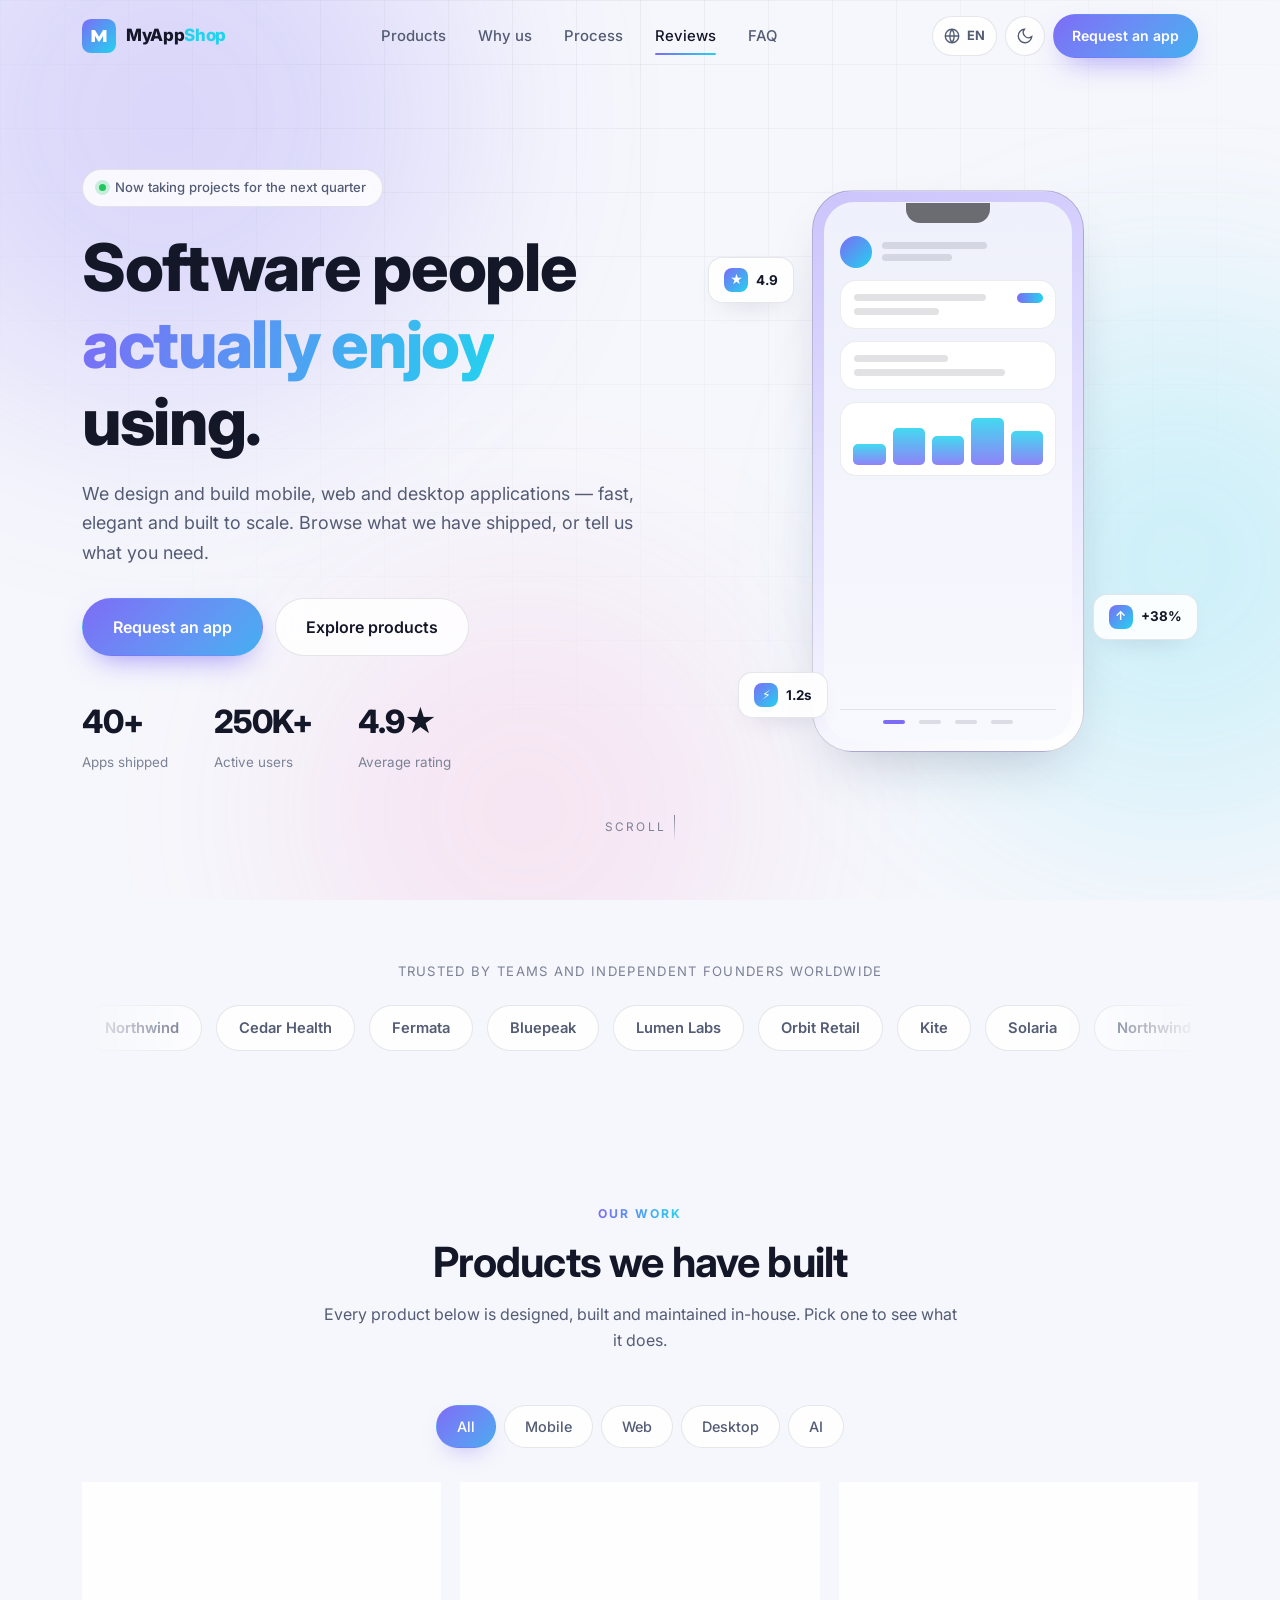
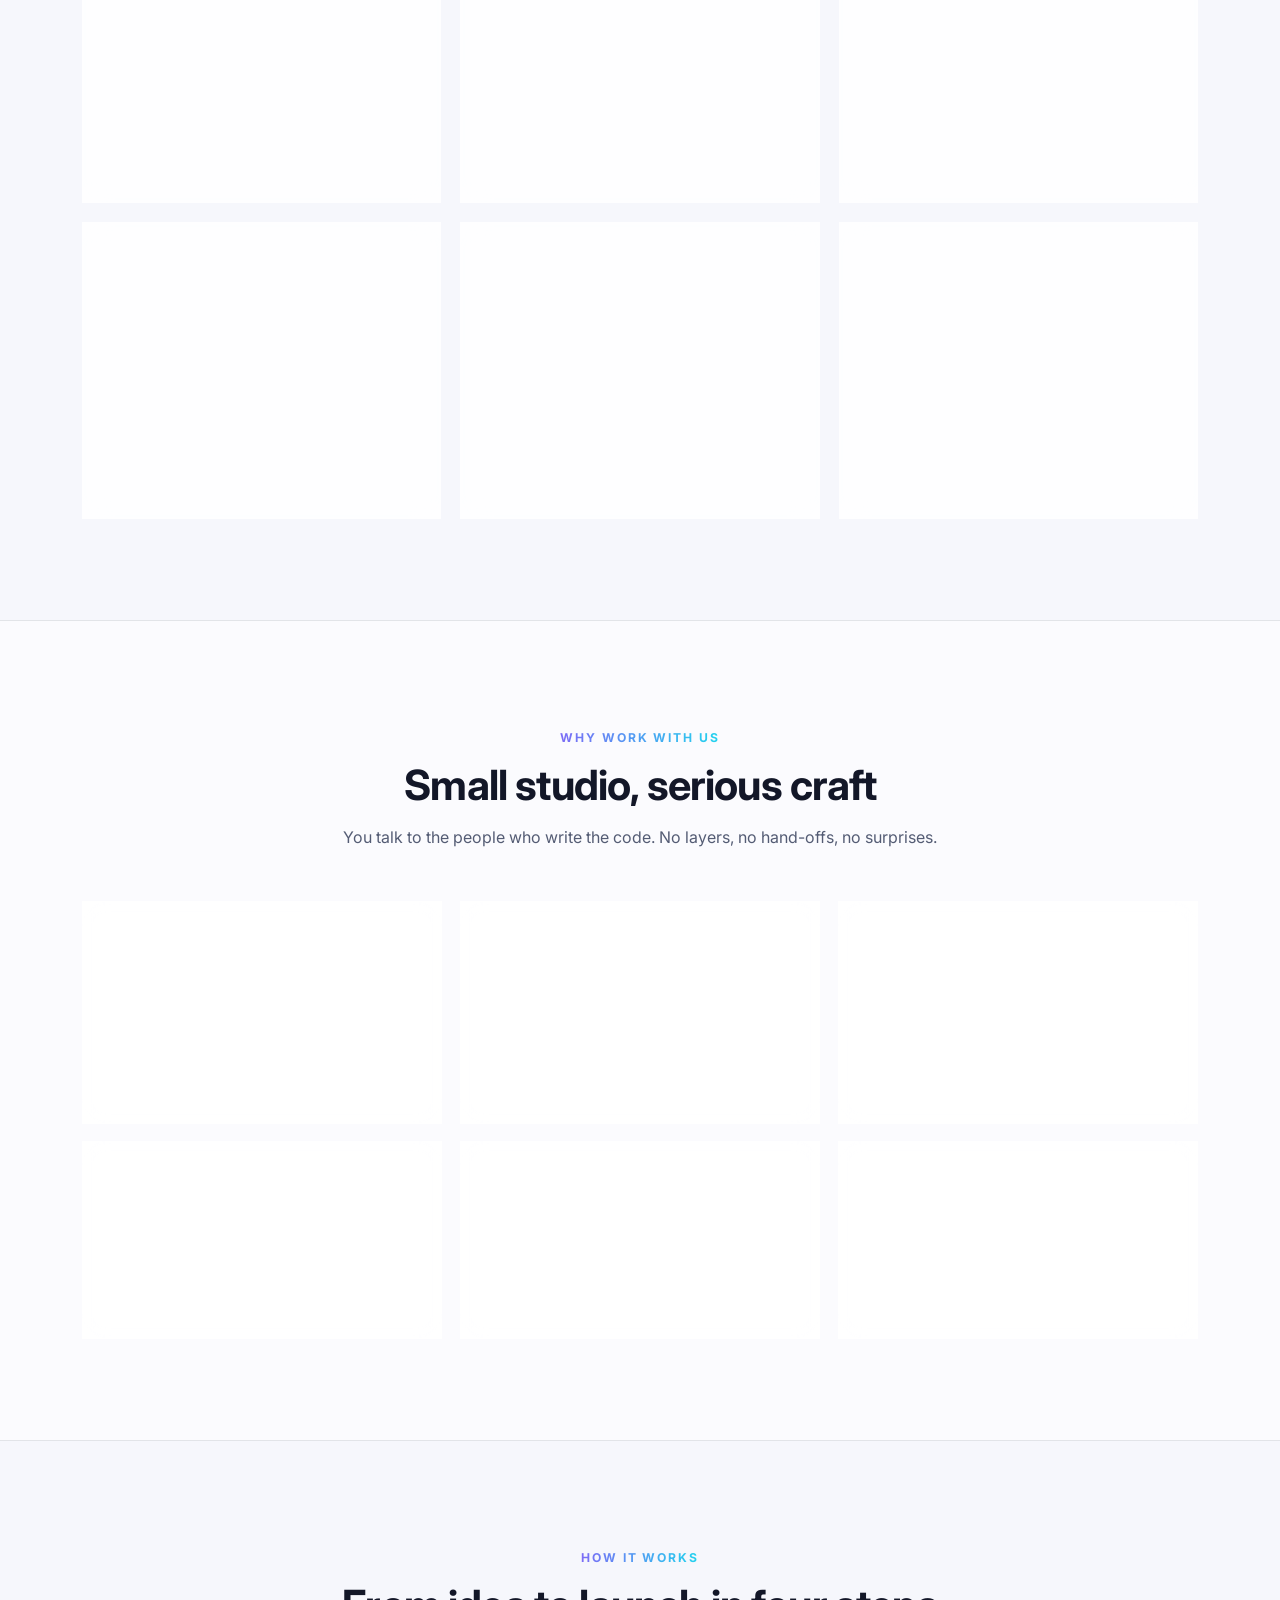
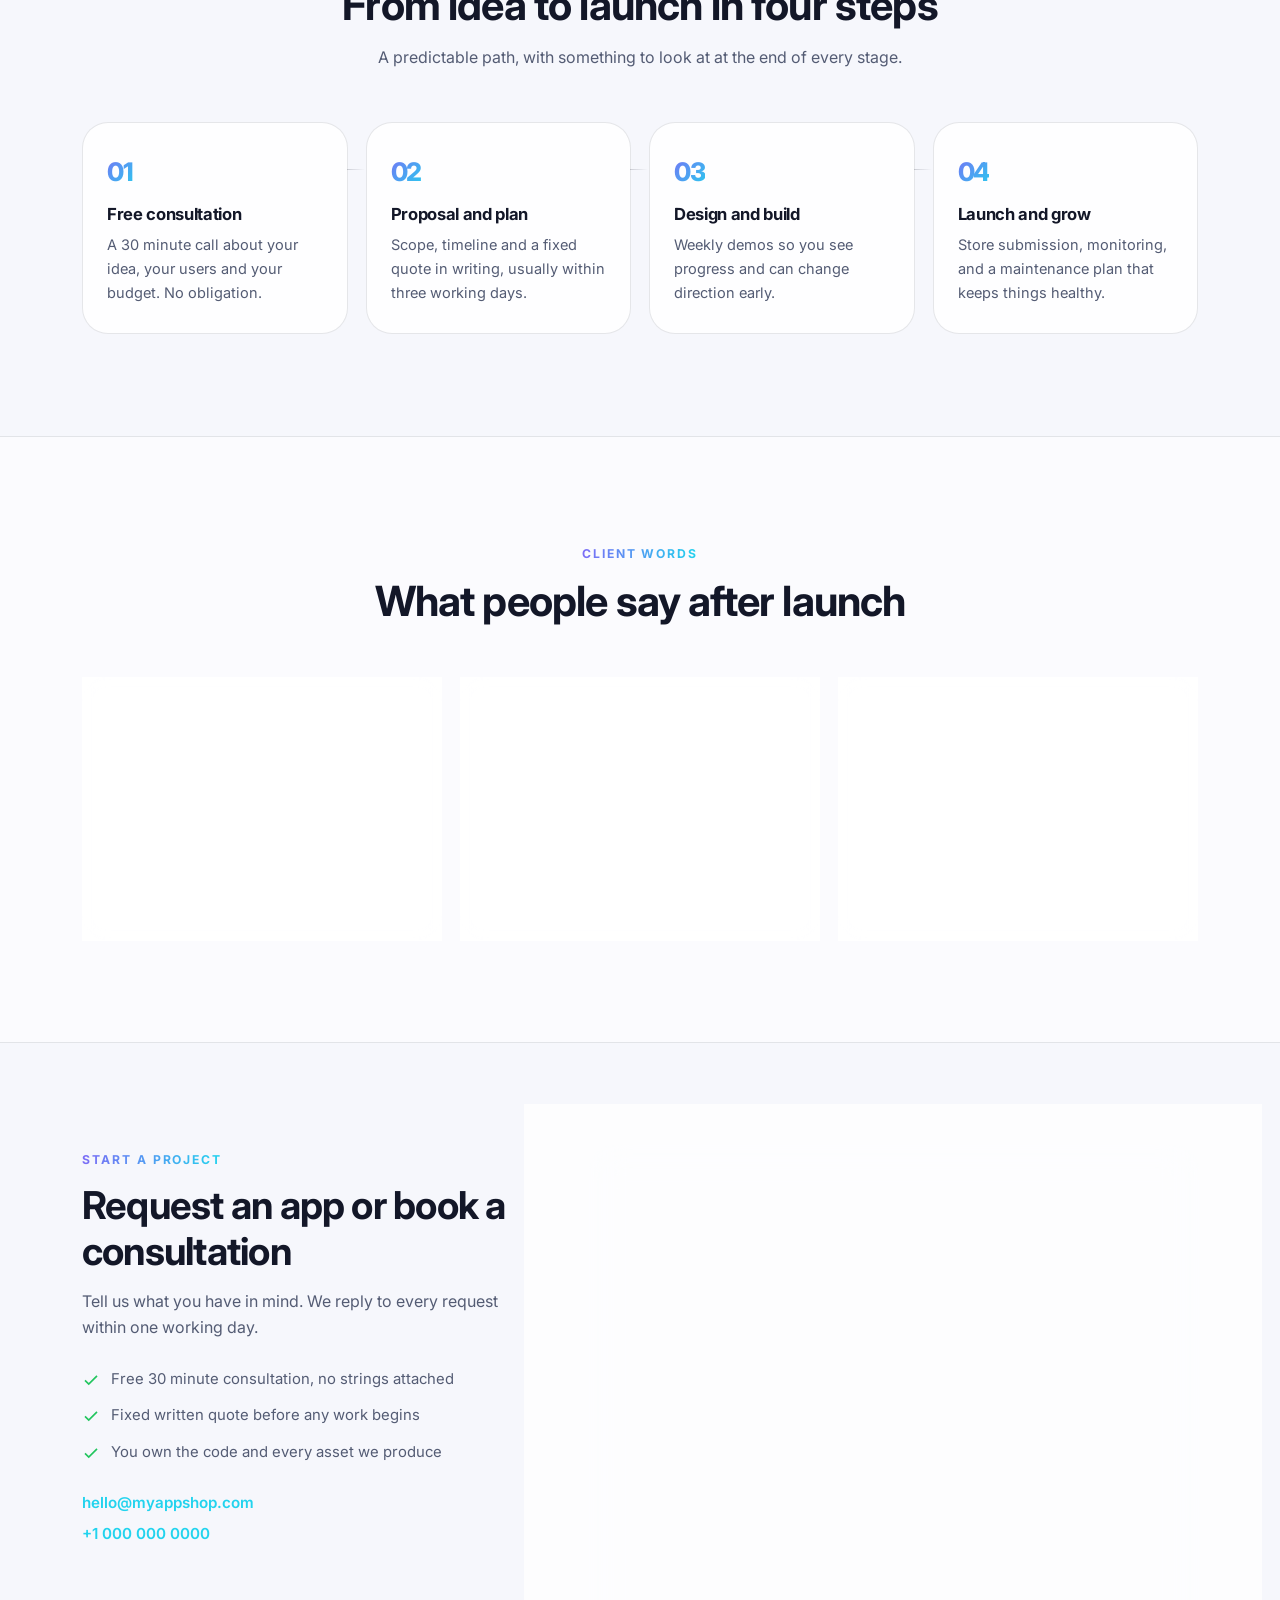
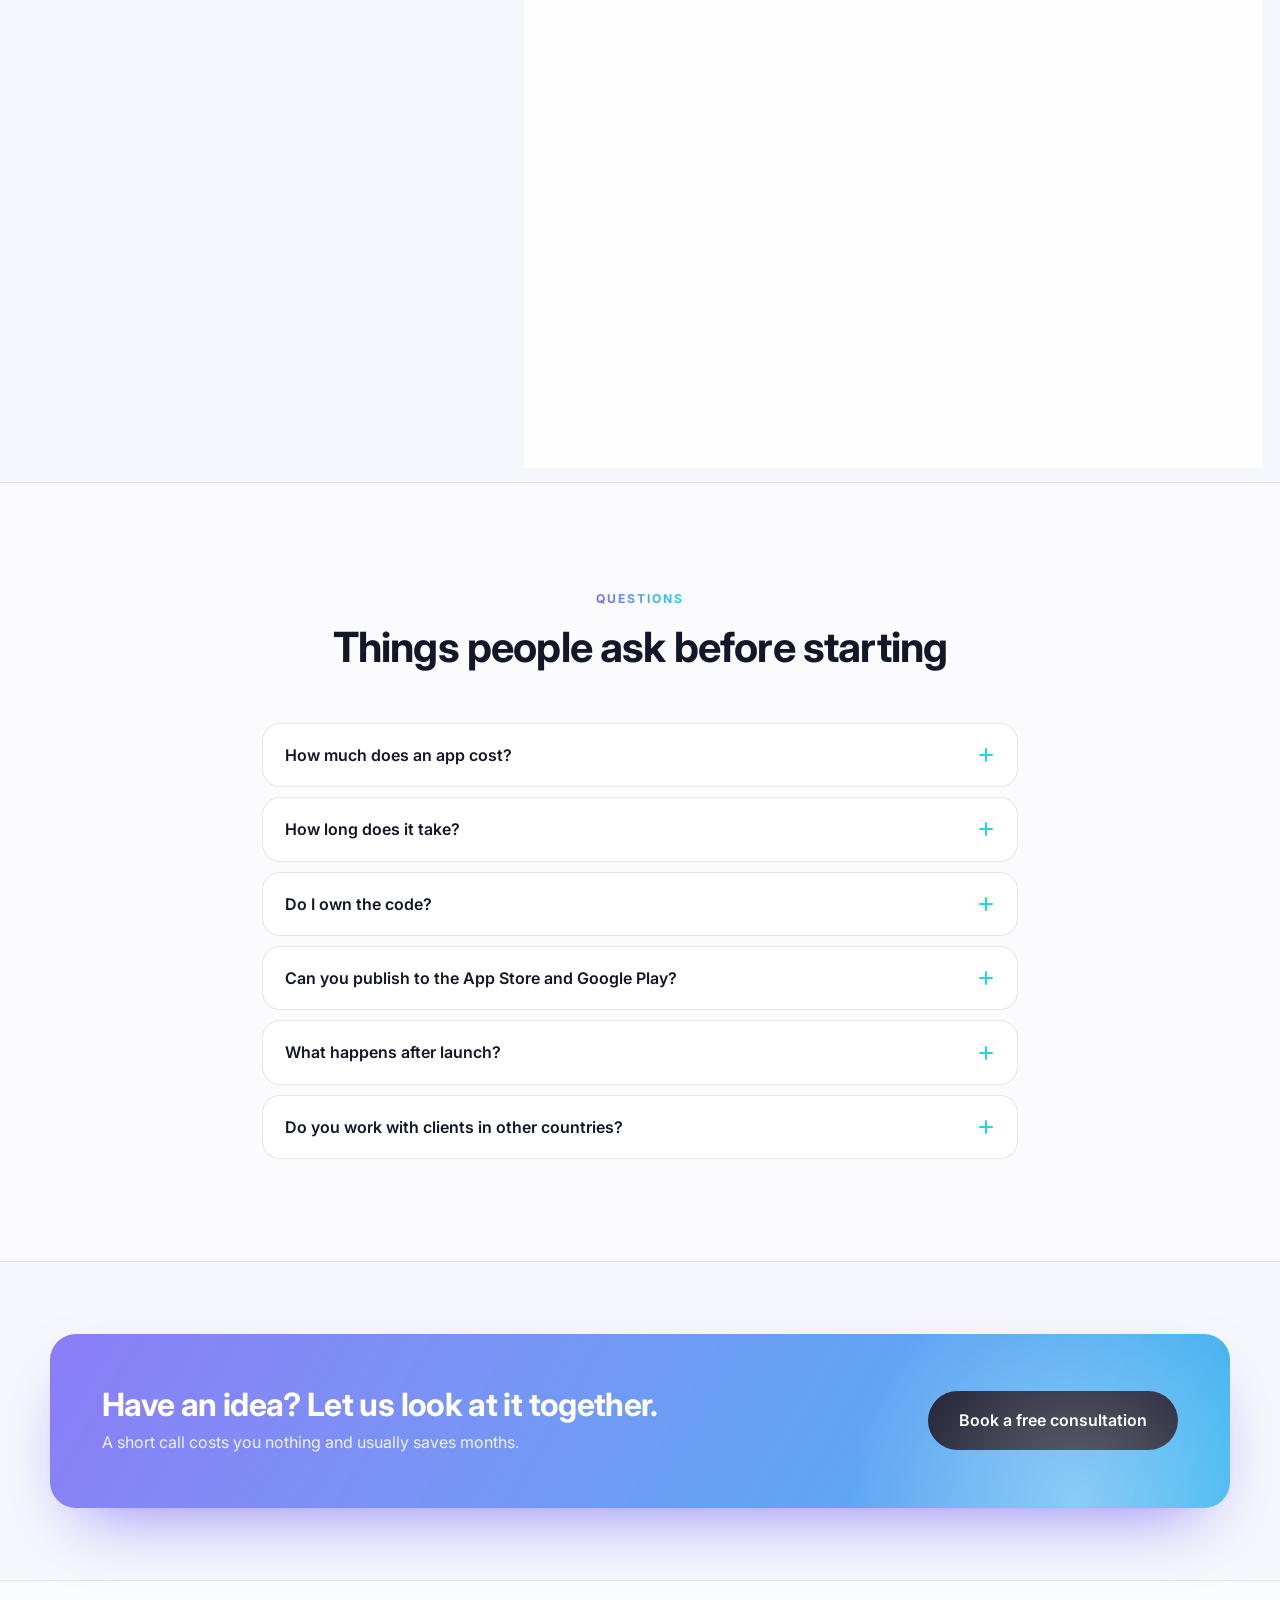
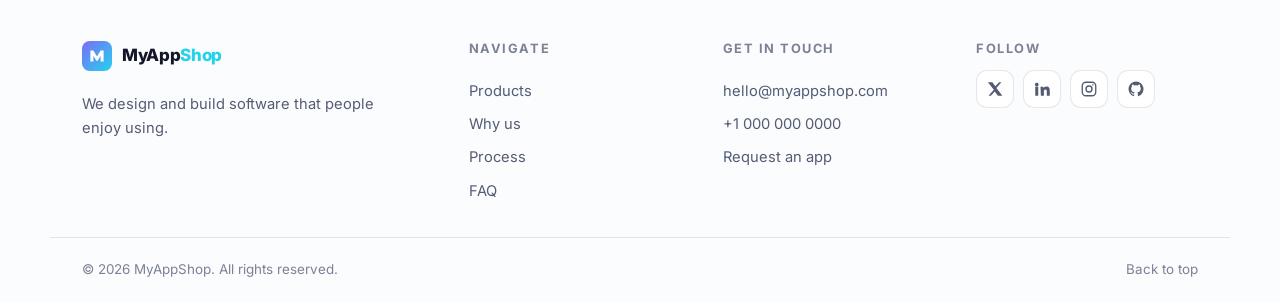
==== index.html @ 3c6199c1 "Add multilingual software showcase web app A dependency-free static site for presenting apps and sof" ====
<!doctype html>
<html lang="en" dir="ltr">
<head>
<meta charset="utf-8">
<meta name="viewport" content="width=device-width, initial-scale=1, viewport-fit=cover">
<title data-i18n="meta.title">MyAppShop — Software &amp; apps that people love to use</title>
<meta name="description" data-i18n-attr="content" data-i18n="meta.desc" content="A studio building mobile, web and desktop products.">
<meta name="theme-color" content="#0b0d17">
<meta property="og:type" content="website">
<meta property="og:title" data-i18n-attr="content" data-i18n="meta.title" content="MyAppShop">
<meta property="og:description" data-i18n-attr="content" data-i18n="meta.desc" content="">
<link rel="icon" href="data:image/svg+xml,<svg xmlns='http://www.w3.org/2000/svg' viewBox='0 0 100 100'><rect width='100' height='100' rx='24' fill='%236c5ce7'/><path d='M28 68V32h10l12 20 12-20h10v36H62V49L52 66h-4L38 49v19z' fill='white'/></svg>">
<link rel="preconnect" href="https://fonts.googleapis.com">
<link rel="preconnect" href="https://fonts.gstatic.com" crossorigin>
<link href="https://fonts.googleapis.com/css2?family=Inter:wght@400;500;600;700;800&family=Vazirmatn:wght@400;500;600;700;800&family=Cairo:wght@400;500;600;700;800&display=swap" rel="stylesheet">
<link rel="stylesheet" href="assets/css/styles.css">
</head>
<body>
<a class="skip-link" href="#main">Skip to content</a>

<div class="bg-aurora" aria-hidden="true">
  <span class="orb orb-1"></span><span class="orb orb-2"></span><span class="orb orb-3"></span>
  <div class="grid-lines"></div>
</div>

<!-- ============================ HEADER ============================ -->
<header class="site-header" id="header">
  <div class="container header-inner">
    <a class="brand" href="#top" aria-label="MyAppShop">
      <span class="brand-mark" aria-hidden="true">
        <svg viewBox="0 0 100 100" width="34" height="34"><rect width="100" height="100" rx="26" fill="url(#bg)"/><path d="M28 68V32h10l12 20 12-20h10v36H62V49L52 66h-4L38 49v19z" fill="#fff"/><defs><linearGradient id="bg" x1="0" y1="0" x2="1" y2="1"><stop offset="0" stop-color="#7c6cf6"/><stop offset="1" stop-color="#22d3ee"/></linearGradient></defs></svg>
      </span>
      <span class="brand-name">MyApp<span>Shop</span></span>
    </a>

    <nav class="site-nav" id="site-nav" aria-label="Main">
      <a href="#products" data-i18n="nav.products">Products</a>
      <a href="#features" data-i18n="nav.features">Why us</a>
      <a href="#process" data-i18n="nav.process">Process</a>
      <a href="#reviews" data-i18n="nav.reviews">Reviews</a>
      <a href="#faq" data-i18n="nav.faq">FAQ</a>
    </nav>

    <div class="header-actions">
      <div class="lang-switch" id="lang-switch">
        <button class="icon-btn lang-btn" id="lang-btn" aria-haspopup="listbox" aria-expanded="false" data-i18n-attr="aria-label" data-i18n="nav.language" aria-label="Language">
          <svg viewBox="0 0 24 24" width="18" height="18" fill="none" stroke="currentColor" stroke-width="1.8"><circle cx="12" cy="12" r="9"/><path d="M3 12h18M12 3a15 15 0 0 1 0 18M12 3a15 15 0 0 0 0 18"/></svg>
          <span class="lang-code" id="lang-code">EN</span>
        </button>
        <ul class="lang-menu" id="lang-menu" role="listbox" hidden></ul>
      </div>

      <button class="icon-btn" id="theme-btn" data-i18n-attr="aria-label" data-i18n="nav.theme" aria-label="Toggle theme">
        <svg class="ico-sun" viewBox="0 0 24 24" width="18" height="18" fill="none" stroke="currentColor" stroke-width="1.8"><circle cx="12" cy="12" r="4"/><path d="M12 2v2M12 20v2M2 12h2M20 12h2M4.9 4.9l1.4 1.4M17.7 17.7l1.4 1.4M19.1 4.9l-1.4 1.4M6.3 17.7l-1.4 1.4"/></svg>
        <svg class="ico-moon" viewBox="0 0 24 24" width="18" height="18" fill="none" stroke="currentColor" stroke-width="1.8"><path d="M21 12.8A9 9 0 1 1 11.2 3a7 7 0 0 0 9.8 9.8z"/></svg>
      </button>

      <a class="btn btn-primary btn-sm header-cta" href="#contact" data-i18n="nav.cta">Request an app</a>

      <button class="icon-btn menu-btn" id="menu-btn" aria-expanded="false" aria-controls="site-nav" data-i18n-attr="aria-label" data-i18n="nav.menu" aria-label="Menu">
        <span class="bars"><i></i><i></i><i></i></span>
      </button>
    </div>
  </div>
</header>

<main id="main">
<span id="top"></span>

<!-- ============================ HERO ============================ -->
<section class="hero">
  <div class="container hero-inner">
    <div class="hero-copy reveal">
      <span class="badge"><span class="dot"></span><span data-i18n="hero.badge">Now taking projects</span></span>
      <h1 class="hero-title">
        <span data-i18n="hero.title">Software people</span>
        <span class="grad" data-i18n="hero.titleAccent">actually enjoy</span>
        <span data-i18n="hero.titleEnd">using.</span>
      </h1>
      <p class="hero-sub" data-i18n="hero.subtitle">We design and build mobile, web and desktop applications.</p>
      <div class="hero-cta">
        <a class="btn btn-primary btn-lg" href="#contact" data-i18n="hero.ctaPrimary">Request an app</a>
        <a class="btn btn-ghost btn-lg" href="#products" data-i18n="hero.ctaSecondary">Explore products</a>
      </div>
      <dl class="hero-stats">
        <div><dt data-count="40" data-suffix="+">0</dt><dd data-i18n="hero.stat1">Apps shipped</dd></div>
        <div><dt data-count="250" data-suffix="K+">0</dt><dd data-i18n="hero.stat2">Active users</dd></div>
        <div><dt data-count="4.9" data-decimals="1" data-suffix="★">0</dt><dd data-i18n="hero.stat3">Average rating</dd></div>
      </dl>
    </div>

    <div class="hero-art reveal" aria-hidden="true">
      <div class="phone">
        <div class="phone-notch"></div>
        <div class="phone-screen">
          <div class="ps-row"><span class="ps-avatar"></span><span class="ps-lines"><i class="w60"></i><i class="w40"></i></span></div>
          <div class="ps-card ps-card-1"><i class="w70"></i><i class="w45"></i><span class="ps-chip"></span></div>
          <div class="ps-card ps-card-2"><i class="w50"></i><i class="w80"></i></div>
          <div class="ps-bars"><span style="--h:40%"></span><span style="--h:70%"></span><span style="--h:55%"></span><span style="--h:90%"></span><span style="--h:65%"></span></div>
          <div class="ps-tabs"><i></i><i></i><i></i><i></i></div>
        </div>
      </div>
      <div class="float-card fc-1"><span class="fc-ico">★</span><b>4.9</b></div>
      <div class="float-card fc-2"><span class="fc-ico">↑</span><b>+38%</b></div>
      <div class="float-card fc-3"><span class="fc-ico">⚡</span><b>1.2s</b></div>
    </div>
  </div>
  <div class="scroll-hint" aria-hidden="true"><span data-i18n="hero.scroll">Scroll</span><i></i></div>
</section>

<!-- ============================ TRUST ============================ -->
<section class="trust">
  <div class="container">
    <p class="trust-title" data-i18n="trust.title">Trusted by teams worldwide</p>
    <div class="marquee" aria-hidden="true">
      <div class="marquee-track" id="marquee-track"></div>
    </div>
  </div>
</section>

<!-- ============================ PRODUCTS ============================ -->
<section class="section" id="products">
  <div class="container">
    <header class="section-head reveal">
      <span class="eyebrow" data-i18n="products.eyebrow">Our work</span>
      <h2 data-i18n="products.title">Products we have built</h2>
      <p data-i18n="products.subtitle">Every product below is designed and built in-house.</p>
    </header>

    <div class="filters reveal" id="filters" role="tablist">
      <button class="chip is-active" data-filter="all" role="tab" aria-selected="true" data-i18n="products.all">All</button>
      <button class="chip" data-filter="mobile" role="tab" aria-selected="false" data-i18n="products.mobile">Mobile</button>
      <button class="chip" data-filter="web" role="tab" aria-selected="false" data-i18n="products.web">Web</button>
      <button class="chip" data-filter="desktop" role="tab" aria-selected="false" data-i18n="products.desktop">Desktop</button>
      <button class="chip" data-filter="ai" role="tab" aria-selected="false" data-i18n="products.ai">AI</button>
    </div>

    <div class="product-grid" id="product-grid"></div>
    <p class="empty-note" id="empty-note" hidden data-i18n="products.empty">Nothing in this category yet.</p>
  </div>
</section>

<!-- ============================ FEATURES ============================ -->
<section class="section section-alt" id="features">
  <div class="container">
    <header class="section-head reveal">
      <span class="eyebrow" data-i18n="features.eyebrow">Why work with us</span>
      <h2 data-i18n="features.title">Small studio, serious craft</h2>
      <p data-i18n="features.subtitle">You talk to the people who write the code.</p>
    </header>
    <div class="feature-grid">
      <article class="feature reveal">
        <span class="feature-ico"><svg viewBox="0 0 24 24" width="22" height="22" fill="none" stroke="currentColor" stroke-width="1.7"><path d="M12 3l2.6 5.6L21 9.5l-4.5 4.3 1.1 6.2L12 17l-5.6 3 1.1-6.2L3 9.5l6.4-.9z"/></svg></span>
        <h3 data-i18n="features.1.title">Design that sells</h3><p data-i18n="features.1.desc"></p>
      </article>
      <article class="feature reveal">
        <span class="feature-ico"><svg viewBox="0 0 24 24" width="22" height="22" fill="none" stroke="currentColor" stroke-width="1.7"><path d="M12 3l8 4v6c0 5-3.4 7.5-8 8-4.6-.5-8-3-8-8V7z"/><path d="M9 12l2 2 4-4"/></svg></span>
        <h3 data-i18n="features.2.title">Built to last</h3><p data-i18n="features.2.desc"></p>
      </article>
      <article class="feature reveal">
        <span class="feature-ico"><svg viewBox="0 0 24 24" width="22" height="22" fill="none" stroke="currentColor" stroke-width="1.7"><path d="M13 2L4 14h7l-1 8 9-12h-7z"/></svg></span>
        <h3 data-i18n="features.3.title">Ship in weeks</h3><p data-i18n="features.3.desc"></p>
      </article>
      <article class="feature reveal">
        <span class="feature-ico"><svg viewBox="0 0 24 24" width="22" height="22" fill="none" stroke="currentColor" stroke-width="1.7"><rect x="2" y="4" width="14" height="10" rx="2"/><rect x="16" y="9" width="6" height="11" rx="2"/><path d="M6 18h6"/></svg></span>
        <h3 data-i18n="features.4.title">Every platform</h3><p data-i18n="features.4.desc"></p>
      </article>
      <article class="feature reveal">
        <span class="feature-ico"><svg viewBox="0 0 24 24" width="22" height="22" fill="none" stroke="currentColor" stroke-width="1.7"><circle cx="12" cy="12" r="9"/><path d="M3 12h18M12 3a15 15 0 0 1 0 18M12 3a15 15 0 0 0 0 18"/></svg></span>
        <h3 data-i18n="features.5.title">Speaks your language</h3><p data-i18n="features.5.desc"></p>
      </article>
      <article class="feature reveal">
        <span class="feature-ico"><svg viewBox="0 0 24 24" width="22" height="22" fill="none" stroke="currentColor" stroke-width="1.7"><path d="M21 15a3 3 0 0 1-3 3H8l-5 3V6a3 3 0 0 1 3-3h12a3 3 0 0 1 3 3z"/></svg></span>
        <h3 data-i18n="features.6.title">Support that answers</h3><p data-i18n="features.6.desc"></p>
      </article>
    </div>
  </div>
</section>

<!-- ============================ PROCESS ============================ -->
<section class="section" id="process">
  <div class="container">
    <header class="section-head reveal">
      <span class="eyebrow" data-i18n="process.eyebrow">How it works</span>
      <h2 data-i18n="process.title">From idea to launch in four steps</h2>
      <p data-i18n="process.subtitle">A predictable path.</p>
    </header>
    <ol class="steps">
      <li class="step reveal"><span class="step-num">01</span><h3 data-i18n="process.1.title"></h3><p data-i18n="process.1.desc"></p></li>
      <li class="step reveal"><span class="step-num">02</span><h3 data-i18n="process.2.title"></h3><p data-i18n="process.2.desc"></p></li>
      <li class="step reveal"><span class="step-num">03</span><h3 data-i18n="process.3.title"></h3><p data-i18n="process.3.desc"></p></li>
      <li class="step reveal"><span class="step-num">04</span><h3 data-i18n="process.4.title"></h3><p data-i18n="process.4.desc"></p></li>
    </ol>
  </div>
</section>

<!-- ============================ REVIEWS ============================ -->
<section class="section section-alt" id="reviews">
  <div class="container">
    <header class="section-head reveal">
      <span class="eyebrow" data-i18n="reviews.eyebrow">Client words</span>
      <h2 data-i18n="reviews.title">What people say after launch</h2>
    </header>
    <div class="review-grid">
      <figure class="review reveal">
        <div class="stars" aria-hidden="true">★★★★★</div>
        <blockquote data-i18n="reviews.1.quote"></blockquote>
        <figcaption><span class="av av-a" aria-hidden="true">SB</span><span><b data-i18n="reviews.1.name"></b><i data-i18n="reviews.1.role"></i></span></figcaption>
      </figure>
      <figure class="review reveal">
        <div class="stars" aria-hidden="true">★★★★★</div>
        <blockquote data-i18n="reviews.2.quote"></blockquote>
        <figcaption><span class="av av-b" aria-hidden="true">OH</span><span><b data-i18n="reviews.2.name"></b><i data-i18n="reviews.2.role"></i></span></figcaption>
      </figure>
      <figure class="review reveal">
        <div class="stars" aria-hidden="true">★★★★★</div>
        <blockquote data-i18n="reviews.3.quote"></blockquote>
        <figcaption><span class="av av-c" aria-hidden="true">GR</span><span><b data-i18n="reviews.3.name"></b><i data-i18n="reviews.3.role"></i></span></figcaption>
      </figure>
    </div>
  </div>
</section>

<!-- ============================ CONTACT / REQUEST ============================ -->
<section class="section" id="contact">
  <div class="container contact-grid">
    <div class="contact-copy reveal">
      <span class="eyebrow" data-i18n="contact.eyebrow">Start a project</span>
      <h2 data-i18n="contact.title">Request an app or book a consultation</h2>
      <p class="lead" data-i18n="contact.subtitle">Tell us what you have in mind.</p>
      <ul class="check-list">
        <li><svg viewBox="0 0 24 24" width="18" height="18" fill="none" stroke="currentColor" stroke-width="2.2"><path d="M4 12.5l5 5L20 6.5"/></svg><span data-i18n="contact.point1"></span></li>
        <li><svg viewBox="0 0 24 24" width="18" height="18" fill="none" stroke="currentColor" stroke-width="2.2"><path d="M4 12.5l5 5L20 6.5"/></svg><span data-i18n="contact.point2"></span></li>
        <li><svg viewBox="0 0 24 24" width="18" height="18" fill="none" stroke="currentColor" stroke-width="2.2"><path d="M4 12.5l5 5L20 6.5"/></svg><span data-i18n="contact.point3"></span></li>
      </ul>
      <div class="contact-direct">
        <a href="mailto:hello@myappshop.com">hello@myappshop.com</a>
        <a href="tel:+10000000000"><bdi dir="ltr">+1 000 000 0000</bdi></a>
      </div>
    </div>

    <div class="form-card reveal">
      <form id="request-form" novalidate>
        <fieldset class="field">
          <legend data-i18n="form.type">What do you need?</legend>
          <div class="segmented">
            <label><input type="radio" name="type" value="app" checked><span data-i18n="form.type.app">Build an app</span></label>
            <label><input type="radio" name="type" value="consultation"><span data-i18n="form.type.consult">A consultation</span></label>
            <label><input type="radio" name="type" value="other"><span data-i18n="form.type.other">Something else</span></label>
          </div>
        </fieldset>

        <div class="field-row">
          <div class="field">
            <label for="f-name" data-i18n="form.name">Full name</label>
            <input id="f-name" name="name" type="text" autocomplete="name" data-i18n-attr="placeholder" data-i18n="form.name.ph" required>
            <small class="err" data-err="name"></small>
          </div>
          <div class="field">
            <label for="f-email" data-i18n="form.email">Email</label>
            <input id="f-email" name="email" type="email" autocomplete="email" data-i18n-attr="placeholder" data-i18n="form.email.ph" required>
            <small class="err" data-err="email"></small>
          </div>
        </div>

        <div class="field-row">
          <div class="field">
            <label for="f-phone" data-i18n="form.phone">Phone or messenger</label>
            <input id="f-phone" name="phone" type="text" autocomplete="tel" data-i18n-attr="placeholder" data-i18n="form.phone.ph">
          </div>
          <div class="field">
            <label for="f-company" data-i18n="form.company">Company</label>
            <input id="f-company" name="company" type="text" autocomplete="organization" data-i18n-attr="placeholder" data-i18n="form.company.ph">
          </div>
        </div>

        <fieldset class="field">
          <legend data-i18n="form.platform">Platforms</legend>
          <div class="chips-input">
            <label><input type="checkbox" name="platform" value="iOS"><span data-i18n="form.platform.ios">iOS</span></label>
            <label><input type="checkbox" name="platform" value="Android"><span data-i18n="form.platform.android">Android</span></label>
            <label><input type="checkbox" name="platform" value="Web"><span data-i18n="form.platform.web">Web</span></label>
            <label><input type="checkbox" name="platform" value="Desktop"><span data-i18n="form.platform.desktop">Desktop</span></label>
          </div>
        </fieldset>

        <div class="field-row">
          <div class="field">
            <label for="f-budget" data-i18n="form.budget">Budget range</label>
            <select id="f-budget" name="budget">
              <option value="" data-i18n="form.budget.choose"></option>
              <option value="under-5k" data-i18n="form.budget.1"></option>
              <option value="5k-15k" data-i18n="form.budget.2"></option>
              <option value="15k-50k" data-i18n="form.budget.3"></option>
              <option value="50k-plus" data-i18n="form.budget.4"></option>
              <option value="unsure" data-i18n="form.budget.5"></option>
            </select>
          </div>
          <div class="field">
            <label for="f-timeline" data-i18n="form.timeline">Timeline</label>
            <select id="f-timeline" name="timeline">
              <option value="" data-i18n="form.timeline.choose"></option>
              <option value="asap" data-i18n="form.timeline.1"></option>
              <option value="1-3m" data-i18n="form.timeline.2"></option>
              <option value="3-6m" data-i18n="form.timeline.3"></option>
              <option value="exploring" data-i18n="form.timeline.4"></option>
            </select>
          </div>
        </div>

        <div class="field">
          <label for="f-message" data-i18n="form.message">Tell us about your project</label>
          <textarea id="f-message" name="message" rows="4" data-i18n-attr="placeholder" data-i18n="form.message.ph" required></textarea>
          <small class="err" data-err="message"></small>
        </div>

        <!-- honeypot -->
        <div class="hp" aria-hidden="true"><label>Leave this empty<input type="text" name="website" tabindex="-1" autocomplete="off"></label></div>

        <button class="btn btn-primary btn-lg btn-block" type="submit" id="submit-btn"><span data-i18n="form.submit">Send request</span></button>
        <p class="form-note" data-i18n="form.privacy"></p>
        <p class="form-fail" id="form-fail" hidden data-i18n="form.fail"></p>
      </form>

      <div class="form-success" id="form-success" hidden>
        <span class="success-ico"><svg viewBox="0 0 24 24" width="30" height="30" fill="none" stroke="currentColor" stroke-width="2.2"><path d="M4 12.5l5 5L20 6.5"/></svg></span>
        <h3 data-i18n="form.success.title"></h3>
        <p data-i18n="form.success.body"></p>
        <button class="btn btn-ghost" id="reset-form" data-i18n="form.success.again"></button>
      </div>
    </div>
  </div>
</section>

<!-- ============================ FAQ ============================ -->
<section class="section section-alt" id="faq">
  <div class="container narrow">
    <header class="section-head reveal">
      <span class="eyebrow" data-i18n="faq.eyebrow">Questions</span>
      <h2 data-i18n="faq.title">Things people ask before starting</h2>
    </header>
    <div class="faq-list" id="faq-list">
      <details class="faq-item reveal"><summary><span data-i18n="faq.1.q"></span><i aria-hidden="true"></i></summary><div class="faq-body"><p data-i18n="faq.1.a"></p></div></details>
      <details class="faq-item reveal"><summary><span data-i18n="faq.2.q"></span><i aria-hidden="true"></i></summary><div class="faq-body"><p data-i18n="faq.2.a"></p></div></details>
      <details class="faq-item reveal"><summary><span data-i18n="faq.3.q"></span><i aria-hidden="true"></i></summary><div class="faq-body"><p data-i18n="faq.3.a"></p></div></details>
      <details class="faq-item reveal"><summary><span data-i18n="faq.4.q"></span><i aria-hidden="true"></i></summary><div class="faq-body"><p data-i18n="faq.4.a"></p></div></details>
      <details class="faq-item reveal"><summary><span data-i18n="faq.5.q"></span><i aria-hidden="true"></i></summary><div class="faq-body"><p data-i18n="faq.5.a"></p></div></details>
      <details class="faq-item reveal"><summary><span data-i18n="faq.6.q"></span><i aria-hidden="true"></i></summary><div class="faq-body"><p data-i18n="faq.6.a"></p></div></details>
    </div>
  </div>
</section>

<!-- ============================ CTA BAND ============================ -->
<section class="cta-band">
  <div class="container cta-inner reveal">
    <div>
      <h2 data-i18n="cta.title">Have an idea?</h2>
      <p data-i18n="cta.subtitle">A short call costs you nothing.</p>
    </div>
    <a class="btn btn-invert btn-lg" href="#contact" data-i18n="cta.button">Book a free consultation</a>
  </div>
</section>
</main>

<!-- ============================ FOOTER ============================ -->
<footer class="site-footer">
  <div class="container footer-grid">
    <div>
      <a class="brand" href="#top">
        <span class="brand-mark" aria-hidden="true"><svg viewBox="0 0 100 100" width="30" height="30"><rect width="100" height="100" rx="26" fill="url(#bg2)"/><path d="M28 68V32h10l12 20 12-20h10v36H62V49L52 66h-4L38 49v19z" fill="#fff"/><defs><linearGradient id="bg2" x1="0" y1="0" x2="1" y2="1"><stop offset="0" stop-color="#7c6cf6"/><stop offset="1" stop-color="#22d3ee"/></linearGradient></defs></svg></span>
        <span class="brand-name">MyApp<span>Shop</span></span>
      </a>
      <p class="footer-tagline" data-i18n="footer.tagline"></p>
    </div>
    <nav aria-labelledby="fnav">
      <h4 id="fnav" data-i18n="footer.nav">Navigate</h4>
      <a href="#products" data-i18n="nav.products"></a>
      <a href="#features" data-i18n="nav.features"></a>
      <a href="#process" data-i18n="nav.process"></a>
      <a href="#faq" data-i18n="nav.faq"></a>
    </nav>
    <div>
      <h4 data-i18n="footer.contactTitle">Get in touch</h4>
      <a href="mailto:hello@myappshop.com">hello@myappshop.com</a>
      <a href="tel:+10000000000"><bdi dir="ltr">+1 000 000 0000</bdi></a>
      <a href="#contact" data-i18n="nav.cta"></a>
    </div>
    <div>
      <h4 data-i18n="footer.follow">Follow</h4>
      <div class="socials">
        <a href="#" aria-label="X"><svg viewBox="0 0 24 24" width="18" height="18" fill="currentColor"><path d="M17.5 3h3l-6.6 7.6L21.8 21h-5.9l-4.3-5.6L6.5 21H3.4l7-8L2.5 3h6l3.9 5.2z"/></svg></a>
        <a href="#" aria-label="LinkedIn"><svg viewBox="0 0 24 24" width="18" height="18" fill="currentColor"><path d="M4.98 3.5A2.5 2.5 0 1 1 5 8.5a2.5 2.5 0 0 1 0-5zM3 9h4v12H3zM10 9h3.8v1.7h.05c.53-1 1.83-2.05 3.77-2.05 4.03 0 4.78 2.65 4.78 6.1V21h-4v-5.4c0-1.29-.02-2.95-1.8-2.95-1.8 0-2.08 1.4-2.08 2.85V21h-4z"/></svg></a>
        <a href="#" aria-label="Instagram"><svg viewBox="0 0 24 24" width="18" height="18" fill="none" stroke="currentColor" stroke-width="1.8"><rect x="3" y="3" width="18" height="18" rx="5"/><circle cx="12" cy="12" r="4"/><circle cx="17.2" cy="6.8" r="1" fill="currentColor" stroke="none"/></svg></a>
        <a href="#" aria-label="GitHub"><svg viewBox="0 0 24 24" width="18" height="18" fill="currentColor"><path d="M12 2a10 10 0 0 0-3.16 19.5c.5.09.68-.22.68-.48v-1.7c-2.78.6-3.37-1.34-3.37-1.34-.45-1.16-1.11-1.47-1.11-1.47-.91-.62.07-.6.07-.6 1 .07 1.53 1.03 1.53 1.03.89 1.53 2.34 1.09 2.91.83.09-.65.35-1.09.63-1.34-2.22-.25-4.56-1.11-4.56-4.94 0-1.09.39-1.98 1.03-2.68-.1-.25-.45-1.27.1-2.64 0 0 .84-.27 2.75 1.02a9.5 9.5 0 0 1 5 0c1.91-1.29 2.75-1.02 2.75-1.02.55 1.37.2 2.39.1 2.64.64.7 1.03 1.59 1.03 2.68 0 3.84-2.34 4.69-4.57 4.94.36.31.68.92.68 1.85v2.74c0 .27.18.58.69.48A10 10 0 0 0 12 2z"/></svg></a>
      </div>
    </div>
  </div>
  <div class="container footer-bottom">
    <p>© <span id="year">2026</span> MyAppShop. <span data-i18n="footer.rights"></span></p>
    <a href="#top" class="to-top" data-i18n="footer.backTop">Back to top</a>
  </div>
</footer>

<script src="assets/js/i18n-data.js"></script>
<script src="assets/js/products.js"></script>
<script src="assets/js/app.js"></script>
</body>
</html>
---- assets/css/styles.css ----
/* =============================================================
   MyAppShop — stylesheet
   Layout uses logical properties throughout, so right-to-left
   languages mirror correctly with no extra rules.
   ============================================================= */

/* ---------- tokens ------------------------------------------ */
:root {
  --font-sans: 'Inter', system-ui, -apple-system, 'Segoe UI', Roboto, sans-serif;
  --font-rtl: 'Vazirmatn', 'Cairo', 'Inter', system-ui, sans-serif;

  --brand: #7c6cf6;
  --brand-2: #22d3ee;
  --brand-3: #f472b6;

  --bg: #0b0d17;
  --bg-2: #10131f;
  --surface: rgba(255, 255, 255, .045);
  --surface-2: rgba(255, 255, 255, .075);
  --border: rgba(255, 255, 255, .10);
  --border-strong: rgba(255, 255, 255, .18);
  --text: #eef1f8;
  --text-dim: #a6adc3;
  --text-faint: #737b93;
  --shadow: 0 24px 60px -20px rgba(0, 0, 0, .65);
  --shadow-sm: 0 8px 24px -12px rgba(0, 0, 0, .55);

  --radius: 18px;
  --radius-lg: 26px;
  --radius-sm: 12px;
  --maxw: 1180px;
  --pad: clamp(18px, 4vw, 32px);
  --header-h: 72px;
  --ease: cubic-bezier(.22, 1, .36, 1);
}

[data-theme="light"] {
  --bg: #f6f7fc;
  --bg-2: #ffffff;
  --surface: rgba(255, 255, 255, .82);
  --surface-2: #ffffff;
  --border: rgba(16, 20, 40, .10);
  --border-strong: rgba(16, 20, 40, .18);
  --text: #131728;
  --text-dim: #545c74;
  --text-faint: #7b8296;
  --shadow: 0 24px 60px -26px rgba(20, 24, 60, .28);
  --shadow-sm: 0 10px 28px -16px rgba(20, 24, 60, .25);
}

/* ---------- base -------------------------------------------- */
*, *::before, *::after { box-sizing: border-box; }

html { scroll-behavior: smooth; scroll-padding-top: calc(var(--header-h) + 16px); -webkit-text-size-adjust: 100%; }

body {
  margin: 0;
  font-family: var(--font-sans);
  background: var(--bg);
  color: var(--text);
  line-height: 1.65;
  font-size: 16px;
  overflow-x: hidden;
  -webkit-font-smoothing: antialiased;
}

[dir="rtl"] body { font-family: var(--font-rtl); line-height: 1.9; }

[hidden] { display: none !important; }

img, svg { max-width: 100%; }
svg { display: block; }
a { color: inherit; text-decoration: none; }
h1, h2, h3, h4 { margin: 0; line-height: 1.18; letter-spacing: -.02em; font-weight: 700; }
[dir="rtl"] h1, [dir="rtl"] h2, [dir="rtl"] h3 { letter-spacing: 0; line-height: 1.4; }
p { margin: 0; }
ul, ol { margin: 0; padding: 0; list-style: none; }
button { font: inherit; color: inherit; }

::selection { background: color-mix(in srgb, var(--brand) 45%, transparent); }

:focus-visible {
  outline: 2px solid var(--brand-2);
  outline-offset: 3px;
  border-radius: 6px;
}

.skip-link {
  position: absolute; inset-inline-start: -9999px; top: 8px; z-index: 200;
  background: var(--brand); color: #fff; padding: 10px 16px; border-radius: 10px;
}
.skip-link:focus { inset-inline-start: 12px; }

.container { width: 100%; max-width: var(--maxw); margin-inline: auto; padding-inline: var(--pad); }
.container.narrow { max-width: 820px; }

/* ---------- background art ---------------------------------- */
.bg-aurora { position: fixed; inset: 0; z-index: -1; overflow: hidden; pointer-events: none; }
.orb { position: absolute; border-radius: 50%; filter: blur(90px); opacity: .55; animation: drift 26s ease-in-out infinite; }
.orb-1 { width: 46vw; height: 46vw; background: var(--brand); top: -14vw; inset-inline-start: -10vw; }
.orb-2 { width: 40vw; height: 40vw; background: var(--brand-2); top: 34vh; inset-inline-end: -12vw; animation-delay: -8s; opacity: .38; }
.orb-3 { width: 34vw; height: 34vw; background: var(--brand-3); bottom: -10vw; inset-inline-start: 24vw; animation-delay: -16s; opacity: .30; }
[data-theme="light"] .orb { opacity: .22; filter: blur(110px); }
[data-theme="light"] .orb-2 { opacity: .18; }
[data-theme="light"] .orb-3 { opacity: .14; }

.grid-lines {
  position: absolute; inset: 0;
  background-image: linear-gradient(var(--border) 1px, transparent 1px), linear-gradient(90deg, var(--border) 1px, transparent 1px);
  background-size: 64px 64px;
  mask-image: radial-gradient(circle at 50% 0%, #000 0%, transparent 72%);
  -webkit-mask-image: radial-gradient(circle at 50% 0%, #000 0%, transparent 72%);
  opacity: .5;
}

@keyframes drift {
  0%, 100% { transform: translate3d(0, 0, 0) scale(1); }
  33% { transform: translate3d(4vw, 5vh, 0) scale(1.08); }
  66% { transform: translate3d(-3vw, -4vh, 0) scale(.95); }
}

/* ---------- buttons ------------------------------------------ */
.btn {
  --btn-bg: var(--surface-2);
  display: inline-flex; align-items: center; justify-content: center; gap: 8px;
  padding: 12px 22px; border-radius: 999px; border: 1px solid var(--border);
  background: var(--btn-bg); font-weight: 600; font-size: .95rem; cursor: pointer;
  transition: transform .25s var(--ease), box-shadow .25s var(--ease), background .25s var(--ease), border-color .25s var(--ease);
  white-space: nowrap;
}
.btn:hover { transform: translateY(-2px); }
.btn:active { transform: translateY(0); }
.btn-sm { padding: 9px 18px; font-size: .88rem; }
.btn-lg { padding: 15px 30px; font-size: 1rem; }
.btn-block { width: 100%; }

.btn-primary {
  background: linear-gradient(135deg, var(--brand), color-mix(in srgb, var(--brand-2) 65%, var(--brand)));
  border-color: transparent; color: #fff;
  box-shadow: 0 12px 30px -12px color-mix(in srgb, var(--brand) 80%, transparent);
}
.btn-primary:hover { box-shadow: 0 20px 44px -14px color-mix(in srgb, var(--brand) 85%, transparent); }

.btn-ghost { background: var(--surface); backdrop-filter: blur(12px); }
.btn-ghost:hover { border-color: var(--border-strong); background: var(--surface-2); }

.btn-invert { background: #fff; color: #16182b; border-color: transparent; }
[data-theme="light"] .btn-invert { background: #14162a; color: #fff; }

/* ---------- header ------------------------------------------- */
.site-header {
  position: sticky; top: 0; z-index: 100;
  transition: background .3s var(--ease), border-color .3s var(--ease), backdrop-filter .3s;
  border-bottom: 1px solid transparent;
}
.site-header.is-stuck {
  background: color-mix(in srgb, var(--bg) 78%, transparent);
  backdrop-filter: blur(16px) saturate(140%);
  border-bottom-color: var(--border);
}
.header-inner { display: flex; align-items: center; gap: 18px; height: var(--header-h); }

.brand { display: inline-flex; align-items: center; gap: 10px; font-weight: 800; letter-spacing: -.02em; }
.brand-mark { display: grid; place-items: center; }
.brand-name { font-size: 1.06rem; }
.brand-name span { color: var(--brand-2); }

.site-nav { display: flex; gap: 4px; margin-inline: auto; }
.site-nav a {
  position: relative; padding: 9px 14px; border-radius: 999px; font-size: .93rem;
  color: var(--text-dim); font-weight: 500; transition: color .2s, background .2s;
}
.site-nav a:hover { color: var(--text); background: var(--surface); }
.site-nav a.is-current { color: var(--text); }
.site-nav a.is-current::after {
  content: ''; position: absolute; inset-inline: 14px; bottom: 2px; height: 2px; border-radius: 2px;
  background: linear-gradient(90deg, var(--brand), var(--brand-2));
}

.header-actions { display: flex; align-items: center; gap: 8px; }

.icon-btn {
  display: inline-flex; align-items: center; justify-content: center; gap: 6px;
  height: 40px; min-width: 40px; padding-inline: 10px;
  border-radius: 999px; border: 1px solid var(--border); background: var(--surface);
  cursor: pointer; color: var(--text-dim);
  transition: color .2s, border-color .2s, background .2s, transform .2s var(--ease);
}
.icon-btn:hover { color: var(--text); border-color: var(--border-strong); transform: translateY(-1px); }
.lang-code { font-size: .8rem; font-weight: 700; letter-spacing: .04em; }

.ico-moon { display: none; }
[data-theme="light"] .ico-sun { display: none; }
[data-theme="light"] .ico-moon { display: block; }

/* language menu */
.lang-switch { position: relative; }
.lang-menu {
  position: absolute; inset-inline-end: 0; top: calc(100% + 10px); z-index: 120;
  min-width: 236px; padding: 8px; border-radius: var(--radius);
  background: color-mix(in srgb, var(--bg-2) 94%, transparent);
  backdrop-filter: blur(18px);
  border: 1px solid var(--border); box-shadow: var(--shadow);
  animation: pop .18s var(--ease);
  max-height: 60vh; overflow-y: auto;
}
@keyframes pop { from { opacity: 0; transform: translateY(-6px) scale(.98); } }
.lang-menu li {
  display: flex; align-items: center; gap: 10px; padding: 9px 12px; border-radius: 12px;
  cursor: pointer; font-size: .92rem; transition: background .16s;
}
.lang-menu li:hover { background: var(--surface-2); }
.lang-menu li.is-active { background: color-mix(in srgb, var(--brand) 20%, transparent); }
.lang-menu .flag { font-size: 1.1rem; line-height: 1; }
.lang-menu .native { font-weight: 600; }
.lang-menu .latin { margin-inline-start: auto; color: var(--text-faint); font-size: .8rem; }

/* mobile nav */
.menu-btn { display: none; }
.bars { display: grid; gap: 4px; }
.bars i { display: block; width: 17px; height: 2px; border-radius: 2px; background: currentColor; transition: transform .3s var(--ease), opacity .2s; }
.nav-open .bars i:nth-child(1) { transform: translateY(6px) rotate(45deg); }
.nav-open .bars i:nth-child(2) { opacity: 0; }
.nav-open .bars i:nth-child(3) { transform: translateY(-6px) rotate(-45deg); }

/* ---------- hero --------------------------------------------- */
.hero { position: relative; padding-block: clamp(48px, 8vw, 96px) clamp(56px, 9vw, 110px); }
.hero-inner { display: grid; grid-template-columns: 1.05fr .95fr; gap: clamp(28px, 5vw, 64px); align-items: center; }

.badge {
  display: inline-flex; align-items: center; gap: 9px;
  padding: 7px 16px; border-radius: 999px; font-size: .82rem; font-weight: 500;
  border: 1px solid var(--border); background: var(--surface); color: var(--text-dim);
  backdrop-filter: blur(10px);
}
.badge .dot { width: 7px; height: 7px; border-radius: 50%; background: #22c55e; box-shadow: 0 0 0 4px color-mix(in srgb, #22c55e 22%, transparent); animation: pulse 2.4s ease-in-out infinite; }
@keyframes pulse { 50% { box-shadow: 0 0 0 7px color-mix(in srgb, #22c55e 8%, transparent); } }

.hero-title {
  margin-block: 22px 18px;
  font-size: clamp(2.4rem, 6.2vw, 4.1rem);
  font-weight: 800;
}
.hero-title span { display: inline; }
.grad {
  background: linear-gradient(110deg, var(--brand) 0%, var(--brand-2) 48%, var(--brand-3) 100%);
  -webkit-background-clip: text; background-clip: text; color: transparent;
  background-size: 220% auto; animation: shimmer 7s linear infinite;
}
@keyframes shimmer { to { background-position: 220% center; } }

.hero-sub { max-width: 55ch; font-size: clamp(1rem, 1.4vw, 1.12rem); color: var(--text-dim); }
.hero-cta { display: flex; flex-wrap: wrap; gap: 12px; margin-block: 30px 40px; }

.hero-stats { display: flex; flex-wrap: wrap; gap: clamp(20px, 4vw, 46px); margin: 0; }
.hero-stats dt { font-size: clamp(1.5rem, 3vw, 2rem); font-weight: 800; letter-spacing: -.03em; }
.hero-stats dd { margin: 2px 0 0; font-size: .84rem; color: var(--text-faint); }

.scroll-hint {
  display: flex; align-items: center; gap: 8px; justify-content: center;
  margin-top: 42px; font-size: .74rem; letter-spacing: .18em; text-transform: uppercase; color: var(--text-faint);
}
.scroll-hint i { width: 1px; height: 26px; background: linear-gradient(var(--text-faint), transparent); }

/* hero artwork */
.hero-art { position: relative; display: grid; place-items: center; min-height: 420px; }
.phone {
  position: relative; width: min(272px, 70vw); aspect-ratio: 9 / 18.6;
  border-radius: 40px; padding: 11px;
  background: linear-gradient(160deg, color-mix(in srgb, var(--brand) 40%, var(--bg-2)), var(--bg-2));
  border: 1px solid var(--border-strong);
  box-shadow: var(--shadow), inset 0 1px 0 rgba(255, 255, 255, .12);
  animation: float 7s ease-in-out infinite;
}
@keyframes float { 50% { transform: translateY(-14px); } }
.phone-notch { position: absolute; top: 12px; inset-inline: 0; margin-inline: auto; width: 84px; height: 20px; border-radius: 0 0 14px 14px; background: rgba(0, 0, 0, .55); }
.phone-screen {
  height: 100%; border-radius: 30px; padding: 34px 16px 16px;
  background: linear-gradient(180deg, color-mix(in srgb, var(--bg-2) 92%, var(--brand)), var(--bg-2));
  display: flex; flex-direction: column; gap: 12px; overflow: hidden;
}
.ps-row { display: flex; align-items: center; gap: 10px; }
.ps-avatar { width: 32px; height: 32px; border-radius: 50%; background: linear-gradient(135deg, var(--brand), var(--brand-2)); flex: none; }
.ps-lines { display: grid; gap: 5px; flex: 1; }
.ps-lines i, .ps-card i { display: block; height: 7px; border-radius: 4px; background: var(--surface-2); }
.w40 { width: 40%; } .w45 { width: 45%; } .w50 { width: 50%; } .w60 { width: 60%; } .w70 { width: 70%; } .w80 { width: 80%; }
.ps-card { position: relative; display: grid; gap: 7px; padding: 13px; border-radius: 16px; background: var(--surface); border: 1px solid var(--border); }
.ps-card-1 { animation: float 6s ease-in-out infinite .4s; }
.ps-chip { position: absolute; inset-inline-end: 12px; top: 12px; width: 26px; height: 10px; border-radius: 999px; background: linear-gradient(90deg, var(--brand), var(--brand-2)); }
.ps-bars { display: flex; align-items: flex-end; gap: 7px; height: 74px; padding: 10px 12px; border-radius: 16px; background: var(--surface); border: 1px solid var(--border); }
.ps-bars span { flex: 1; height: var(--h); border-radius: 5px; background: linear-gradient(180deg, var(--brand-2), var(--brand)); opacity: .85; }
.ps-tabs { margin-top: auto; display: flex; gap: 14px; justify-content: center; padding-top: 10px; border-top: 1px solid var(--border); }
.ps-tabs i { width: 22px; height: 4px; border-radius: 3px; background: var(--surface-2); }
.ps-tabs i:first-child { background: var(--brand); }

.float-card {
  position: absolute; display: flex; align-items: center; gap: 8px;
  padding: 10px 15px; border-radius: 14px; font-size: .84rem; font-weight: 700;
  background: color-mix(in srgb, var(--bg-2) 88%, transparent);
  border: 1px solid var(--border); box-shadow: var(--shadow-sm);
  backdrop-filter: blur(12px); animation: float 6.5s ease-in-out infinite;
}
.float-card b { direction: ltr; unicode-bidi: isolate; }
.float-card .fc-ico { display: grid; place-items: center; width: 24px; height: 24px; border-radius: 8px; background: linear-gradient(135deg, var(--brand), var(--brand-2)); color: #fff; font-size: .78rem; }
.fc-1 { top: 12%; inset-inline-start: 2%; animation-delay: -1s; }
.fc-2 { bottom: 20%; inset-inline-end: 0%; animation-delay: -3s; }
.fc-3 { bottom: 6%; inset-inline-start: 8%; animation-delay: -5s; }

/* placeholder bars inside the phone need a visible tone on light backgrounds */
[data-theme="light"] .ps-lines i,
[data-theme="light"] .ps-card i,
[data-theme="light"] .ps-tabs i { background: rgba(16, 20, 40, .12); }
[data-theme="light"] .ps-tabs i:first-child { background: var(--brand); }
[data-theme="light"] .phone-screen { background: linear-gradient(180deg, #eef0fb, #f8f9fe); }
[data-theme="light"] .ps-card, [data-theme="light"] .ps-bars { background: #fff; border-color: rgba(16, 20, 40, .08); }

/* ---------- trust marquee ------------------------------------ */
.trust { padding-block: 10px 46px; }
.trust-title { text-align: center; font-size: .82rem; letter-spacing: .1em; text-transform: uppercase; color: var(--text-faint); margin-bottom: 22px; }
.marquee { overflow: hidden; mask-image: linear-gradient(90deg, transparent, #000 12%, #000 88%, transparent); -webkit-mask-image: linear-gradient(90deg, transparent, #000 12%, #000 88%, transparent); }
.marquee-track { display: flex; gap: 14px; width: max-content; animation: slide 32s linear infinite; }
.marquee:hover .marquee-track { animation-play-state: paused; }
@keyframes slide { to { transform: translateX(-50%); } }
[dir="rtl"] .marquee-track { animation-direction: reverse; }
.logo-pill {
  padding: 10px 22px; border-radius: 999px; white-space: nowrap;
  border: 1px solid var(--border); background: var(--surface);
  color: var(--text-dim); font-weight: 600; font-size: .92rem;
}

/* ---------- sections ----------------------------------------- */
.section { padding-block: clamp(56px, 8vw, 104px); position: relative; }
.section-alt::before {
  content: ''; position: absolute; inset: 0; z-index: -1;
  background: color-mix(in srgb, var(--bg-2) 55%, transparent);
  border-block: 1px solid var(--border);
}

.section-head { max-width: 640px; margin-inline: auto; text-align: center; margin-bottom: clamp(30px, 4vw, 52px); }
.section-head h2 { font-size: clamp(1.75rem, 3.6vw, 2.6rem); margin-block: 12px 14px; }
.section-head p { color: var(--text-dim); }
.eyebrow {
  display: inline-block; font-size: .76rem; font-weight: 700; letter-spacing: .16em; text-transform: uppercase;
  color: transparent; background: linear-gradient(90deg, var(--brand), var(--brand-2));
  -webkit-background-clip: text; background-clip: text;
}

/* ---------- filters ------------------------------------------ */
.filters { display: flex; flex-wrap: wrap; gap: 8px; justify-content: center; margin-bottom: 34px; }
.chip {
  padding: 9px 20px; border-radius: 999px; cursor: pointer; font-size: .9rem; font-weight: 500;
  border: 1px solid var(--border); background: var(--surface); color: var(--text-dim);
  transition: all .22s var(--ease);
}
.chip:hover { color: var(--text); border-color: var(--border-strong); }
.chip.is-active {
  background: linear-gradient(135deg, var(--brand), color-mix(in srgb, var(--brand-2) 60%, var(--brand)));
  color: #fff; border-color: transparent;
  box-shadow: 0 10px 26px -14px color-mix(in srgb, var(--brand) 90%, transparent);
}

/* ---------- product cards ------------------------------------ */
.product-grid { display: grid; grid-template-columns: repeat(auto-fill, minmax(310px, 1fr)); gap: 20px; }
.empty-note { text-align: center; color: var(--text-faint); padding-block: 40px; }

.product {
  position: relative; display: flex; flex-direction: column; gap: 13px;
  padding: 26px; border-radius: var(--radius-lg);
  background: var(--surface); border: 1px solid var(--border);
  backdrop-filter: blur(14px); overflow: hidden;
  transition: transform .34s var(--ease), border-color .34s, box-shadow .34s;
  animation: cardIn .5s var(--ease) both; animation-delay: calc(var(--i) * 60ms);
}
@keyframes cardIn { from { opacity: 0; transform: translateY(16px); } }
.product::before {
  content: ''; position: absolute; inset: 0; opacity: 0; transition: opacity .34s;
  background: radial-gradient(600px circle at 50% 0%, color-mix(in srgb, var(--accent) 16%, transparent), transparent 65%);
}
.product:hover { transform: translateY(-6px); border-color: color-mix(in srgb, var(--accent) 45%, var(--border)); box-shadow: var(--shadow); }
.product:hover::before { opacity: 1; }
.product > * { position: relative; }

.product-top { display: flex; align-items: center; justify-content: space-between; gap: 12px; }
.product-ico {
  display: grid; place-items: center; width: 50px; height: 50px; border-radius: 15px;
  background: color-mix(in srgb, var(--accent) 18%, transparent);
  color: var(--accent); border: 1px solid color-mix(in srgb, var(--accent) 32%, transparent);
}
.product-ico svg { width: 24px; height: 24px; }
.product-tag {
  padding: 5px 12px; border-radius: 999px; font-size: .74rem; font-weight: 600;
  background: color-mix(in srgb, var(--accent) 14%, transparent);
  color: color-mix(in srgb, var(--accent) 78%, var(--text));
}
.product h3 { font-size: 1.22rem; }
.product > p { color: var(--text-dim); font-size: .93rem; }

.platforms { display: flex; flex-wrap: wrap; gap: 6px; }
.platforms li {
  padding: 4px 10px; border-radius: 7px; font-size: .74rem; color: var(--text-faint);
  border: 1px solid var(--border); background: var(--surface-2);
}

.product-foot { display: flex; align-items: center; justify-content: space-between; gap: 12px; margin-top: auto; padding-top: 14px; border-top: 1px solid var(--border); }
.rating { font-size: .85rem; font-weight: 700; color: #fbbf24; }
.rating i { font-style: normal; color: var(--text-faint); font-weight: 500; margin-inline-start: 5px; }
.product-link { display: inline-flex; align-items: center; gap: 6px; font-size: .87rem; font-weight: 600; color: var(--accent); }
.product-link svg { transition: transform .25s var(--ease); }
[dir="rtl"] .product-link svg { transform: scaleX(-1); }
.product-link:hover svg { transform: translateX(4px); }
[dir="rtl"] .product-link:hover svg { transform: scaleX(-1) translateX(4px); }

/* ---------- features ----------------------------------------- */
.feature-grid { display: grid; grid-template-columns: repeat(auto-fit, minmax(290px, 1fr)); gap: 18px; }
.feature {
  padding: 28px; border-radius: var(--radius-lg);
  background: var(--surface); border: 1px solid var(--border); backdrop-filter: blur(12px);
  transition: transform .3s var(--ease), border-color .3s, background .3s;
}
.feature:hover { transform: translateY(-4px); border-color: var(--border-strong); background: var(--surface-2); }
.feature-ico {
  display: grid; place-items: center; width: 46px; height: 46px; border-radius: 14px; margin-bottom: 16px;
  background: linear-gradient(135deg, color-mix(in srgb, var(--brand) 22%, transparent), color-mix(in srgb, var(--brand-2) 18%, transparent));
  color: var(--brand-2); border: 1px solid var(--border);
}
.feature h3 { font-size: 1.08rem; margin-bottom: 8px; }
.feature p { color: var(--text-dim); font-size: .92rem; }

/* ---------- process ------------------------------------------ */
.steps { display: grid; grid-template-columns: repeat(auto-fit, minmax(230px, 1fr)); gap: 18px; counter-reset: step; }
.step { position: relative; padding: 28px 24px; border-radius: var(--radius-lg); background: var(--surface); border: 1px solid var(--border); }
.step::after {
  content: ''; position: absolute; top: 46px; inset-inline-end: -18px; width: 18px; height: 1px;
  background: linear-gradient(90deg, var(--border-strong), transparent);
}
.steps .step:last-child::after { display: none; }
.step-num {
  display: inline-block; margin-bottom: 12px; font-size: 1.6rem; font-weight: 800; letter-spacing: -.04em;
  background: linear-gradient(135deg, var(--brand), var(--brand-2));
  -webkit-background-clip: text; background-clip: text; color: transparent;
}
.step h3 { font-size: 1.04rem; margin-bottom: 8px; }
.step p { color: var(--text-dim); font-size: .91rem; }

/* ---------- reviews ------------------------------------------ */
.review-grid { display: grid; grid-template-columns: repeat(auto-fit, minmax(300px, 1fr)); gap: 18px; }
.review {
  margin: 0; padding: 28px; border-radius: var(--radius-lg);
  background: var(--surface); border: 1px solid var(--border); backdrop-filter: blur(12px);
  display: flex; flex-direction: column; gap: 16px;
  transition: transform .3s var(--ease), border-color .3s;
}
.review:hover { transform: translateY(-4px); border-color: var(--border-strong); }
.stars { color: #fbbf24; letter-spacing: 3px; font-size: .95rem; }
.review blockquote { margin: 0; font-size: .97rem; color: var(--text); }
.review figcaption { display: flex; align-items: center; gap: 12px; margin-top: auto; }
.review figcaption span:last-child { display: grid; }
.review figcaption b { font-size: .92rem; }
.review figcaption i { font-style: normal; font-size: .8rem; color: var(--text-faint); }
.av { display: grid; place-items: center; width: 42px; height: 42px; border-radius: 50%; font-size: .82rem; font-weight: 700; color: #fff; flex: none; }
.av-a { background: linear-gradient(135deg, #7c6cf6, #22d3ee); }
.av-b { background: linear-gradient(135deg, #22c55e, #a3e635); }
.av-c { background: linear-gradient(135deg, #f472b6, #f59e0b); }

/* ---------- contact / form ----------------------------------- */
.contact-grid { display: grid; grid-template-columns: .85fr 1.15fr; gap: clamp(28px, 5vw, 56px); align-items: start; }
.contact-copy h2 { font-size: clamp(1.7rem, 3.4vw, 2.4rem); margin-block: 12px 14px; }
.contact-copy .lead { color: var(--text-dim); }
.check-list { display: grid; gap: 12px; margin-block: 26px; }
.check-list li { display: flex; align-items: flex-start; gap: 11px; font-size: .93rem; color: var(--text-dim); }
.check-list svg { flex: none; margin-top: 4px; color: #22c55e; }
.contact-direct { display: grid; gap: 6px; font-weight: 600; }
.contact-direct a { color: var(--brand-2); font-size: .95rem; }
.contact-direct bdi, .footer-grid bdi { unicode-bidi: isolate; }
.contact-direct a:hover { text-decoration: underline; }

.form-card {
  position: relative; padding: clamp(22px, 3.4vw, 34px); border-radius: var(--radius-lg);
  background: color-mix(in srgb, var(--bg-2) 72%, transparent);
  border: 1px solid var(--border); box-shadow: var(--shadow); backdrop-filter: blur(18px);
}

.field { display: grid; gap: 7px; margin-bottom: 16px; border: 0; padding: 0; min-width: 0; }
.field-row { display: grid; grid-template-columns: 1fr 1fr; gap: 14px; }
.field label, .field legend { font-size: .84rem; font-weight: 600; color: var(--text-dim); padding: 0; }

.field input[type="text"], .field input[type="email"], .field select, .field textarea {
  width: 100%; padding: 12px 14px; border-radius: var(--radius-sm);
  border: 1px solid var(--border); background: var(--surface); color: var(--text);
  font: inherit; font-size: .94rem; transition: border-color .2s, box-shadow .2s, background .2s;
}
.field textarea { resize: vertical; min-height: 108px; }
.field select { appearance: none; cursor: pointer; padding-inline-end: 38px;
  background-image: linear-gradient(45deg, transparent 50%, var(--text-faint) 50%), linear-gradient(135deg, var(--text-faint) 50%, transparent 50%);
  background-position: right 18px center, right 13px center; background-size: 5px 5px, 5px 5px; background-repeat: no-repeat;
}
[dir="rtl"] .field select { background-position: left 13px center, left 18px center; }
.field input:focus, .field select:focus, .field textarea:focus {
  outline: none; border-color: var(--brand);
  box-shadow: 0 0 0 3px color-mix(in srgb, var(--brand) 22%, transparent);
}
.field .is-invalid { border-color: #ef4444; }
.err { color: #f87171; font-size: .78rem; min-height: 1em; }

.segmented { display: grid; grid-template-columns: repeat(3, 1fr); gap: 8px; }
.segmented label, .chips-input label { position: relative; cursor: pointer; }
.segmented input, .chips-input input { position: absolute; opacity: 0; width: 0; height: 0; }
.segmented span, .chips-input span {
  display: block; text-align: center; padding: 11px 8px; border-radius: var(--radius-sm);
  border: 1px solid var(--border); background: var(--surface); font-size: .87rem; font-weight: 500;
  color: var(--text-dim); transition: all .2s var(--ease);
}
.segmented label:hover span, .chips-input label:hover span { border-color: var(--border-strong); color: var(--text); }
.segmented input:checked + span, .chips-input input:checked + span {
  background: linear-gradient(135deg, color-mix(in srgb, var(--brand) 88%, transparent), color-mix(in srgb, var(--brand-2) 62%, var(--brand)));
  color: #fff; border-color: transparent;
}
.segmented input:focus-visible + span, .chips-input input:focus-visible + span { outline: 2px solid var(--brand-2); outline-offset: 2px; }
.chips-input { display: flex; flex-wrap: wrap; gap: 8px; }
.chips-input span { padding-inline: 16px; border-radius: 999px; }

.hp { position: absolute; width: 1px; height: 1px; padding: 0; margin: -1px; overflow: hidden; clip: rect(0 0 0 0); clip-path: inset(50%); white-space: nowrap; border: 0; }
.form-note { margin-top: 12px; font-size: .78rem; color: var(--text-faint); text-align: center; }
.form-fail { margin-top: 10px; font-size: .85rem; color: #f87171; text-align: center; }
#submit-btn { margin-top: 6px; }

.form-success { display: grid; gap: 12px; justify-items: center; text-align: center; padding-block: 34px; }
.success-ico {
  display: grid; place-items: center; width: 62px; height: 62px; border-radius: 50%;
  background: color-mix(in srgb, #22c55e 18%, transparent); color: #22c55e;
  border: 1px solid color-mix(in srgb, #22c55e 40%, transparent);
}
.form-success h3 { font-size: 1.3rem; }
.form-success p { color: var(--text-dim); max-width: 40ch; }

/* ---------- FAQ ---------------------------------------------- */
.faq-list { display: grid; gap: 10px; }
.faq-item { border: 1px solid var(--border); border-radius: var(--radius); background: var(--surface); overflow: hidden; transition: border-color .25s, background .25s; }
.faq-item[open] { border-color: var(--border-strong); background: var(--surface-2); }
.faq-item summary {
  display: flex; align-items: center; justify-content: space-between; gap: 16px;
  padding: 18px 22px; cursor: pointer; font-weight: 600; font-size: 1rem; list-style: none;
}
.faq-item summary::-webkit-details-marker { display: none; }
.faq-item summary i {
  position: relative; flex: none; width: 18px; height: 18px;
}
.faq-item summary i::before, .faq-item summary i::after {
  content: ''; position: absolute; inset-inline-start: 50%; top: 50%; background: var(--brand-2);
  border-radius: 2px; transform: translate(-50%, -50%); transition: transform .3s var(--ease), opacity .2s;
}
.faq-item summary i::before { width: 14px; height: 2px; }
.faq-item summary i::after { width: 2px; height: 14px; }
.faq-item[open] summary i::after { transform: translate(-50%, -50%) rotate(90deg); opacity: 0; }
.faq-body { padding: 0 22px 20px; color: var(--text-dim); font-size: .94rem; animation: fadeIn .3s var(--ease); }
@keyframes fadeIn { from { opacity: 0; transform: translateY(-4px); } }

/* ---------- CTA band ----------------------------------------- */
.cta-band { padding-block: clamp(40px, 6vw, 72px); }
.cta-inner {
  display: flex; flex-wrap: wrap; align-items: center; justify-content: space-between; gap: 24px;
  padding: clamp(28px, 5vw, 52px); border-radius: var(--radius-lg);
  background: linear-gradient(120deg, color-mix(in srgb, var(--brand) 88%, transparent), color-mix(in srgb, var(--brand-2) 72%, var(--brand)));
  color: #fff; box-shadow: 0 30px 70px -30px color-mix(in srgb, var(--brand) 90%, transparent);
  position: relative; overflow: hidden;
}
.cta-inner::after {
  content: ''; position: absolute; inset-inline-end: -10%; top: -60%; width: 46%; aspect-ratio: 1;
  background: radial-gradient(circle, rgba(255, 255, 255, .35), transparent 60%);
}
.cta-inner > div { position: relative; }
.cta-inner h2 { font-size: clamp(1.4rem, 2.8vw, 2rem); margin-bottom: 6px; }
.cta-inner p { opacity: .88; }
.cta-inner .btn { position: relative; }

/* ---------- footer ------------------------------------------- */
.site-footer { border-top: 1px solid var(--border); background: color-mix(in srgb, var(--bg-2) 60%, transparent); padding-block: clamp(38px, 5vw, 60px) 22px; }
.footer-grid { display: grid; grid-template-columns: 1.6fr 1fr 1fr 1fr; gap: 32px; }
.footer-tagline { margin-top: 14px; color: var(--text-dim); font-size: .92rem; max-width: 34ch; }
.footer-grid h4 { font-size: .8rem; letter-spacing: .12em; text-transform: uppercase; color: var(--text-faint); margin-bottom: 14px; }
.footer-grid nav, .footer-grid > div:nth-child(3) { display: grid; gap: 9px; align-content: start; }
.footer-grid a:not(.brand) { color: var(--text-dim); font-size: .92rem; transition: color .2s; }
.footer-grid a:not(.brand):hover { color: var(--brand-2); }
.socials { display: flex; gap: 9px; }
.socials a {
  display: grid; place-items: center; width: 38px; height: 38px; border-radius: 11px;
  border: 1px solid var(--border); background: var(--surface); color: var(--text-dim);
  transition: all .22s var(--ease);
}
.socials a:hover { color: #fff; background: linear-gradient(135deg, var(--brand), var(--brand-2)); border-color: transparent; transform: translateY(-2px); }
.footer-bottom {
  display: flex; flex-wrap: wrap; align-items: center; justify-content: space-between; gap: 12px;
  margin-top: 34px; padding-top: 20px; border-top: 1px solid var(--border);
  font-size: .84rem; color: var(--text-faint);
}
.to-top:hover { color: var(--brand-2); }

/* ---------- reveal animation --------------------------------- */
.reveal { opacity: 0; transform: translateY(22px); transition: opacity .7s var(--ease), transform .7s var(--ease); }
.reveal.is-in { opacity: 1; transform: none; }

/* ---------- responsive --------------------------------------- */
@media (max-width: 1000px) {
  .hero-inner { grid-template-columns: 1fr; text-align: center; }
  .hero-copy { display: grid; justify-items: center; }
  .hero-sub { margin-inline: auto; }
  .hero-cta, .hero-stats { justify-content: center; }
  .hero-art { order: -1; min-height: 330px; }
  .phone { width: min(228px, 60vw); }
  .contact-grid { grid-template-columns: 1fr; }
  .footer-grid { grid-template-columns: 1fr 1fr; }
  .step::after { display: none; }
}

@media (max-width: 820px) {
  .menu-btn { display: inline-flex; }
  .header-cta { display: none; }
  .site-nav {
    position: fixed; inset: var(--header-h) 0 auto; z-index: 90;
    flex-direction: column; gap: 2px; margin: 0; padding: 14px var(--pad) 22px;
    background: color-mix(in srgb, var(--bg) 96%, transparent);
    backdrop-filter: blur(18px); border-bottom: 1px solid var(--border);
    transform: translateY(-12px); opacity: 0; pointer-events: none;
    transition: opacity .25s var(--ease), transform .25s var(--ease);
  }
  .nav-open .site-nav { opacity: 1; transform: none; pointer-events: auto; }
  .site-nav a { padding: 13px 16px; font-size: 1rem; }
  .site-nav a.is-current::after { display: none; }
}

@media (max-width: 620px) {
  .field-row { grid-template-columns: 1fr; }
  .segmented { grid-template-columns: 1fr; }
  .footer-grid { grid-template-columns: 1fr; }
  .hero-stats { gap: 22px; }
  .float-card { font-size: .76rem; padding: 8px 12px; }
  .cta-inner { flex-direction: column; align-items: flex-start; }
}

/* ---------- reduced motion ----------------------------------- */
@media (prefers-reduced-motion: reduce) {
  html { scroll-behavior: auto; }
  *, *::before, *::after { animation-duration: .01ms !important; animation-iteration-count: 1 !important; transition-duration: .01ms !important; }
  .reveal { opacity: 1; transform: none; }
}

/* ---------- print -------------------------------------------- */
@media print {
  .bg-aurora, .site-header, .cta-band, .marquee, .hero-art, .scroll-hint { display: none !important; }
  body { background: #fff; color: #000; }
}
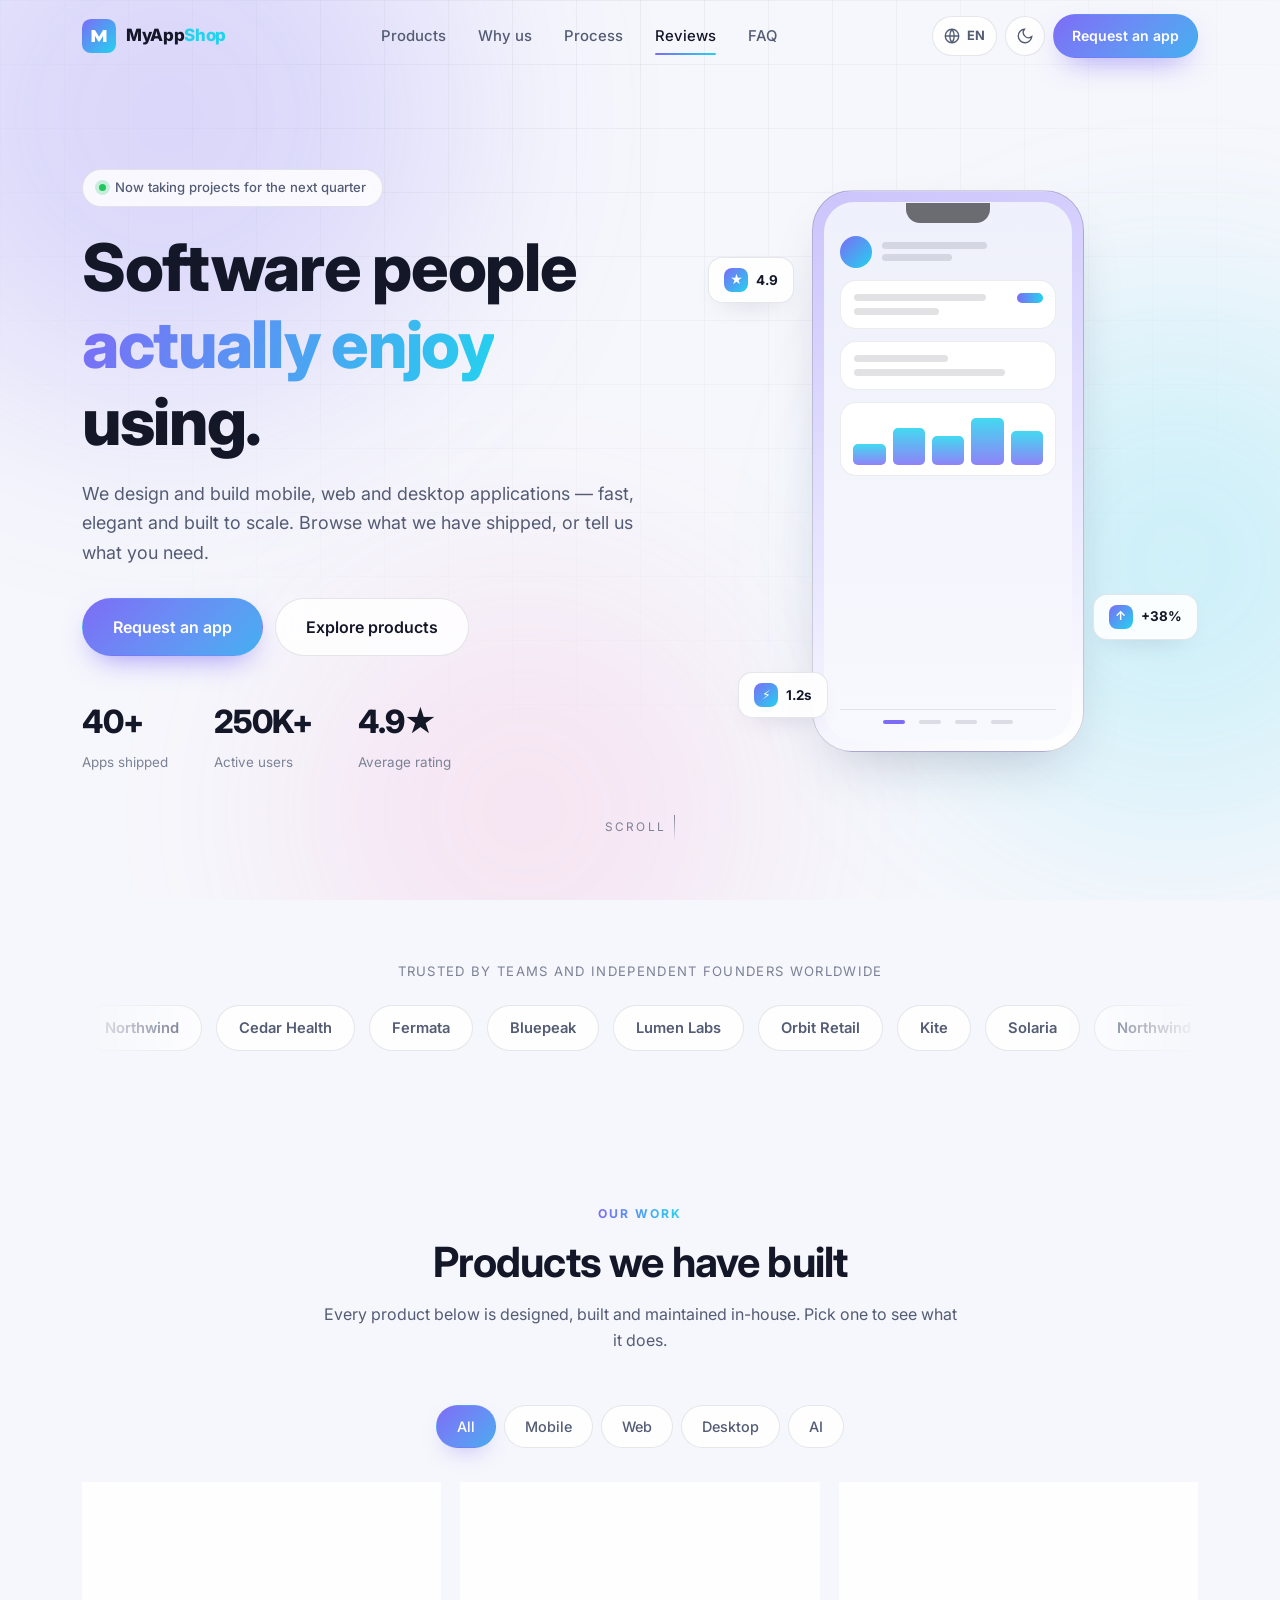
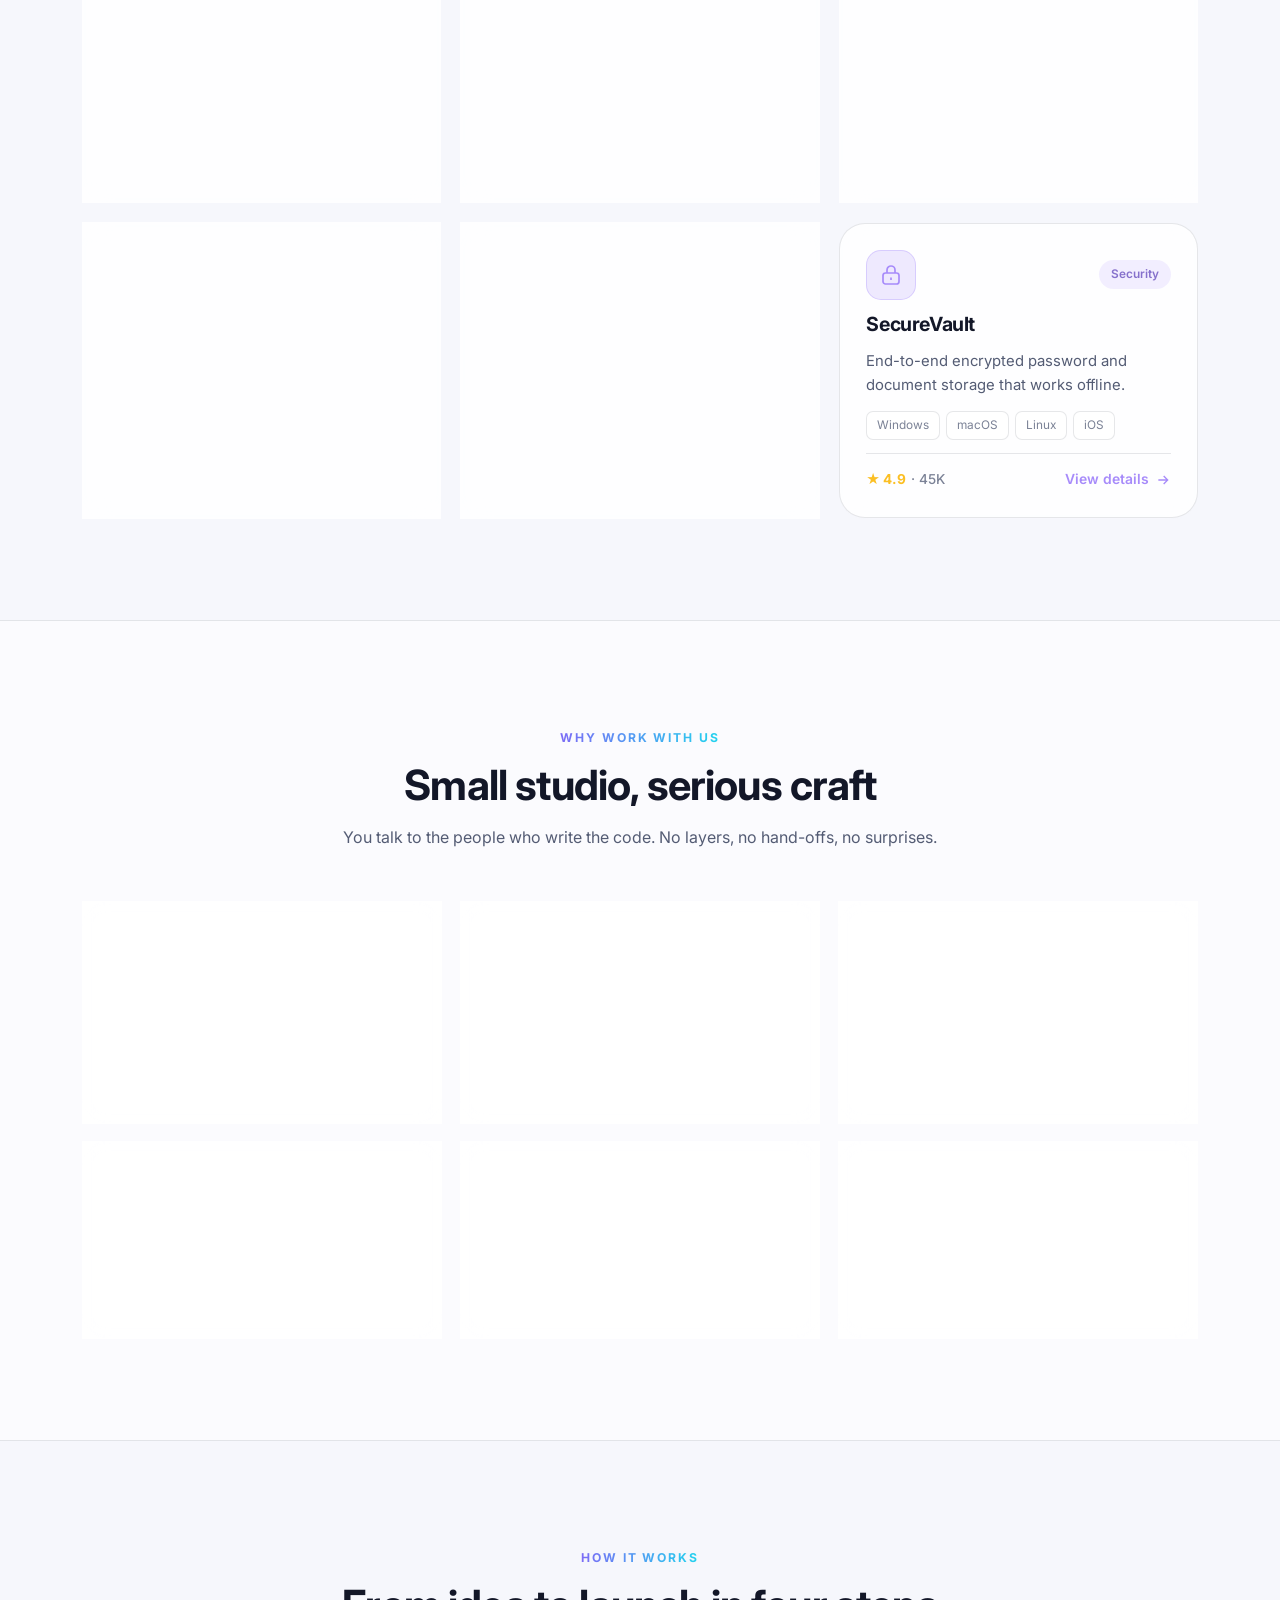
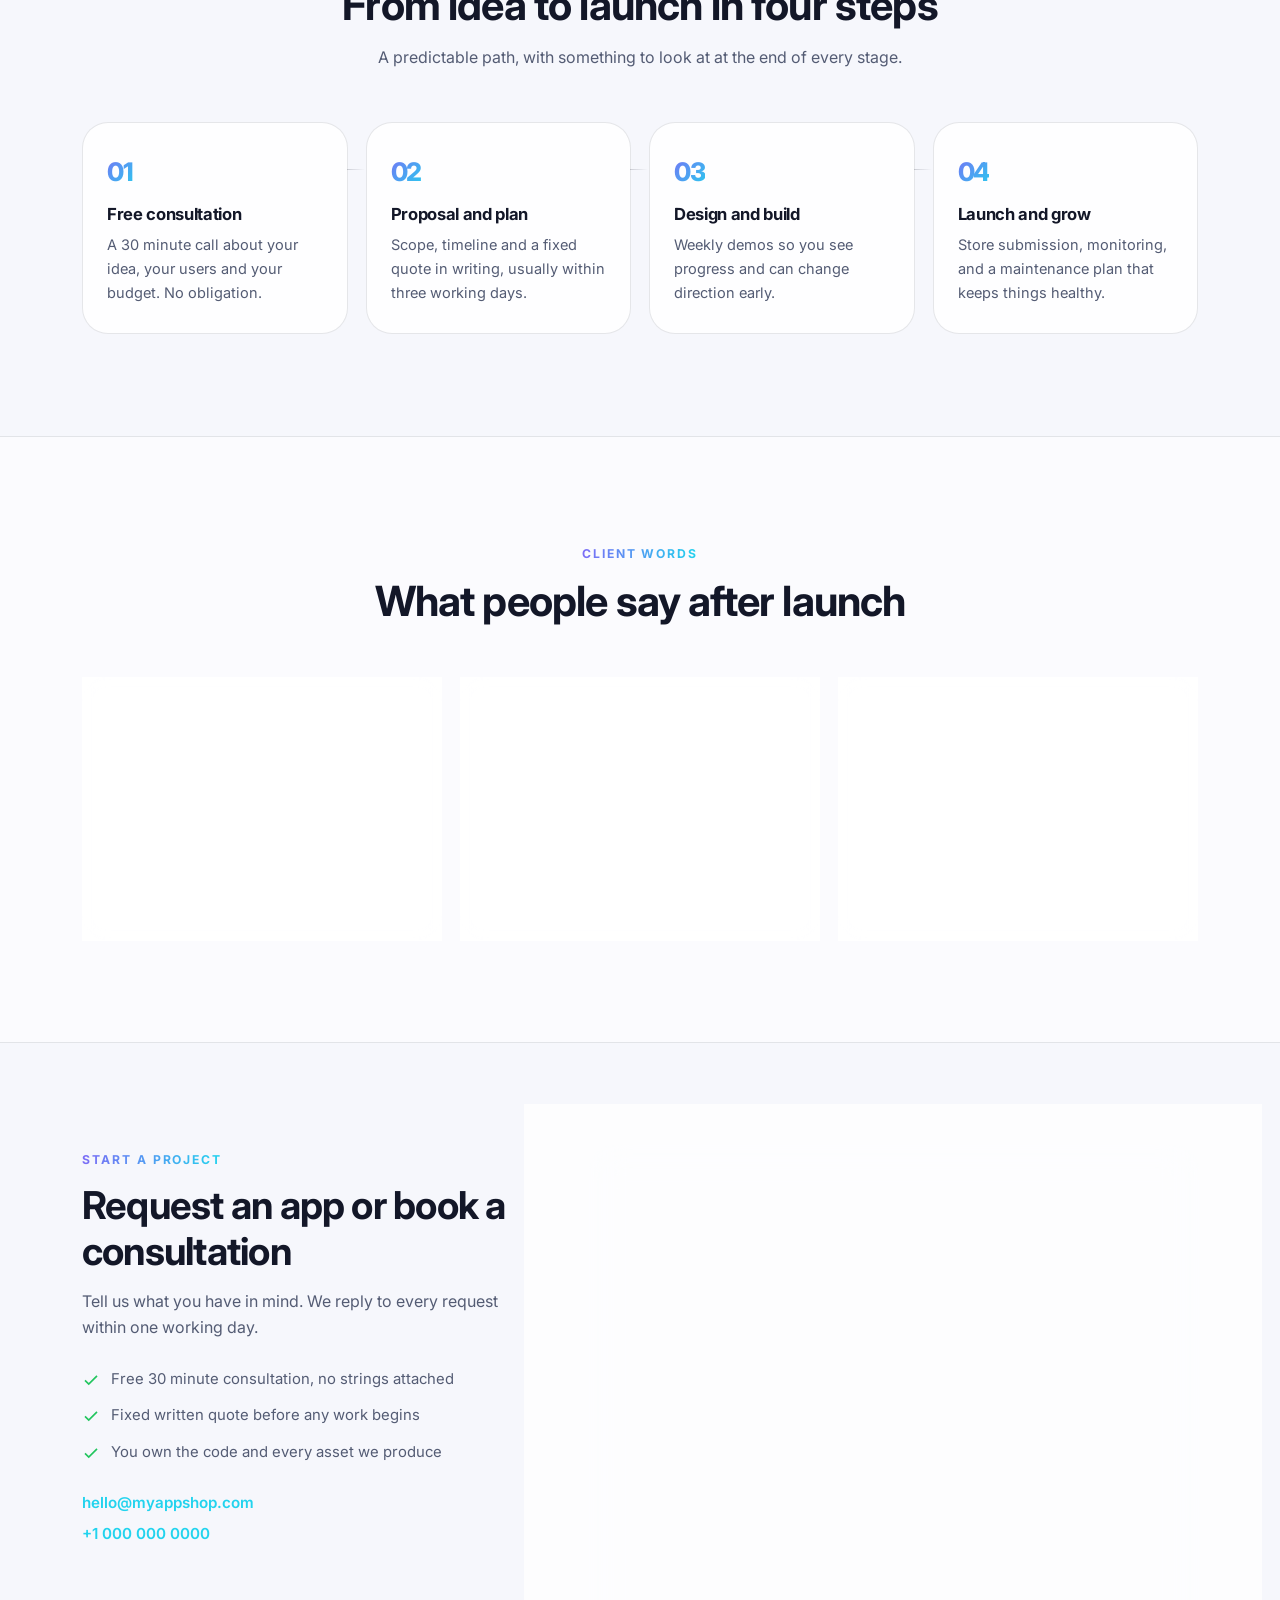
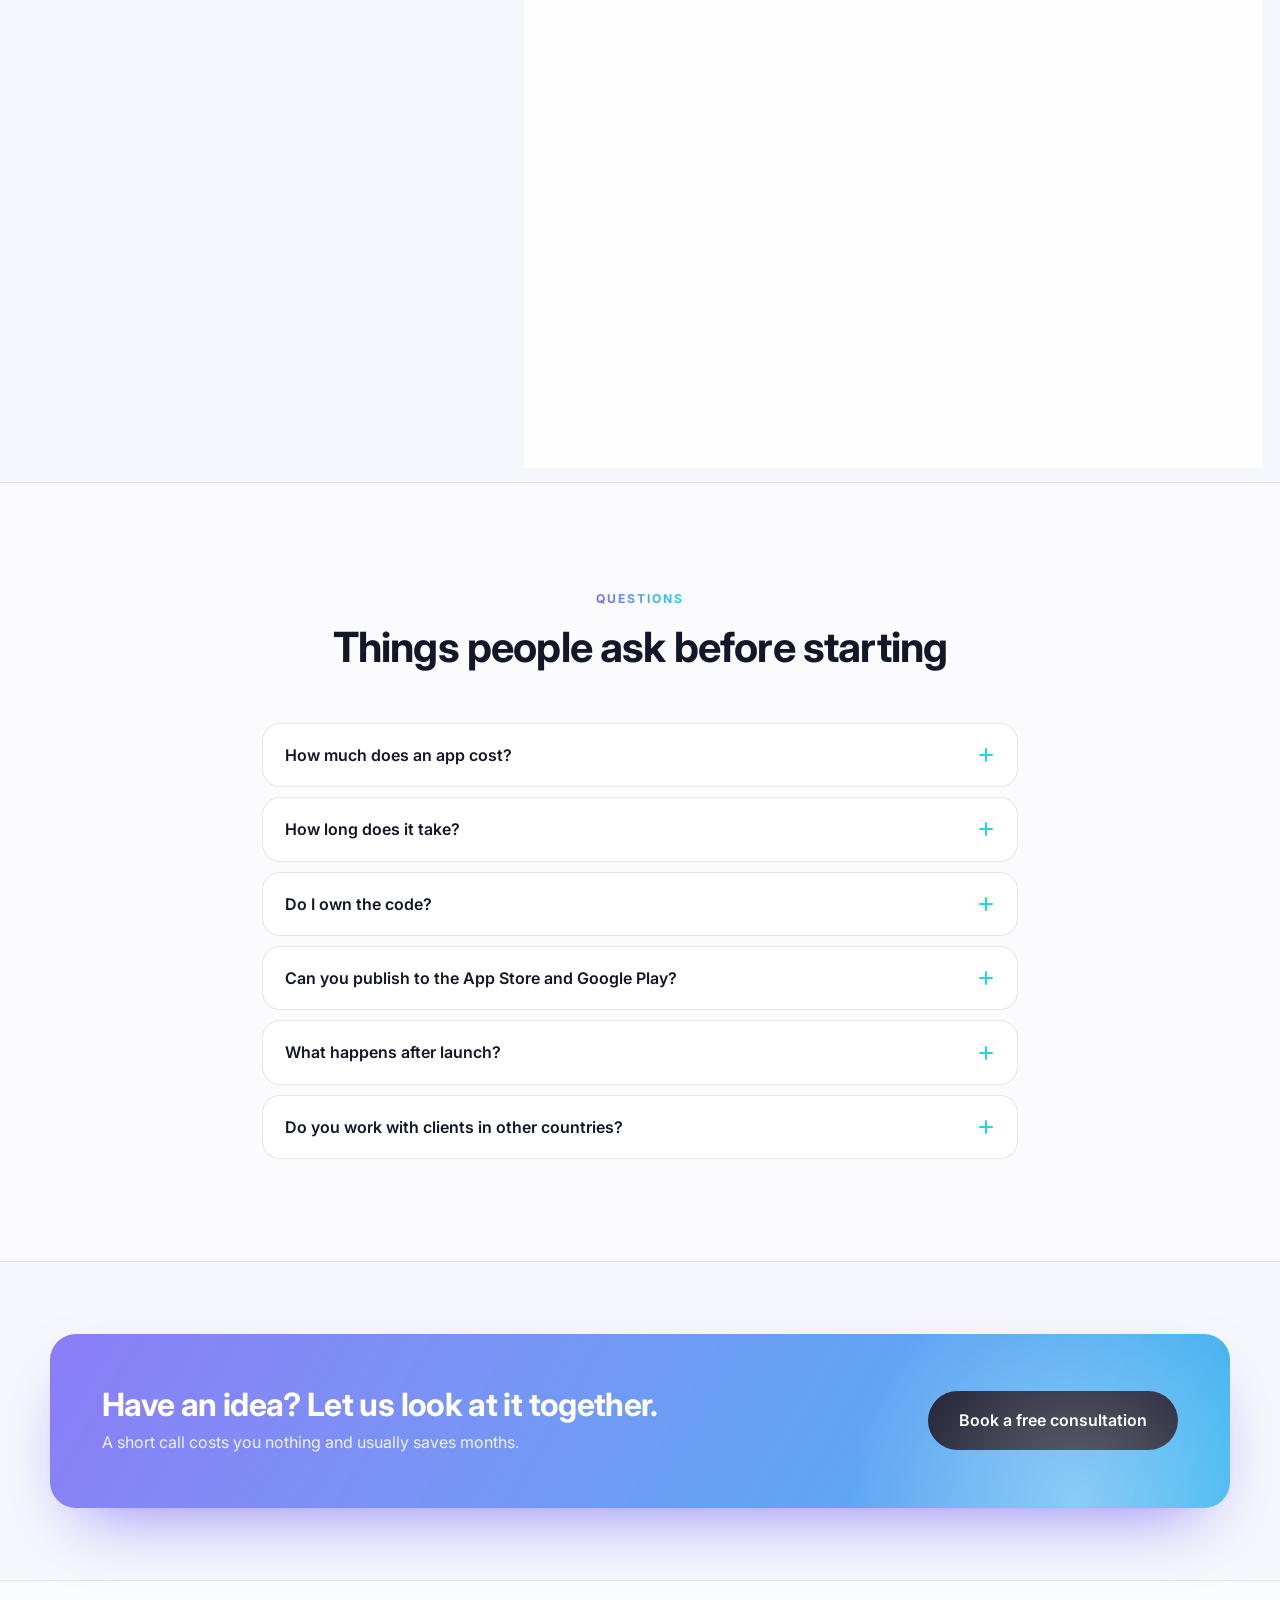
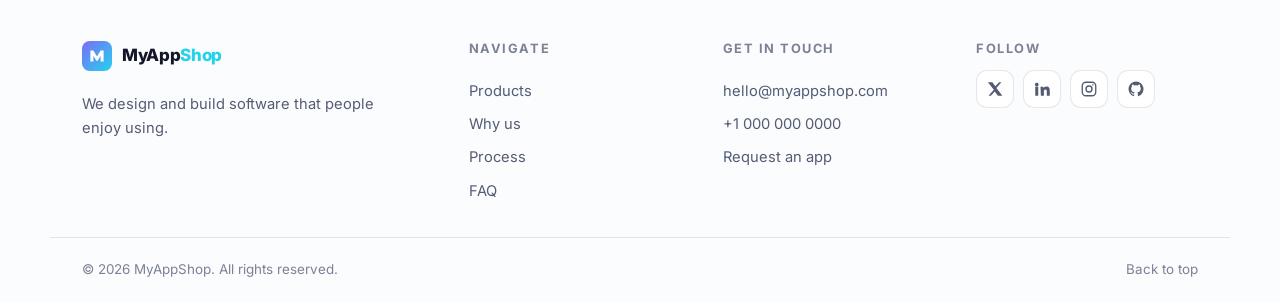
==== commit 6ca27aab: "Add product detail dialog, multilingual SEO and a 404 page "View details" previously jumped to the c" ====
--- a/index.html
+++ b/index.html
@@ -9,6 +9,16 @@
 <meta property="og:type" content="website">
 <meta property="og:title" data-i18n-attr="content" data-i18n="meta.title" content="MyAppShop">
 <meta property="og:description" data-i18n-attr="content" data-i18n="meta.desc" content="">
+<meta property="og:image" content="assets/img/og.png">
+<meta property="og:image:width" content="1200">
+<meta property="og:image:height" content="630">
+<meta property="og:site_name" content="MyAppShop">
+<meta property="og:url" content="">
+<meta property="og:locale" content="en">
+<meta name="twitter:card" content="summary_large_image">
+<meta name="twitter:title" data-i18n-attr="content" data-i18n="meta.title" content="MyAppShop">
+<meta name="twitter:description" data-i18n-attr="content" data-i18n="meta.desc" content="">
+<meta name="twitter:image" content="assets/img/og.png">
 <link rel="icon" href="data:image/svg+xml,<svg xmlns='http://www.w3.org/2000/svg' viewBox='0 0 100 100'><rect width='100' height='100' rx='24' fill='%236c5ce7'/><path d='M28 68V32h10l12 20 12-20h10v36H62V49L52 66h-4L38 49v19z' fill='white'/></svg>">
 <link rel="preconnect" href="https://fonts.googleapis.com">
 <link rel="preconnect" href="https://fonts.gstatic.com" crossorigin>
@@ -401,6 +411,32 @@
   </div>
 </footer>
 
+
+<!-- ============================ PRODUCT DIALOG ============================ -->
+<dialog class="product-modal" id="product-modal" aria-labelledby="pm-title">
+  <button class="pm-close" id="pm-close" data-i18n-attr="aria-label" data-i18n="modal.close" aria-label="Close">
+    <svg viewBox="0 0 24 24" width="18" height="18" fill="none" stroke="currentColor" stroke-width="2"><path d="M6 6l12 12M18 6L6 18"/></svg>
+  </button>
+  <div class="pm-body">
+    <div class="pm-head">
+      <span class="pm-ico" id="pm-ico"></span>
+      <div>
+        <span class="product-tag" id="pm-tag"></span>
+        <h3 id="pm-title"></h3>
+      </div>
+    </div>
+    <h4 class="pm-label" data-i18n="modal.about">About this product</h4>
+    <p class="pm-long" id="pm-long"></p>
+    <dl class="pm-stats">
+      <div><dt id="pm-rating"></dt><dd data-i18n="modal.rating"></dd></div>
+      <div><dt id="pm-users"></dt><dd data-i18n="modal.users"></dd></div>
+    </dl>
+    <h4 class="pm-label" data-i18n="modal.platforms">Available on</h4>
+    <ul class="platforms" id="pm-platforms"></ul>
+    <button class="btn btn-primary btn-block" id="pm-cta" data-i18n="modal.cta">Request something like this</button>
+  </div>
+</dialog>
+
 <script src="assets/js/i18n-data.js"></script>
 <script src="assets/js/products.js"></script>
 <script src="assets/js/app.js"></script>
--- a/assets/css/styles.css
+++ b/assets/css/styles.css
@@ -649,3 +649,46 @@
   .bg-aurora, .site-header, .cta-band, .marquee, .hero-art, .scroll-hint { display: none !important; }
   body { background: #fff; color: #000; }
 }
+
+/* ---------- product dialog ----------------------------------- */
+.product-modal {
+  width: min(560px, calc(100vw - 32px));
+  max-height: min(86vh, 760px);
+  padding: 0; border: 1px solid var(--border); border-radius: var(--radius-lg);
+  background: var(--bg-2); color: var(--text);
+  box-shadow: var(--shadow); overflow: visible;
+}
+.product-modal::backdrop { background: rgba(6, 8, 18, .62); backdrop-filter: blur(5px); }
+.product-modal[open] { animation: modalIn .28s var(--ease); }
+@keyframes modalIn { from { opacity: 0; transform: translateY(14px) scale(.97); } }
+
+.pm-body { padding: clamp(22px, 4vw, 34px); overflow-y: auto; max-height: min(86vh, 760px); border-radius: var(--radius-lg); }
+.pm-close {
+  position: absolute; top: 12px; inset-inline-end: 12px; z-index: 2;
+  display: grid; place-items: center; width: 36px; height: 36px; border-radius: 50%;
+  border: 1px solid var(--border); background: var(--surface-2); color: var(--text-dim); cursor: pointer;
+  transition: color .2s, border-color .2s, transform .2s var(--ease);
+}
+.pm-close:hover { color: var(--text); border-color: var(--border-strong); transform: rotate(90deg); }
+
+.pm-head { display: flex; align-items: center; gap: 16px; margin-bottom: 22px; padding-inline-end: 34px; }
+.pm-ico {
+  display: grid; place-items: center; width: 62px; height: 62px; border-radius: 19px; flex: none;
+  background: color-mix(in srgb, var(--accent) 18%, transparent);
+  color: var(--accent); border: 1px solid color-mix(in srgb, var(--accent) 32%, transparent);
+}
+.pm-ico svg { width: 30px; height: 30px; }
+.pm-head h3 { font-size: 1.45rem; margin-top: 6px; }
+
+.pm-label { font-size: .74rem; letter-spacing: .14em; text-transform: uppercase; color: var(--text-faint); margin-bottom: 8px; }
+.pm-long { color: var(--text-dim); font-size: .95rem; margin-bottom: 22px; }
+
+.pm-stats { display: flex; gap: 12px; margin: 0 0 22px; }
+.pm-stats > div { flex: 1; padding: 14px 16px; border-radius: var(--radius); background: var(--surface); border: 1px solid var(--border); }
+.pm-stats dt { font-size: 1.3rem; font-weight: 800; letter-spacing: -.02em; }
+.pm-stats dd { margin: 2px 0 0; font-size: .78rem; color: var(--text-faint); }
+
+#pm-platforms { margin-bottom: 24px; }
+#pm-cta { margin-top: 4px; }
+
+body.modal-open { overflow: hidden; }
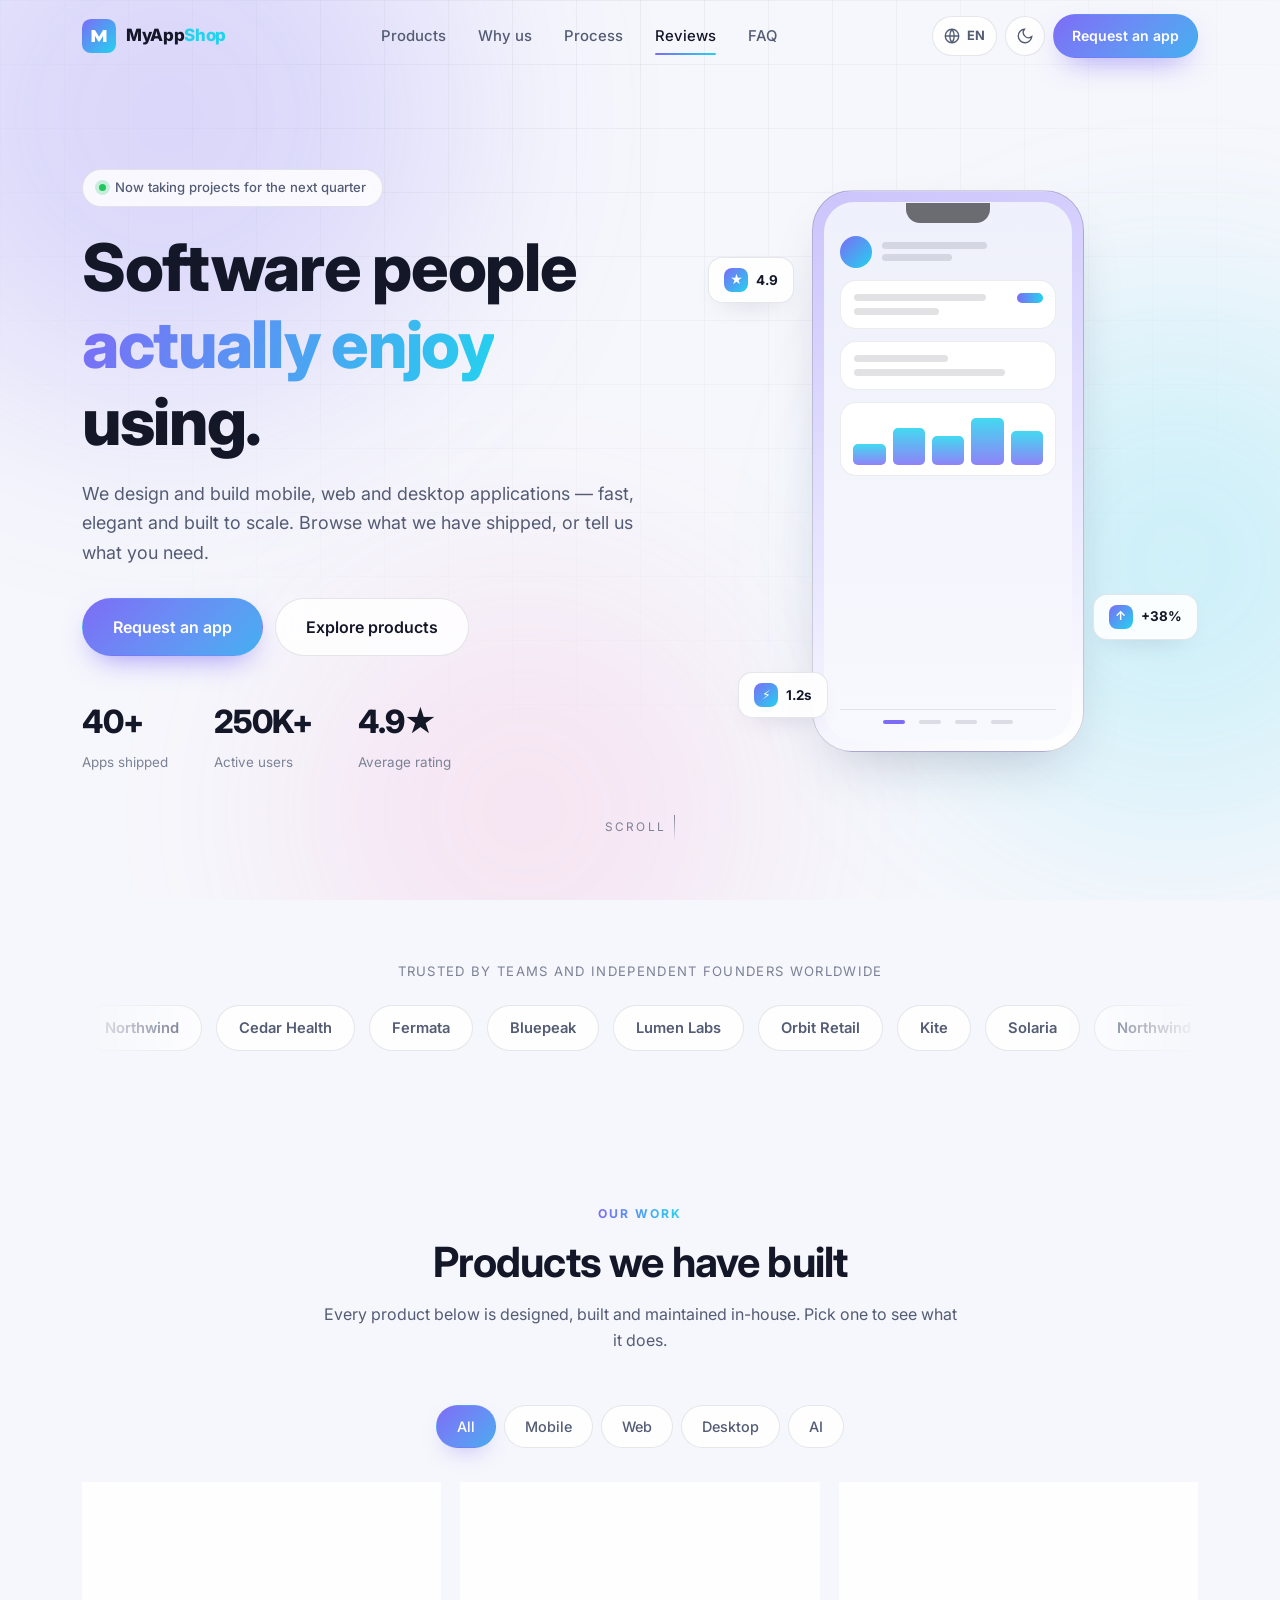
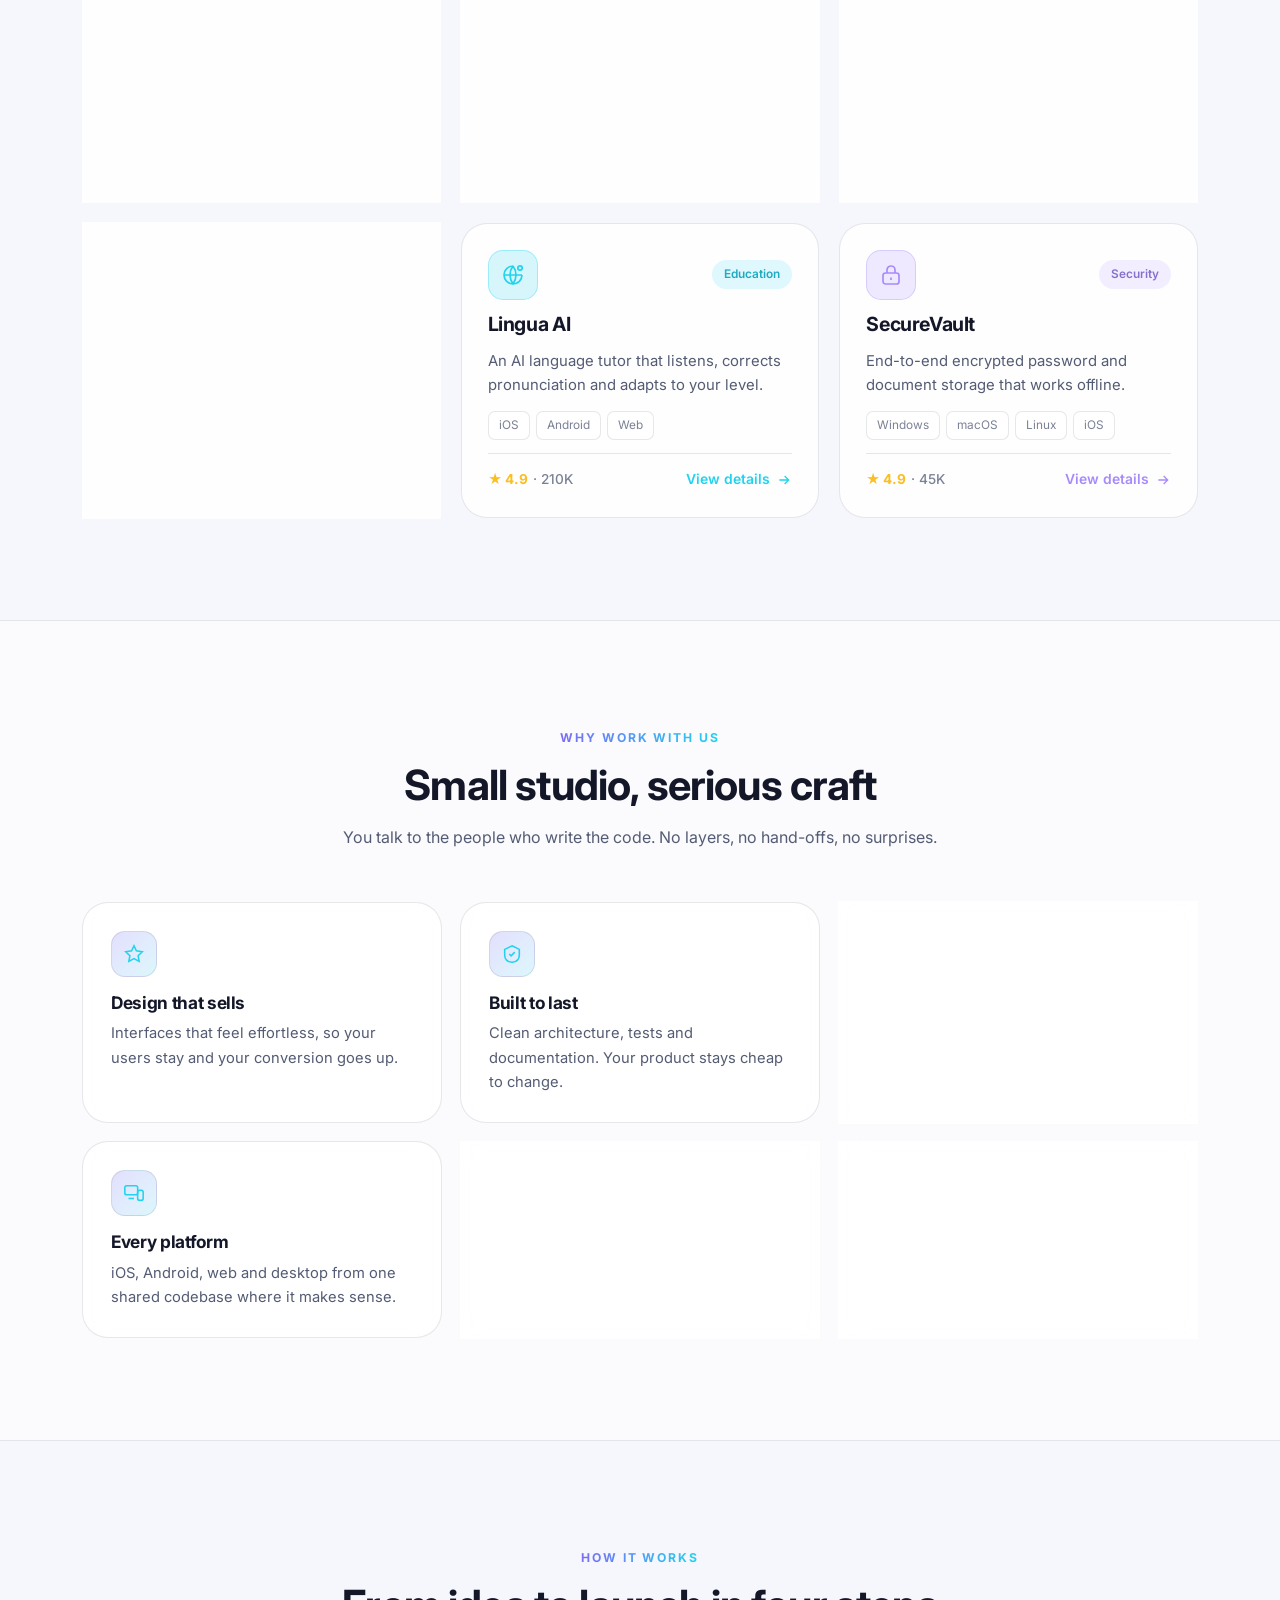
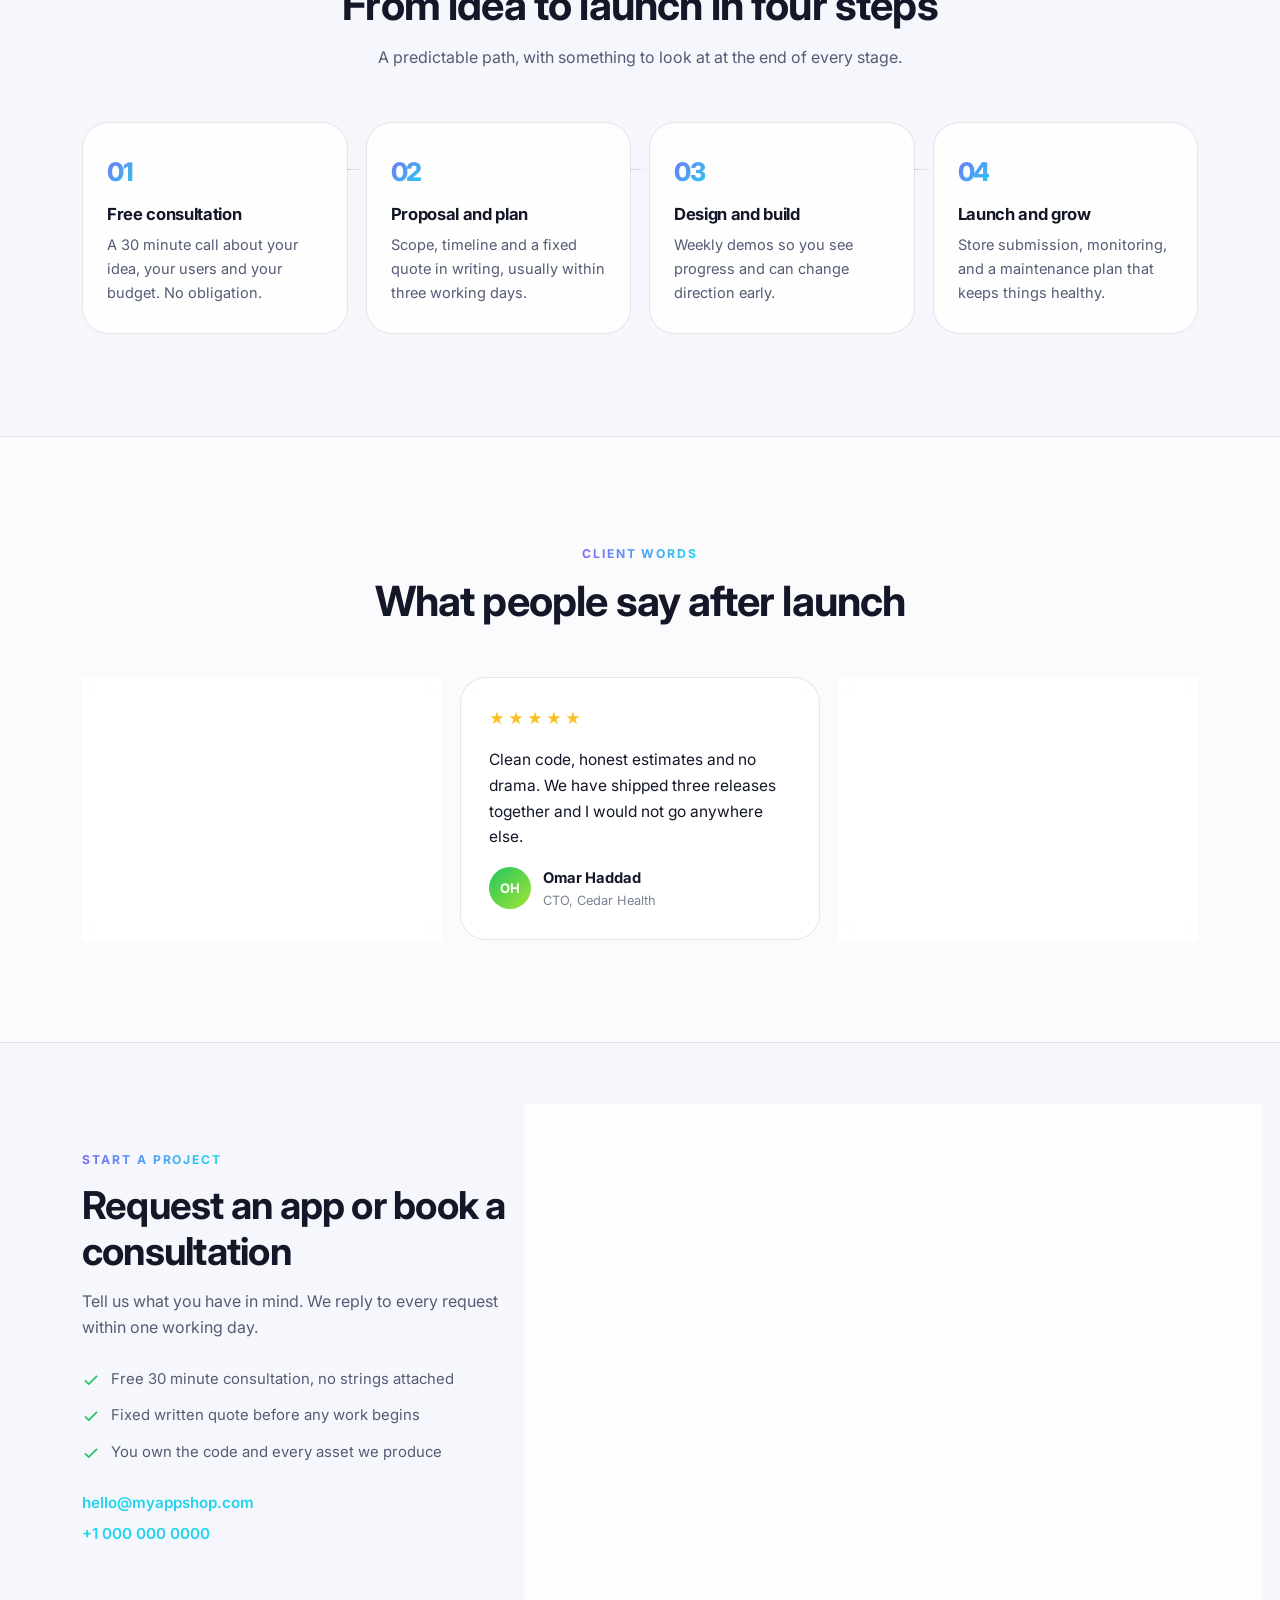
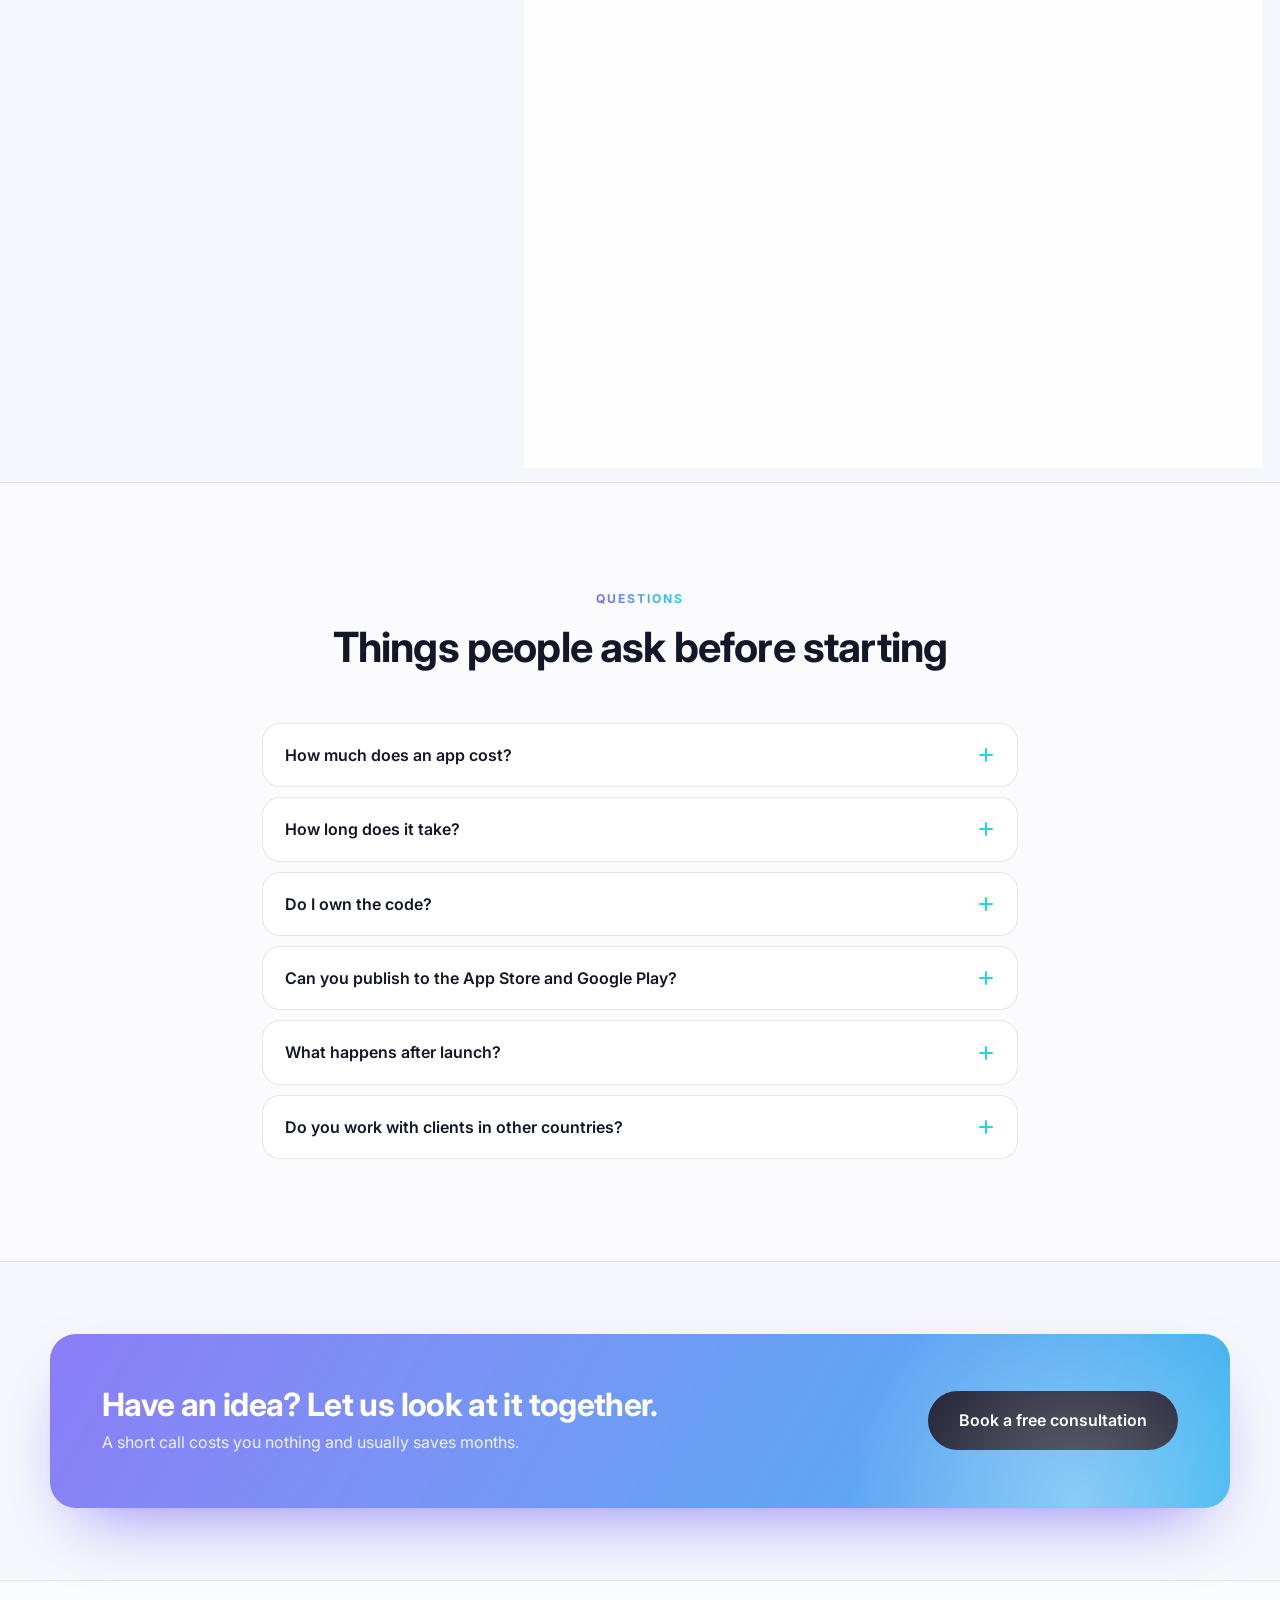
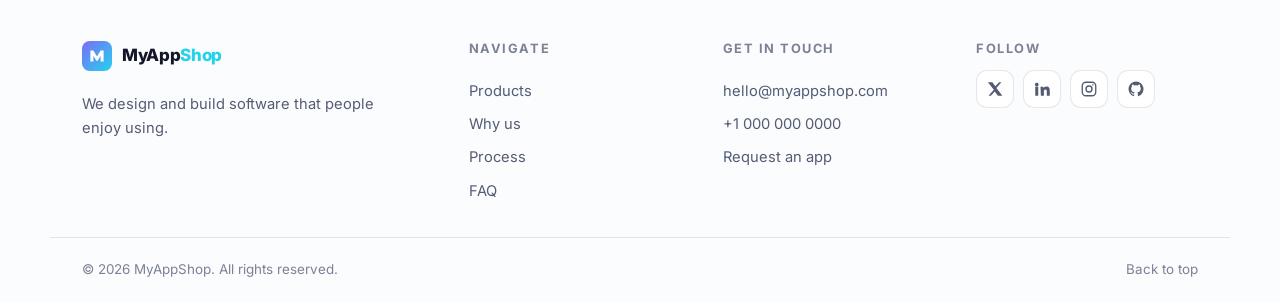
==== commit a49509d3: "Add a full detail page for every product Each product now has its own page: hero with icon, category" ====
--- a/index.html
+++ b/index.html
@@ -412,31 +412,6 @@
 </footer>
 
 
-<!-- ============================ PRODUCT DIALOG ============================ -->
-<dialog class="product-modal" id="product-modal" aria-labelledby="pm-title">
-  <button class="pm-close" id="pm-close" data-i18n-attr="aria-label" data-i18n="modal.close" aria-label="Close">
-    <svg viewBox="0 0 24 24" width="18" height="18" fill="none" stroke="currentColor" stroke-width="2"><path d="M6 6l12 12M18 6L6 18"/></svg>
-  </button>
-  <div class="pm-body">
-    <div class="pm-head">
-      <span class="pm-ico" id="pm-ico"></span>
-      <div>
-        <span class="product-tag" id="pm-tag"></span>
-        <h3 id="pm-title"></h3>
-      </div>
-    </div>
-    <h4 class="pm-label" data-i18n="modal.about">About this product</h4>
-    <p class="pm-long" id="pm-long"></p>
-    <dl class="pm-stats">
-      <div><dt id="pm-rating"></dt><dd data-i18n="modal.rating"></dd></div>
-      <div><dt id="pm-users"></dt><dd data-i18n="modal.users"></dd></div>
-    </dl>
-    <h4 class="pm-label" data-i18n="modal.platforms">Available on</h4>
-    <ul class="platforms" id="pm-platforms"></ul>
-    <button class="btn btn-primary btn-block" id="pm-cta" data-i18n="modal.cta">Request something like this</button>
-  </div>
-</dialog>
-
 <script src="assets/js/i18n-data.js"></script>
 <script src="assets/js/products.js"></script>
 <script src="assets/js/app.js"></script>
--- a/assets/css/styles.css
+++ b/assets/css/styles.css
@@ -127,6 +127,7 @@
   background: var(--btn-bg); font-weight: 600; font-size: .95rem; cursor: pointer;
   transition: transform .25s var(--ease), box-shadow .25s var(--ease), background .25s var(--ease), border-color .25s var(--ease);
   white-space: nowrap;
+  max-width: 100%;
 }
 .btn:hover { transform: translateY(-2px); }
 .btn:active { transform: translateY(0); }
@@ -629,6 +630,8 @@
 }
 
 @media (max-width: 620px) {
+  /* Long labels in some languages are wider than a phone; let them wrap. */
+  .btn { white-space: normal; }
   .field-row { grid-template-columns: 1fr; }
   .segmented { grid-template-columns: 1fr; }
   .footer-grid { grid-template-columns: 1fr; }
@@ -650,45 +653,114 @@
   body { background: #fff; color: #000; }
 }
 
-/* ---------- product dialog ----------------------------------- */
-.product-modal {
-  width: min(560px, calc(100vw - 32px));
-  max-height: min(86vh, 760px);
-  padding: 0; border: 1px solid var(--border); border-radius: var(--radius-lg);
-  background: var(--bg-2); color: var(--text);
-  box-shadow: var(--shadow); overflow: visible;
-}
-.product-modal::backdrop { background: rgba(6, 8, 18, .62); backdrop-filter: blur(5px); }
-.product-modal[open] { animation: modalIn .28s var(--ease); }
-@keyframes modalIn { from { opacity: 0; transform: translateY(14px) scale(.97); } }
-
-.pm-body { padding: clamp(22px, 4vw, 34px); overflow-y: auto; max-height: min(86vh, 760px); border-radius: var(--radius-lg); }
-.pm-close {
-  position: absolute; top: 12px; inset-inline-end: 12px; z-index: 2;
-  display: grid; place-items: center; width: 36px; height: 36px; border-radius: 50%;
-  border: 1px solid var(--border); background: var(--surface-2); color: var(--text-dim); cursor: pointer;
+/* ---------- product detail page ------------------------------- */
+.pv-nav { display: flex; align-items: center; gap: 18px; margin-inline-end: auto; min-width: 0; }
+.pv-back {
+  display: inline-flex; align-items: center; gap: 7px; padding: 8px 15px; border-radius: 999px;
+  font-size: .88rem; font-weight: 500; color: var(--text-dim);
+  border: 1px solid var(--border); background: var(--surface);
   transition: color .2s, border-color .2s, transform .2s var(--ease);
 }
-.pm-close:hover { color: var(--text); border-color: var(--border-strong); transform: rotate(90deg); }
-
-.pm-head { display: flex; align-items: center; gap: 16px; margin-bottom: 22px; padding-inline-end: 34px; }
-.pm-ico {
-  display: grid; place-items: center; width: 62px; height: 62px; border-radius: 19px; flex: none;
+.pv-back:hover { color: var(--text); border-color: var(--border-strong); }
+.pv-back svg { transition: transform .25s var(--ease); }
+[dir="rtl"] .pv-back svg { transform: scaleX(-1); }
+.pv-back:hover svg { transform: translateX(-3px); }
+[dir="rtl"] .pv-back:hover svg { transform: scaleX(-1) translateX(-3px); }
+
+.pv-page { padding-block: clamp(30px, 6vw, 60px) clamp(50px, 8vw, 90px); }
+
+.pv-hero { text-align: center; max-width: 760px; margin-inline: auto; margin-bottom: clamp(40px, 7vw, 76px); }
+.pv-ico {
+  display: grid; place-items: center; width: 84px; height: 84px; border-radius: 26px; margin: 0 auto 20px;
   background: color-mix(in srgb, var(--accent) 18%, transparent);
-  color: var(--accent); border: 1px solid color-mix(in srgb, var(--accent) 32%, transparent);
-}
-.pm-ico svg { width: 30px; height: 30px; }
-.pm-head h3 { font-size: 1.45rem; margin-top: 6px; }
-
-.pm-label { font-size: .74rem; letter-spacing: .14em; text-transform: uppercase; color: var(--text-faint); margin-bottom: 8px; }
-.pm-long { color: var(--text-dim); font-size: .95rem; margin-bottom: 22px; }
-
-.pm-stats { display: flex; gap: 12px; margin: 0 0 22px; }
-.pm-stats > div { flex: 1; padding: 14px 16px; border-radius: var(--radius); background: var(--surface); border: 1px solid var(--border); }
-.pm-stats dt { font-size: 1.3rem; font-weight: 800; letter-spacing: -.02em; }
-.pm-stats dd { margin: 2px 0 0; font-size: .78rem; color: var(--text-faint); }
-
-#pm-platforms { margin-bottom: 24px; }
-#pm-cta { margin-top: 4px; }
-
-body.modal-open { overflow: hidden; }
+  color: var(--accent); border: 1px solid color-mix(in srgb, var(--accent) 34%, transparent);
+  box-shadow: 0 20px 50px -22px color-mix(in srgb, var(--accent) 85%, transparent);
+}
+.pv-ico svg { width: 40px; height: 40px; }
+.pv-hero h1 { font-size: clamp(2rem, 5.5vw, 3.2rem); margin-block: 14px 16px; }
+.pv-lead { color: var(--text-dim); font-size: clamp(1rem, 1.6vw, 1.14rem); max-width: 56ch; margin-inline: auto; }
+.pv-platforms { justify-content: center; margin-top: 22px; }
+.pv-actions { display: flex; flex-wrap: wrap; gap: 12px; justify-content: center; margin-top: 30px; }
+
+.pv-section { margin-bottom: clamp(38px, 6vw, 66px); }
+.pv-h { font-size: .78rem; letter-spacing: .15em; text-transform: uppercase; color: var(--text-faint); margin-bottom: 18px; }
+
+/* placeholder screenshots */
+.pv-gallery { display: grid; grid-template-columns: repeat(auto-fit, minmax(230px, 1fr)); gap: 18px; }
+.pv-shot {
+  margin: 0; padding: 14px; border-radius: 26px;
+  background: linear-gradient(165deg, color-mix(in srgb, var(--accent) 26%, var(--bg-2)), var(--bg-2));
+  border: 1px solid var(--border); box-shadow: var(--shadow-sm);
+  transition: transform .35s var(--ease);
+}
+.pv-shot:hover { transform: translateY(-6px); }
+.pv-screen {
+  aspect-ratio: 9 / 13.5; border-radius: 18px; padding: 16px; display: flex; flex-direction: column; gap: 10px; overflow: hidden;
+  background: color-mix(in srgb, var(--bg) 92%, var(--accent)); border: 1px solid var(--border);
+}
+.pv-bar { height: 11px; border-radius: 6px; background: color-mix(in srgb, var(--accent) 60%, transparent); }
+.pv-tile { display: grid; gap: 7px; padding: 12px; border-radius: 13px; background: var(--surface); border: 1px solid var(--border); }
+.pv-tile i, .pv-lines i { display: block; height: 7px; border-radius: 4px; background: var(--surface-2); }
+[data-theme="light"] .pv-tile i, [data-theme="light"] .pv-lines i { background: rgba(16, 20, 40, .12); }
+.w35 { width: 35%; } .w55 { width: 55%; } .w65 { width: 65%; }
+.pv-chart { display: flex; align-items: flex-end; gap: 6px; height: 92px; padding: 12px; border-radius: 13px; background: var(--surface); border: 1px solid var(--border); }
+.pv-chart span { flex: 1; height: var(--h); border-radius: 5px; background: linear-gradient(180deg, color-mix(in srgb, var(--accent) 85%, white), var(--accent)); }
+.pv-avatar-row { display: flex; align-items: center; gap: 10px; padding: 11px; border-radius: 13px; background: var(--surface); border: 1px solid var(--border); }
+.pv-avatar { width: 28px; height: 28px; border-radius: 50%; flex: none; background: color-mix(in srgb, var(--accent) 70%, transparent); }
+.pv-lines { display: grid; gap: 5px; flex: 1; }
+.pv-pill { margin-top: auto; height: 34px; border-radius: 999px; flex: none; background: color-mix(in srgb, var(--accent) 72%, transparent); }
+.pv-tile, .pv-avatar-row, .pv-chart { flex: none; }
+
+.pv-columns { display: grid; grid-template-columns: 1.5fr 1fr; gap: clamp(24px, 4vw, 48px); align-items: start; margin-bottom: clamp(38px, 6vw, 66px); }
+.pv-long { color: var(--text-dim); font-size: 1rem; margin-bottom: 34px; }
+.pv-highlights { display: grid; gap: 12px; }
+.pv-highlights li {
+  display: flex; align-items: flex-start; gap: 12px; padding: 16px 18px;
+  border-radius: var(--radius); background: var(--surface); border: 1px solid var(--border);
+  font-size: .95rem; transition: border-color .25s, transform .25s var(--ease);
+}
+.pv-highlights li:hover { border-color: color-mix(in srgb, var(--accent) 40%, var(--border)); transform: translateX(3px); }
+[dir="rtl"] .pv-highlights li:hover { transform: translateX(-3px); }
+.pv-highlights svg { flex: none; margin-top: 3px; color: var(--accent); }
+
+.pv-specs { padding: 26px; border-radius: var(--radius-lg); background: var(--surface); border: 1px solid var(--border); backdrop-filter: blur(12px); position: sticky; top: calc(var(--header-h) + 20px); }
+.pv-specs dl { display: grid; gap: 0; }
+.pv-specs dl > div { display: flex; justify-content: space-between; align-items: baseline; gap: 16px; padding-block: 13px; border-bottom: 1px solid var(--border); }
+.pv-specs dl > div:last-child { border-bottom: 0; padding-bottom: 0; }
+.pv-specs dt { font-size: .82rem; color: var(--text-faint); flex: none; }
+.pv-specs dd { margin: 0; font-size: .9rem; font-weight: 600; text-align: end; }
+.pv-rating { color: #fbbf24; }
+
+.pv-cta { padding-block: 0; margin-bottom: clamp(38px, 6vw, 66px); }
+.pv-cta .cta-inner { background: linear-gradient(120deg, color-mix(in srgb, var(--accent) 92%, transparent), color-mix(in srgb, var(--accent) 55%, var(--brand-2))); box-shadow: 0 30px 70px -34px color-mix(in srgb, var(--accent) 90%, transparent); }
+
+.pv-related { display: grid; grid-template-columns: repeat(auto-fill, minmax(250px, 1fr)); gap: 14px; }
+.pv-card {
+  display: flex; align-items: center; gap: 14px; padding: 16px 18px;
+  border-radius: var(--radius); background: var(--surface); border: 1px solid var(--border);
+  transition: transform .28s var(--ease), border-color .28s, background .28s;
+}
+.pv-card:hover { transform: translateY(-3px); border-color: color-mix(in srgb, var(--accent) 45%, var(--border)); background: var(--surface-2); }
+.pv-card .product-ico { width: 42px; height: 42px; border-radius: 13px; flex: none; }
+.pv-card .product-ico svg { width: 20px; height: 20px; }
+.pv-card-text { display: grid; flex: 1; min-width: 0; }
+.pv-card-text b { font-size: .95rem; }
+.pv-card-text i { font-style: normal; font-size: .78rem; color: var(--text-faint); }
+.pv-card > svg:last-child { flex: none; color: var(--text-faint); transition: transform .25s var(--ease); }
+[dir="rtl"] .pv-card > svg:last-child { transform: scaleX(-1); }
+.pv-card:hover > svg:last-child { transform: translateX(4px); }
+[dir="rtl"] .pv-card:hover > svg:last-child { transform: scaleX(-1) translateX(4px); }
+
+.pv-missing { text-align: center; display: grid; gap: 20px; justify-items: center; padding-block: clamp(60px, 14vw, 140px); }
+.pv-missing h1 { font-size: clamp(1.4rem, 4vw, 2.1rem); }
+
+@media (max-width: 900px) {
+  .pv-columns { grid-template-columns: 1fr; }
+  .pv-specs { position: static; }
+}
+@media (max-width: 560px) {
+  .pv-actions { flex-direction: column; align-items: stretch; }
+  .pv-nav { gap: 10px; }
+  .pv-back span { display: none; }
+  .pv-back { padding: 8px 11px; }
+}
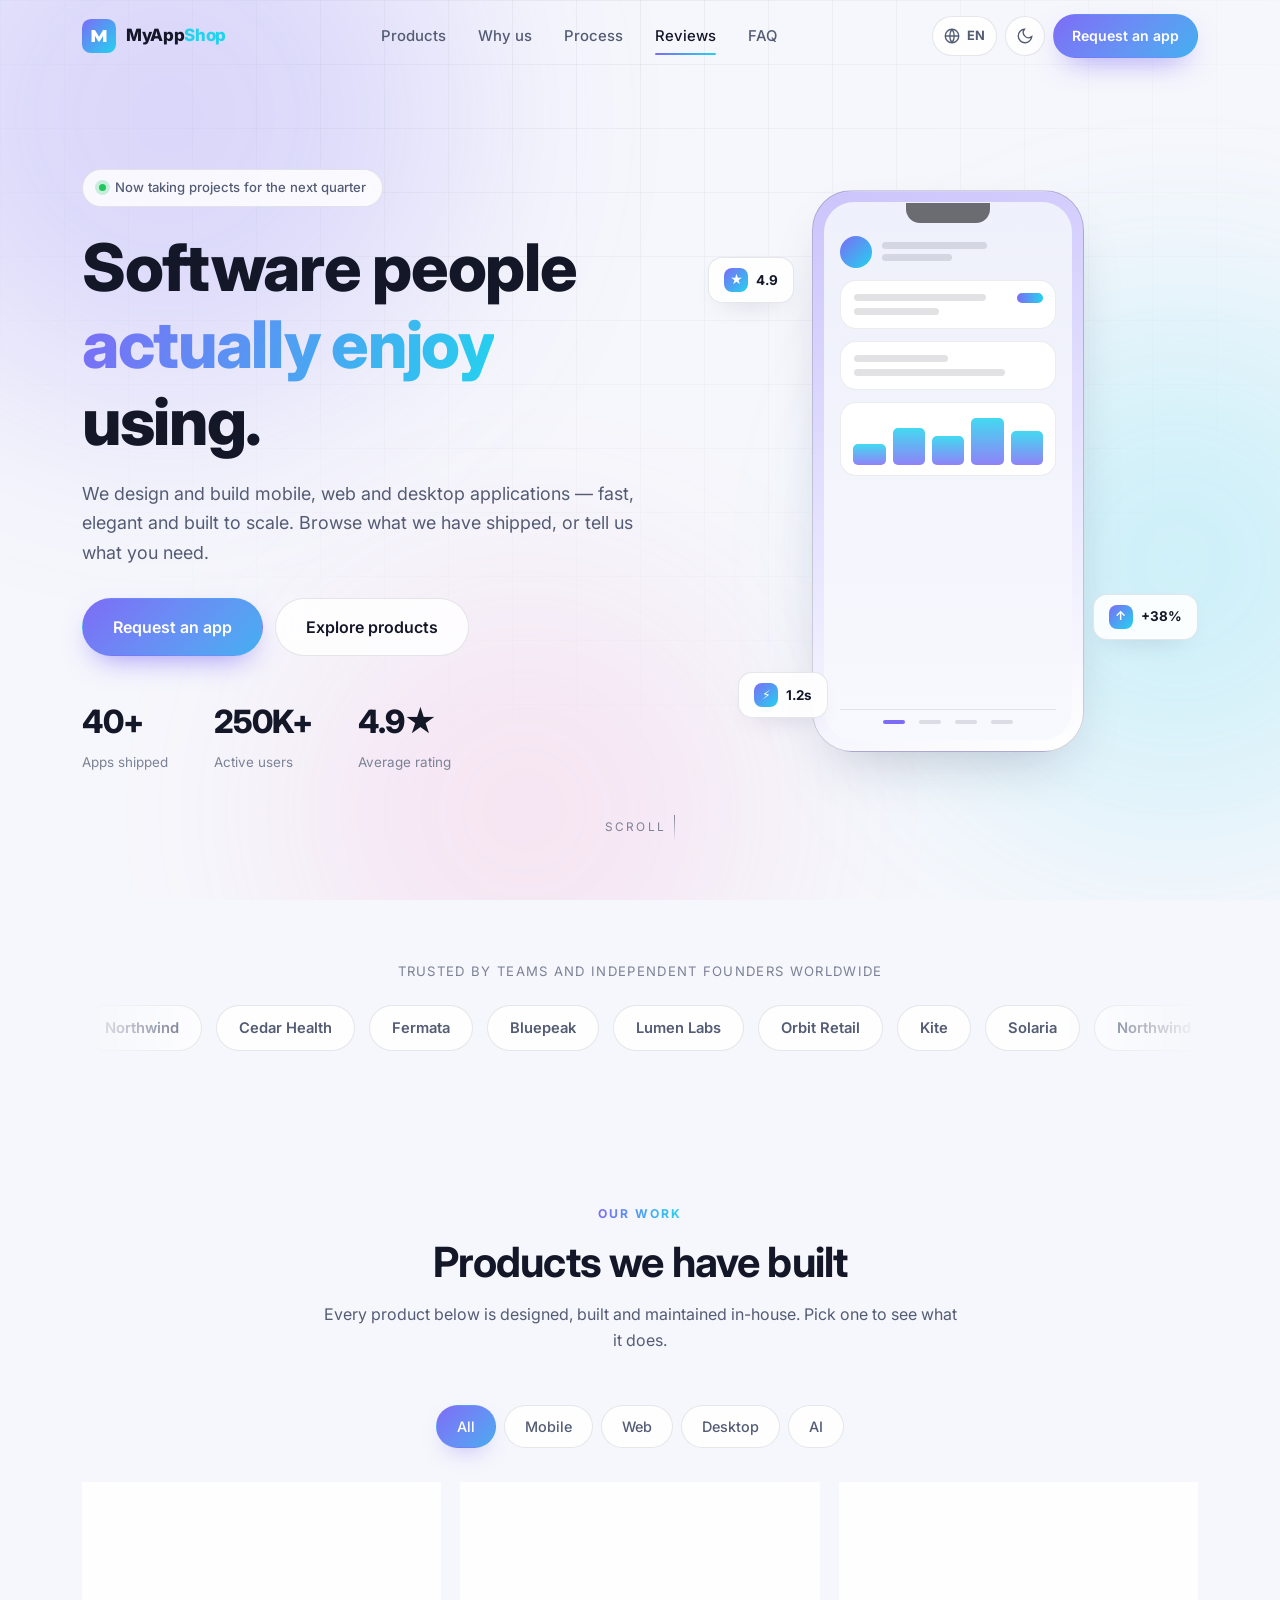
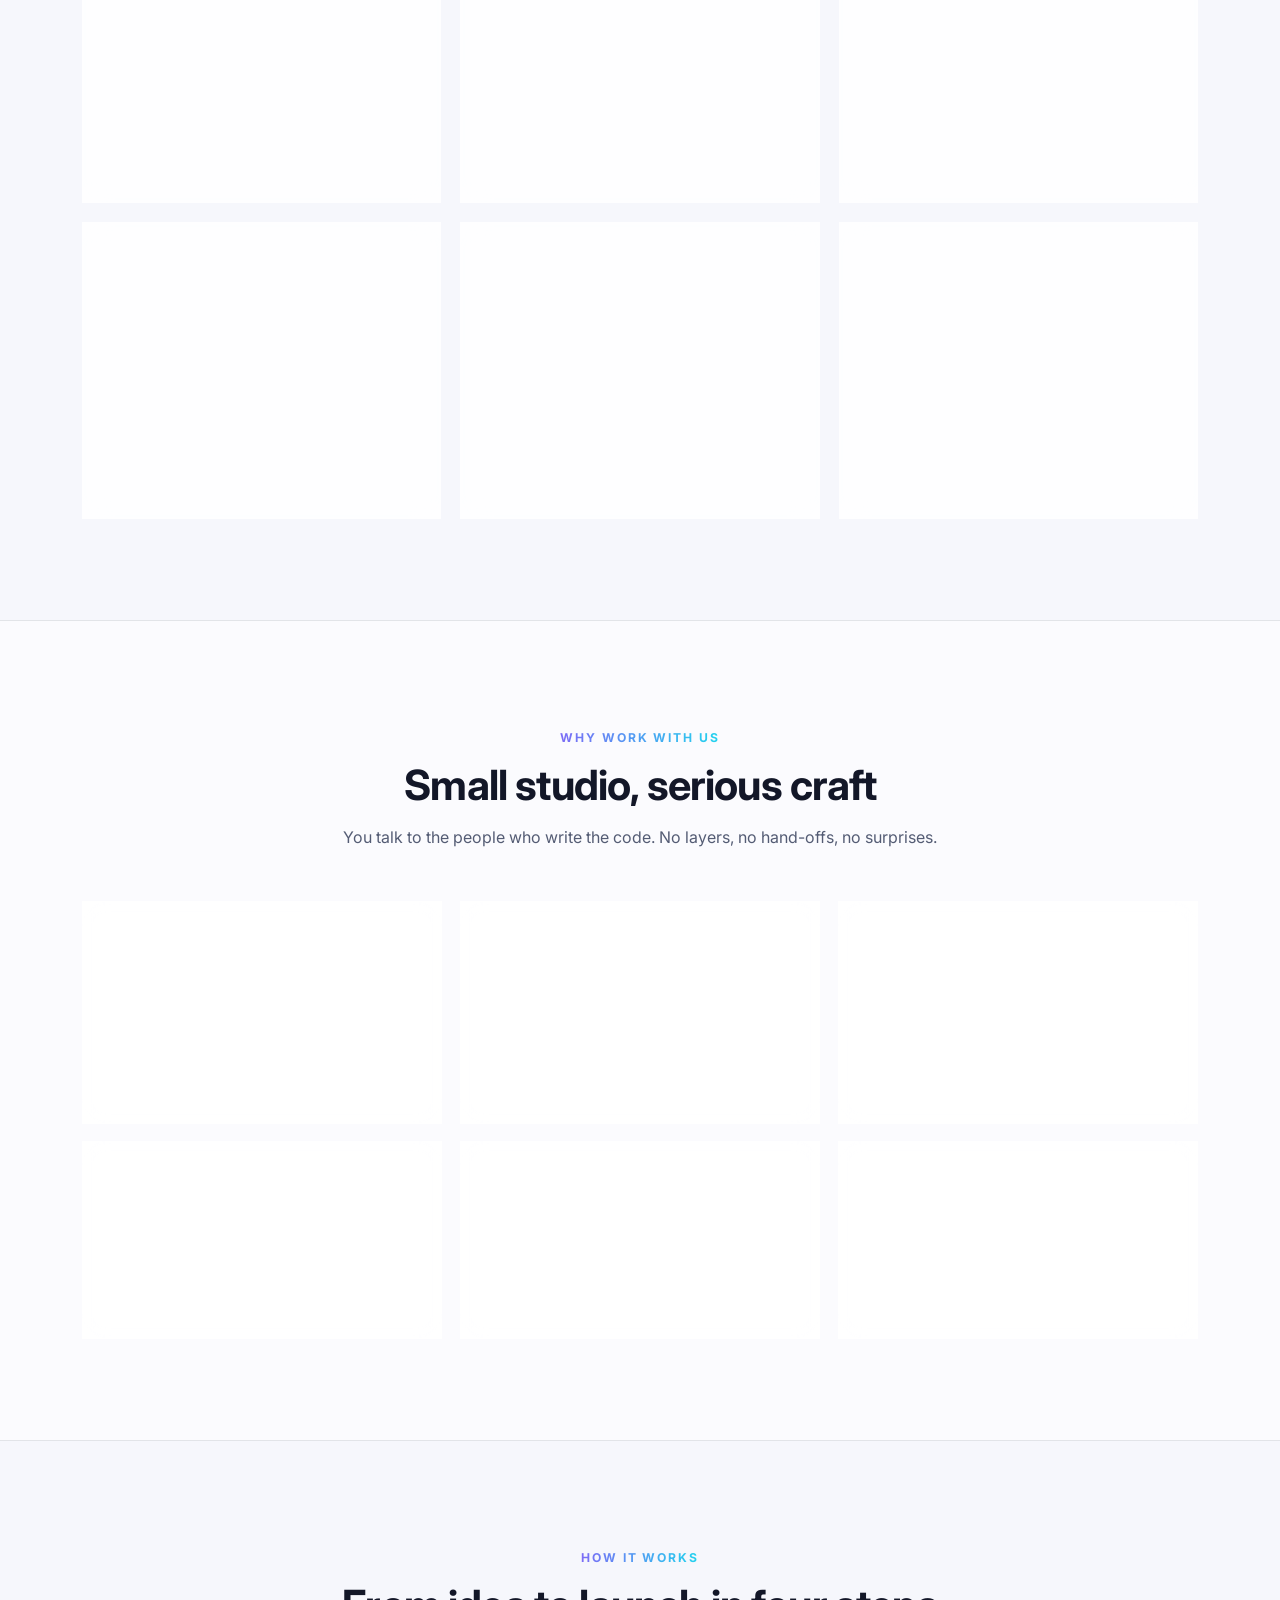
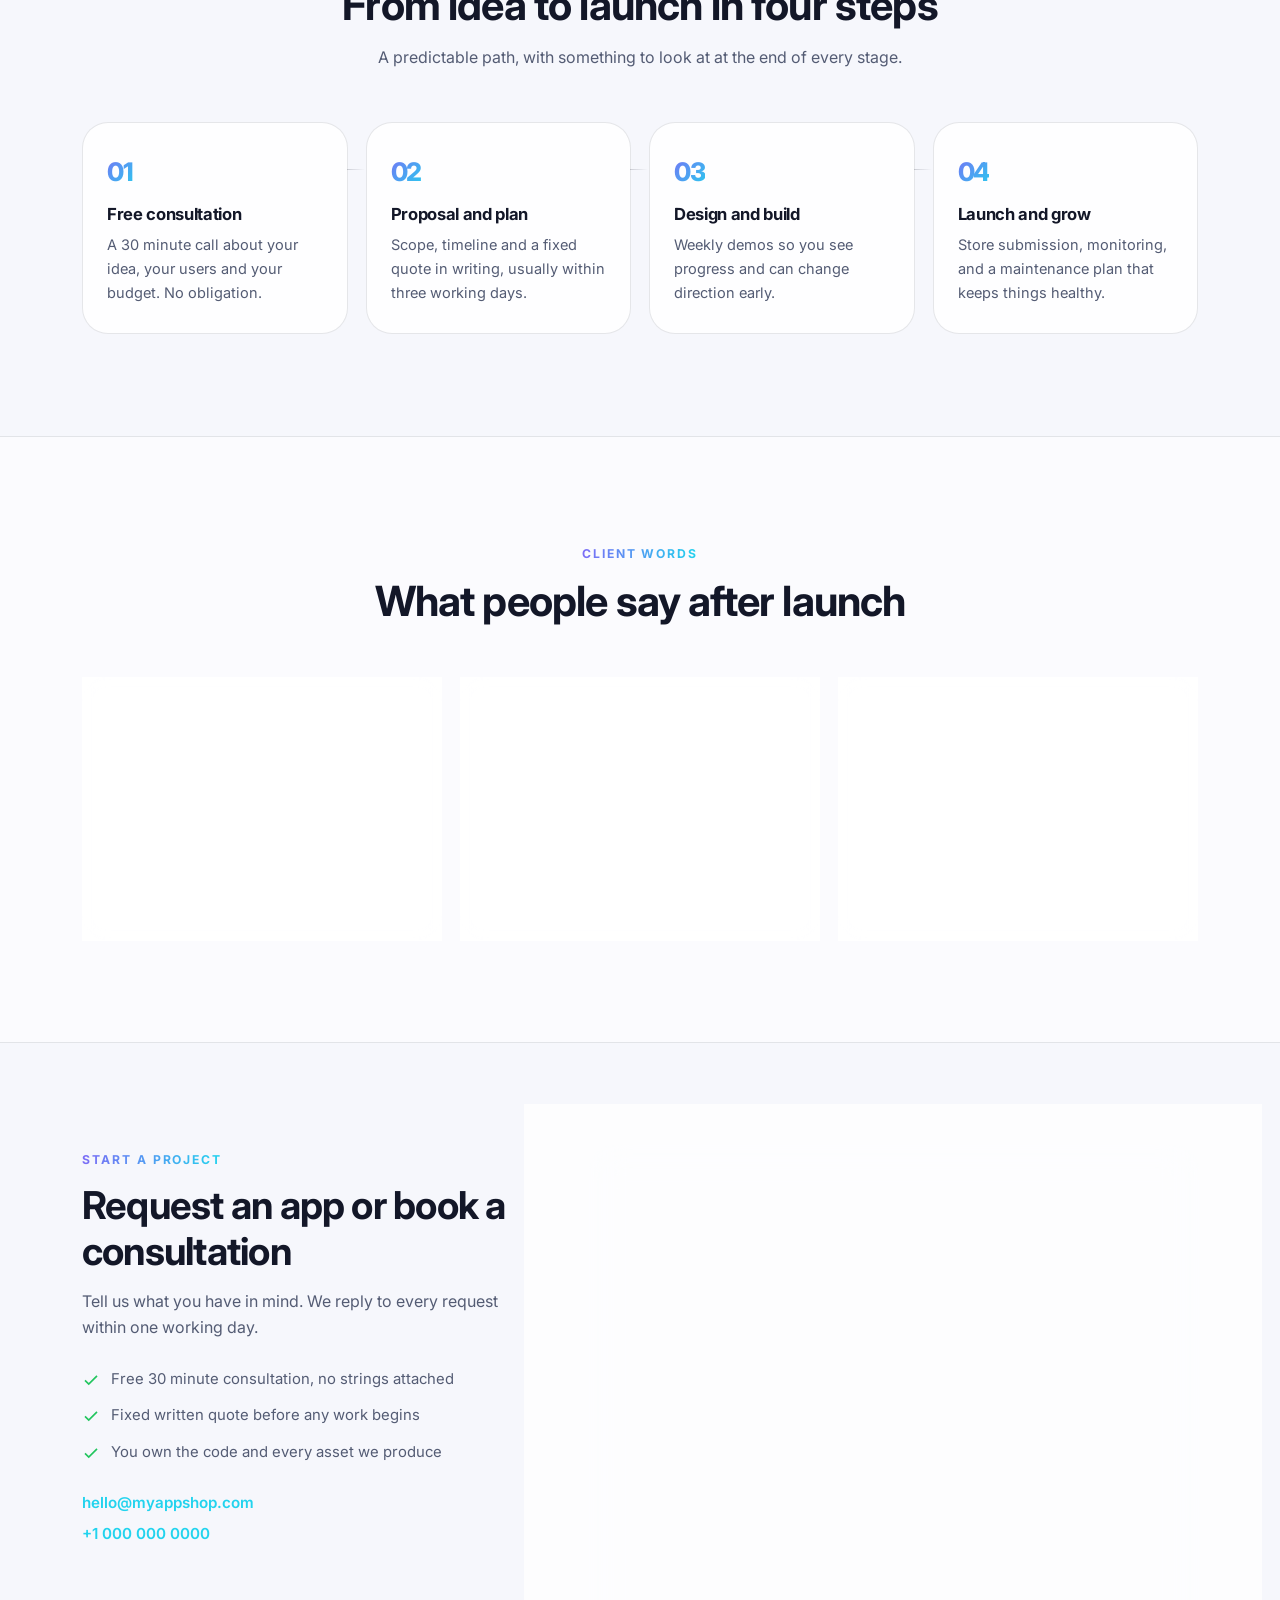
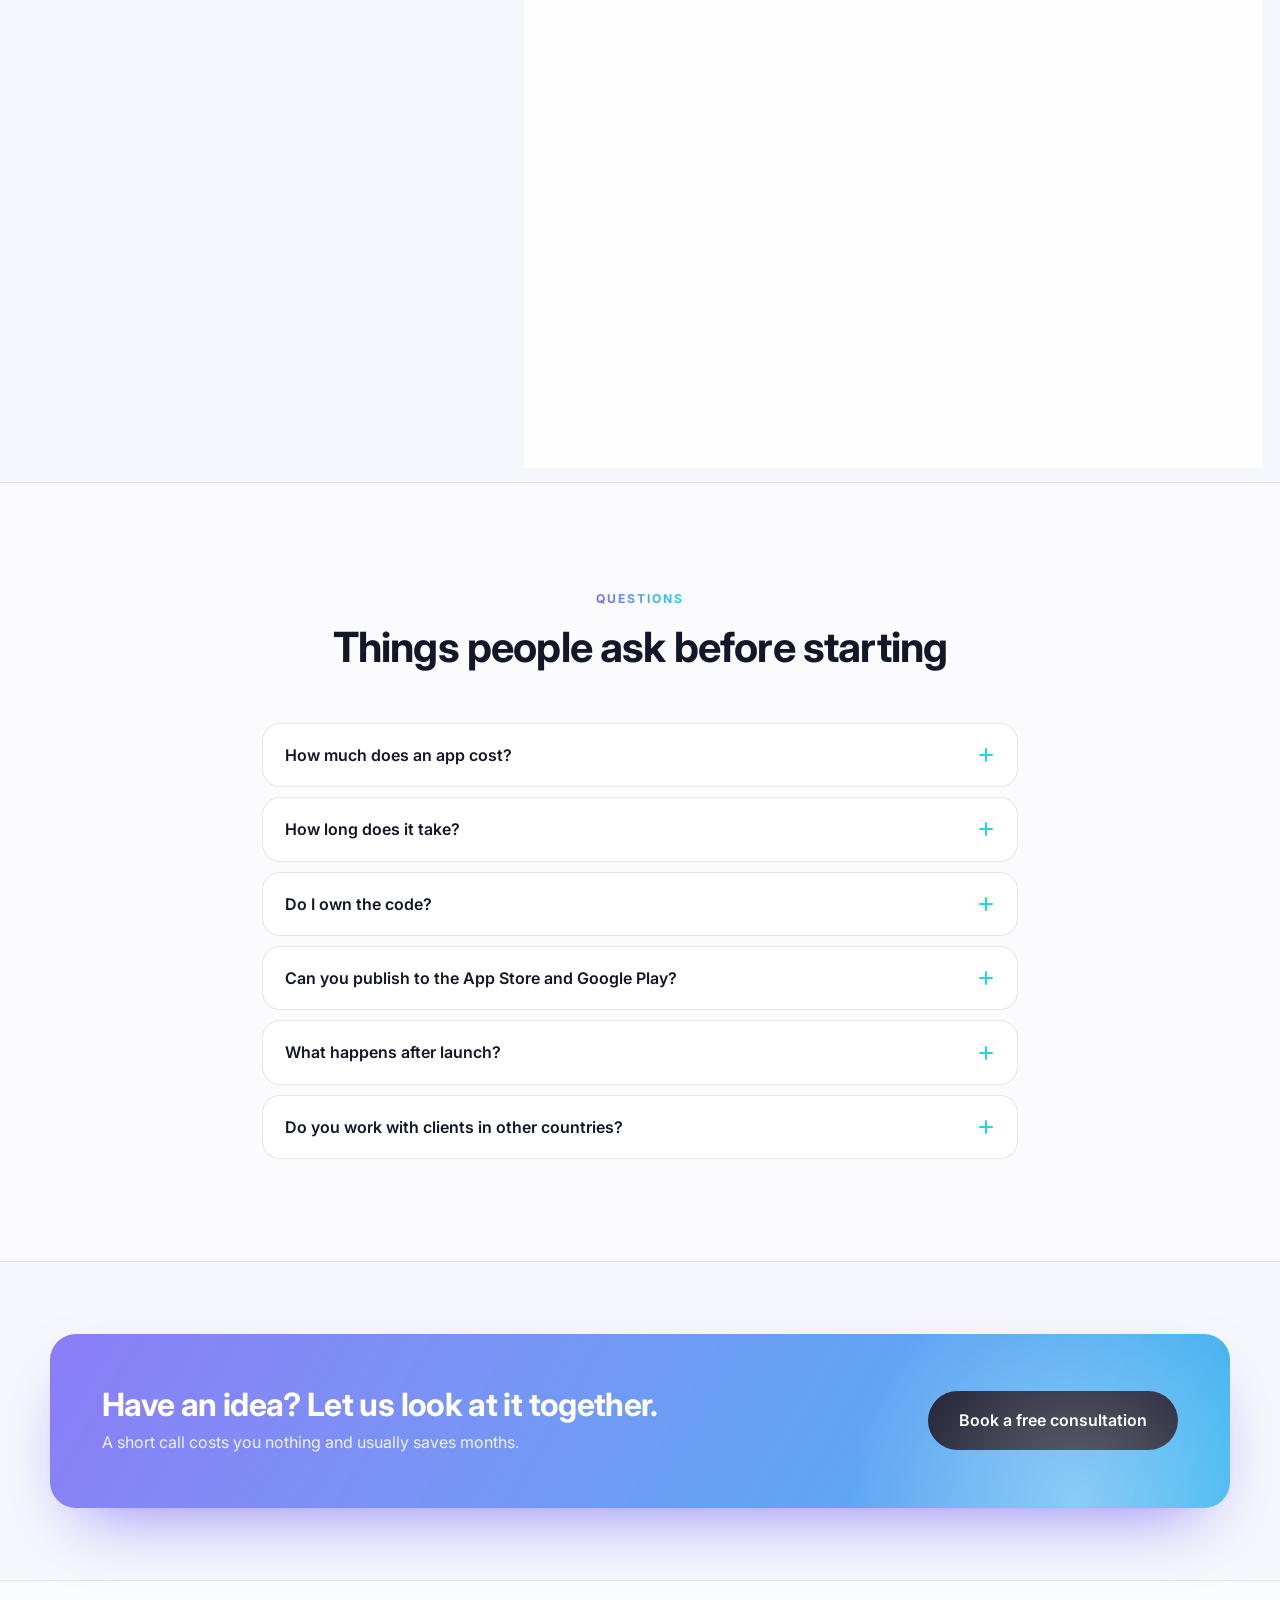
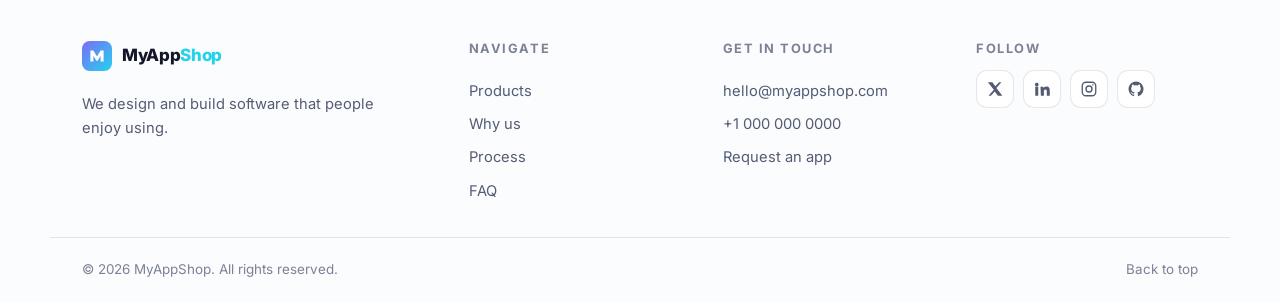
==== commit f29f6c5f: "Add an admin panel for editing the whole site The site had no way to change anything without editing" ====
--- a/index.html
+++ b/index.html
@@ -93,9 +93,9 @@
         <a class="btn btn-ghost btn-lg" href="#products" data-i18n="hero.ctaSecondary">Explore products</a>
       </div>
       <dl class="hero-stats">
-        <div><dt data-count="40" data-suffix="+">0</dt><dd data-i18n="hero.stat1">Apps shipped</dd></div>
-        <div><dt data-count="250" data-suffix="K+">0</dt><dd data-i18n="hero.stat2">Active users</dd></div>
-        <div><dt data-count="4.9" data-decimals="1" data-suffix="★">0</dt><dd data-i18n="hero.stat3">Average rating</dd></div>
+        <div><dt data-stat="0" data-count="40" data-suffix="+">0</dt><dd data-i18n="hero.stat1">Apps shipped</dd></div>
+        <div><dt data-stat="1" data-count="250" data-suffix="K+">0</dt><dd data-i18n="hero.stat2">Active users</dd></div>
+        <div><dt data-stat="2" data-count="4.9" data-decimals="1" data-suffix="★">0</dt><dd data-i18n="hero.stat3">Average rating</dd></div>
       </dl>
     </div>
 
@@ -244,8 +244,8 @@
         <li><svg viewBox="0 0 24 24" width="18" height="18" fill="none" stroke="currentColor" stroke-width="2.2"><path d="M4 12.5l5 5L20 6.5"/></svg><span data-i18n="contact.point3"></span></li>
       </ul>
       <div class="contact-direct">
-        <a href="mailto:hello@myappshop.com">hello@myappshop.com</a>
-        <a href="tel:+10000000000"><bdi dir="ltr">+1 000 000 0000</bdi></a>
+        <a data-site="email" data-site-attr="href" href="mailto:hello@myappshop.com">hello@myappshop.com</a>
+        <a data-site="phone" data-site-attr="href" href="tel:+10000000000"><bdi dir="ltr">+1 000 000 0000</bdi></a>
       </div>
     </div>
 
@@ -391,17 +391,17 @@
     </nav>
     <div>
       <h4 data-i18n="footer.contactTitle">Get in touch</h4>
-      <a href="mailto:hello@myappshop.com">hello@myappshop.com</a>
-      <a href="tel:+10000000000"><bdi dir="ltr">+1 000 000 0000</bdi></a>
+      <a data-site="email" data-site-attr="href" href="mailto:hello@myappshop.com">hello@myappshop.com</a>
+      <a data-site="phone" data-site-attr="href" href="tel:+10000000000"><bdi dir="ltr">+1 000 000 0000</bdi></a>
       <a href="#contact" data-i18n="nav.cta"></a>
     </div>
     <div>
       <h4 data-i18n="footer.follow">Follow</h4>
       <div class="socials">
-        <a href="#" aria-label="X"><svg viewBox="0 0 24 24" width="18" height="18" fill="currentColor"><path d="M17.5 3h3l-6.6 7.6L21.8 21h-5.9l-4.3-5.6L6.5 21H3.4l7-8L2.5 3h6l3.9 5.2z"/></svg></a>
-        <a href="#" aria-label="LinkedIn"><svg viewBox="0 0 24 24" width="18" height="18" fill="currentColor"><path d="M4.98 3.5A2.5 2.5 0 1 1 5 8.5a2.5 2.5 0 0 1 0-5zM3 9h4v12H3zM10 9h3.8v1.7h.05c.53-1 1.83-2.05 3.77-2.05 4.03 0 4.78 2.65 4.78 6.1V21h-4v-5.4c0-1.29-.02-2.95-1.8-2.95-1.8 0-2.08 1.4-2.08 2.85V21h-4z"/></svg></a>
-        <a href="#" aria-label="Instagram"><svg viewBox="0 0 24 24" width="18" height="18" fill="none" stroke="currentColor" stroke-width="1.8"><rect x="3" y="3" width="18" height="18" rx="5"/><circle cx="12" cy="12" r="4"/><circle cx="17.2" cy="6.8" r="1" fill="currentColor" stroke="none"/></svg></a>
-        <a href="#" aria-label="GitHub"><svg viewBox="0 0 24 24" width="18" height="18" fill="currentColor"><path d="M12 2a10 10 0 0 0-3.16 19.5c.5.09.68-.22.68-.48v-1.7c-2.78.6-3.37-1.34-3.37-1.34-.45-1.16-1.11-1.47-1.11-1.47-.91-.62.07-.6.07-.6 1 .07 1.53 1.03 1.53 1.03.89 1.53 2.34 1.09 2.91.83.09-.65.35-1.09.63-1.34-2.22-.25-4.56-1.11-4.56-4.94 0-1.09.39-1.98 1.03-2.68-.1-.25-.45-1.27.1-2.64 0 0 .84-.27 2.75 1.02a9.5 9.5 0 0 1 5 0c1.91-1.29 2.75-1.02 2.75-1.02.55 1.37.2 2.39.1 2.64.64.7 1.03 1.59 1.03 2.68 0 3.84-2.34 4.69-4.57 4.94.36.31.68.92.68 1.85v2.74c0 .27.18.58.69.48A10 10 0 0 0 12 2z"/></svg></a>
+        <a href="#" aria-label="X" data-social="x"><svg viewBox="0 0 24 24" width="18" height="18" fill="currentColor"><path d="M17.5 3h3l-6.6 7.6L21.8 21h-5.9l-4.3-5.6L6.5 21H3.4l7-8L2.5 3h6l3.9 5.2z"/></svg></a>
+        <a href="#" aria-label="LinkedIn" data-social="linkedin"><svg viewBox="0 0 24 24" width="18" height="18" fill="currentColor"><path d="M4.98 3.5A2.5 2.5 0 1 1 5 8.5a2.5 2.5 0 0 1 0-5zM3 9h4v12H3zM10 9h3.8v1.7h.05c.53-1 1.83-2.05 3.77-2.05 4.03 0 4.78 2.65 4.78 6.1V21h-4v-5.4c0-1.29-.02-2.95-1.8-2.95-1.8 0-2.08 1.4-2.08 2.85V21h-4z"/></svg></a>
+        <a href="#" aria-label="Instagram" data-social="instagram"><svg viewBox="0 0 24 24" width="18" height="18" fill="none" stroke="currentColor" stroke-width="1.8"><rect x="3" y="3" width="18" height="18" rx="5"/><circle cx="12" cy="12" r="4"/><circle cx="17.2" cy="6.8" r="1" fill="currentColor" stroke="none"/></svg></a>
+        <a href="#" aria-label="GitHub" data-social="github"><svg viewBox="0 0 24 24" width="18" height="18" fill="currentColor"><path d="M12 2a10 10 0 0 0-3.16 19.5c.5.09.68-.22.68-.48v-1.7c-2.78.6-3.37-1.34-3.37-1.34-.45-1.16-1.11-1.47-1.11-1.47-.91-.62.07-.6.07-.6 1 .07 1.53 1.03 1.53 1.03.89 1.53 2.34 1.09 2.91.83.09-.65.35-1.09.63-1.34-2.22-.25-4.56-1.11-4.56-4.94 0-1.09.39-1.98 1.03-2.68-.1-.25-.45-1.27.1-2.64 0 0 .84-.27 2.75 1.02a9.5 9.5 0 0 1 5 0c1.91-1.29 2.75-1.02 2.75-1.02.55 1.37.2 2.39.1 2.64.64.7 1.03 1.59 1.03 2.68 0 3.84-2.34 4.69-4.57 4.94.36.31.68.92.68 1.85v2.74c0 .27.18.58.69.48A10 10 0 0 0 12 2z"/></svg></a>
       </div>
     </div>
   </div>
@@ -414,6 +414,8 @@
 
 <script src="assets/js/i18n-data.js"></script>
 <script src="assets/js/products.js"></script>
+<script src="assets/js/overrides.js"></script>
+<script src="assets/js/product-card.js"></script>
 <script src="assets/js/app.js"></script>
 </body>
 </html>
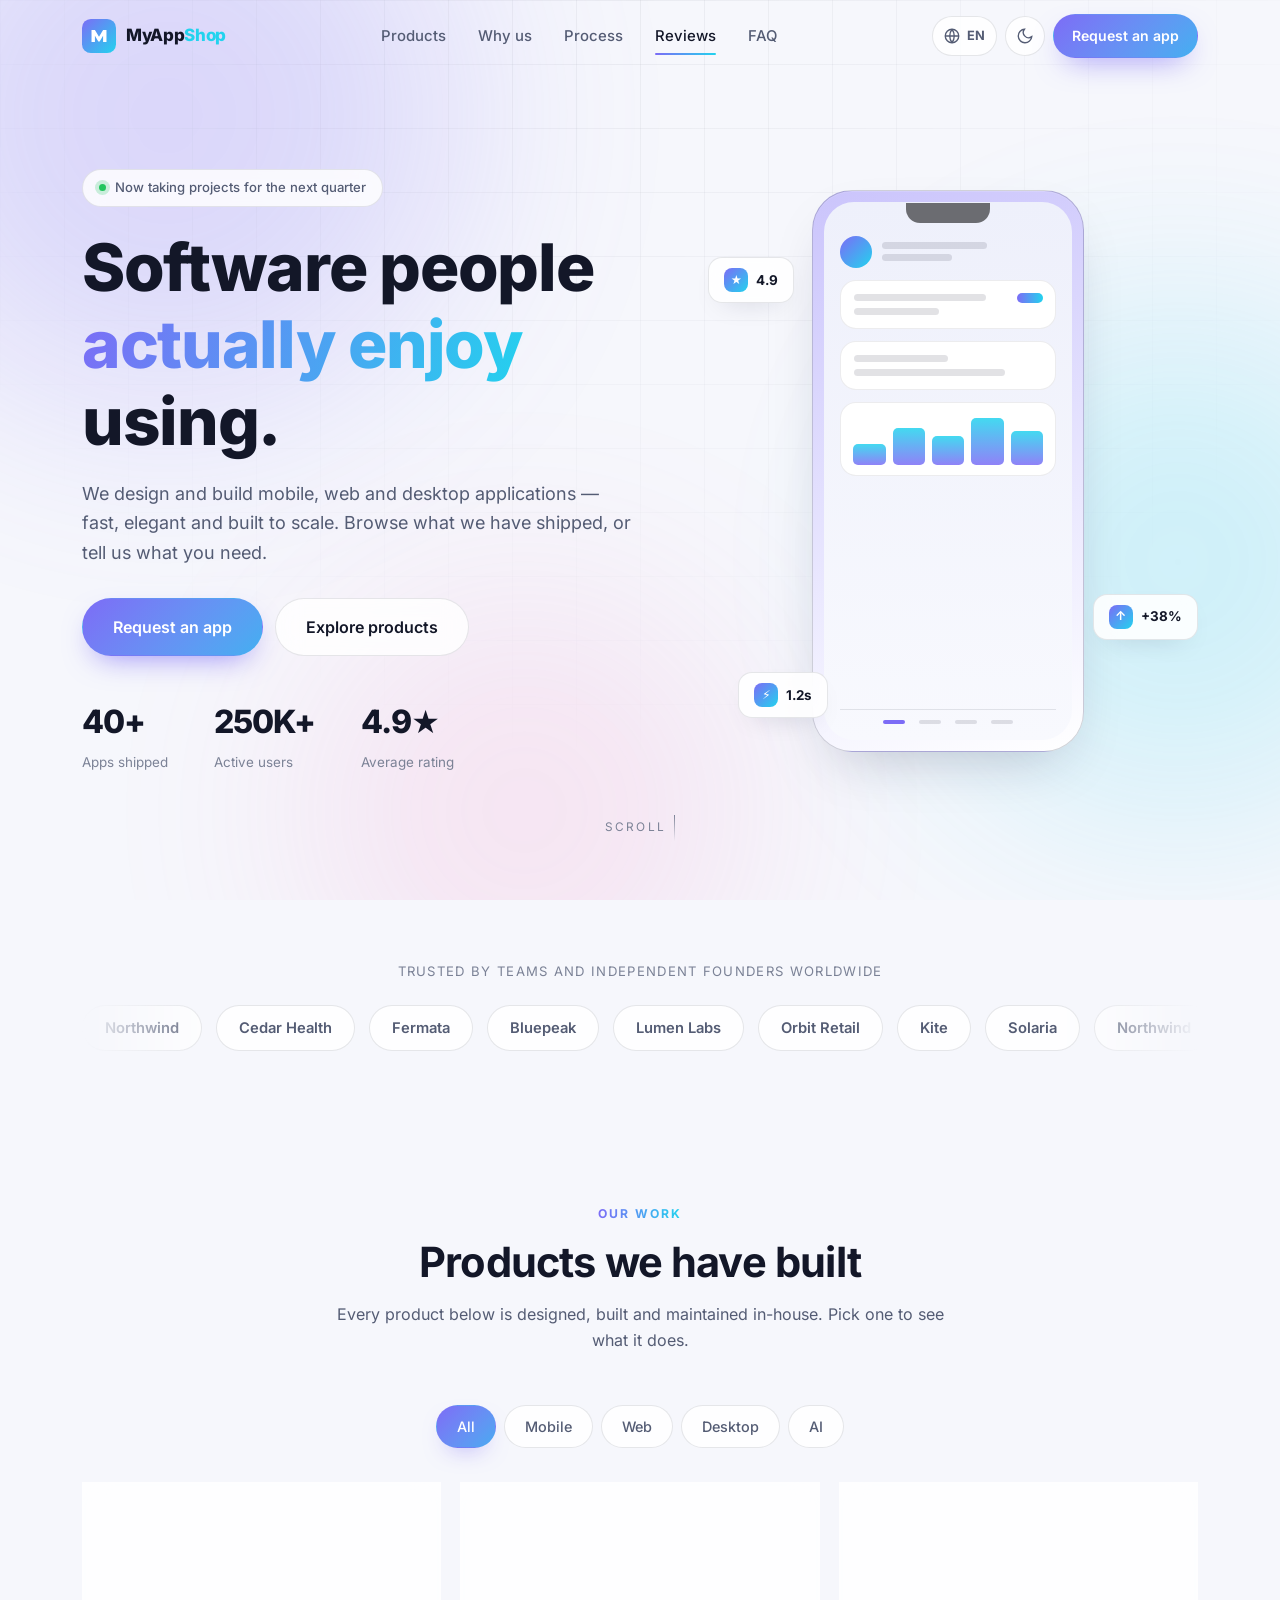
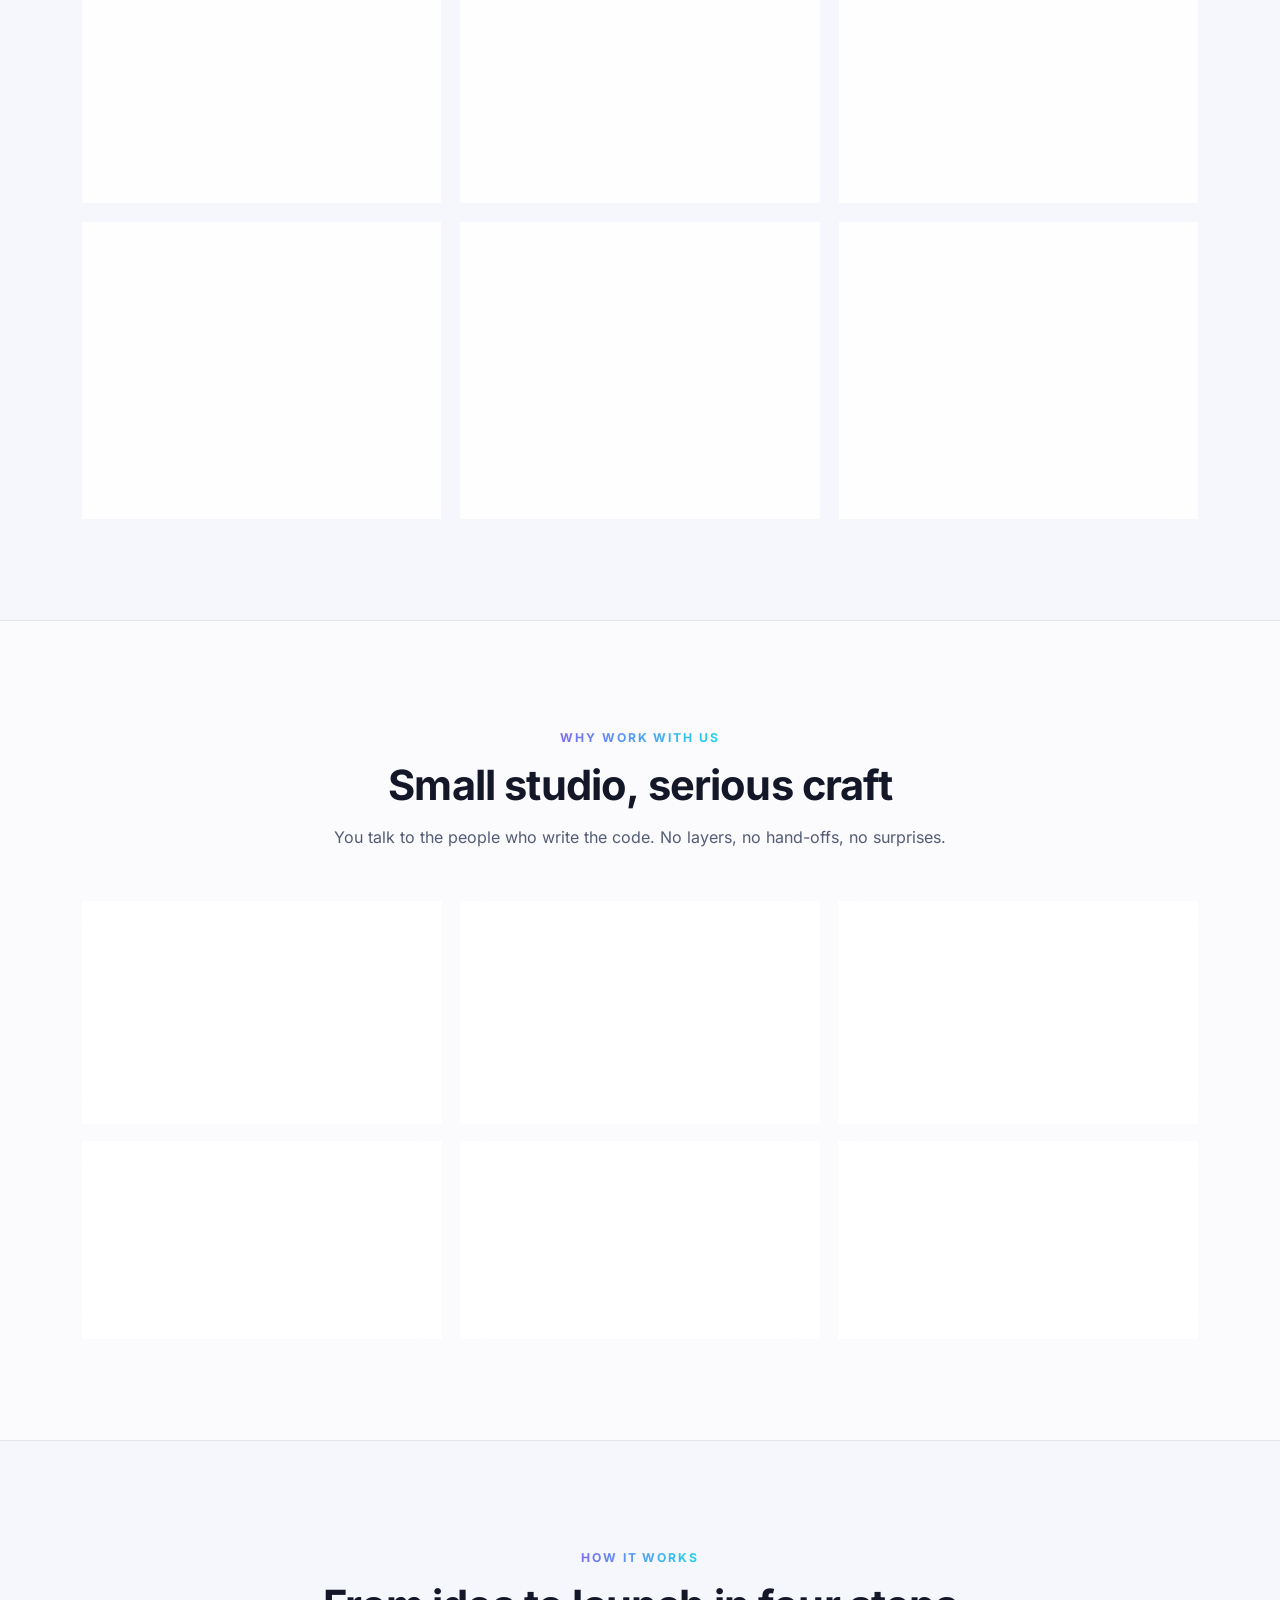
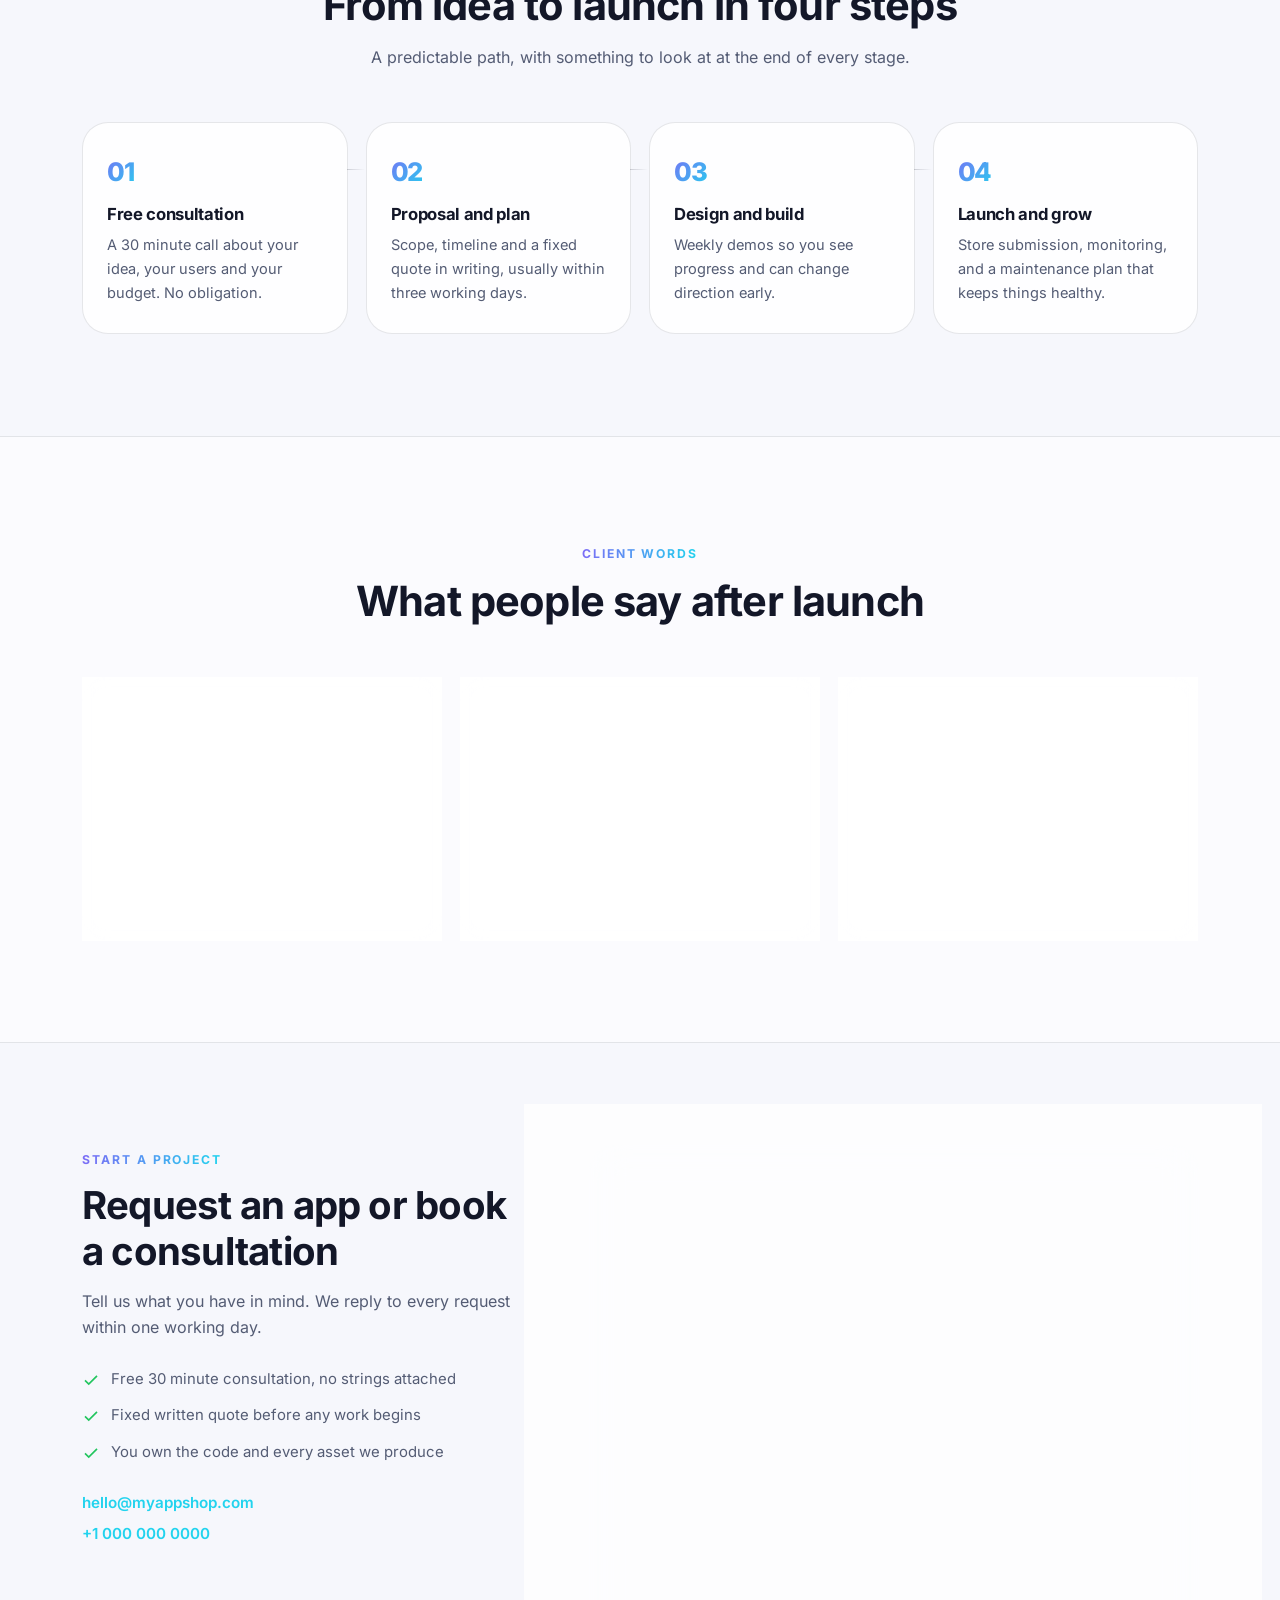
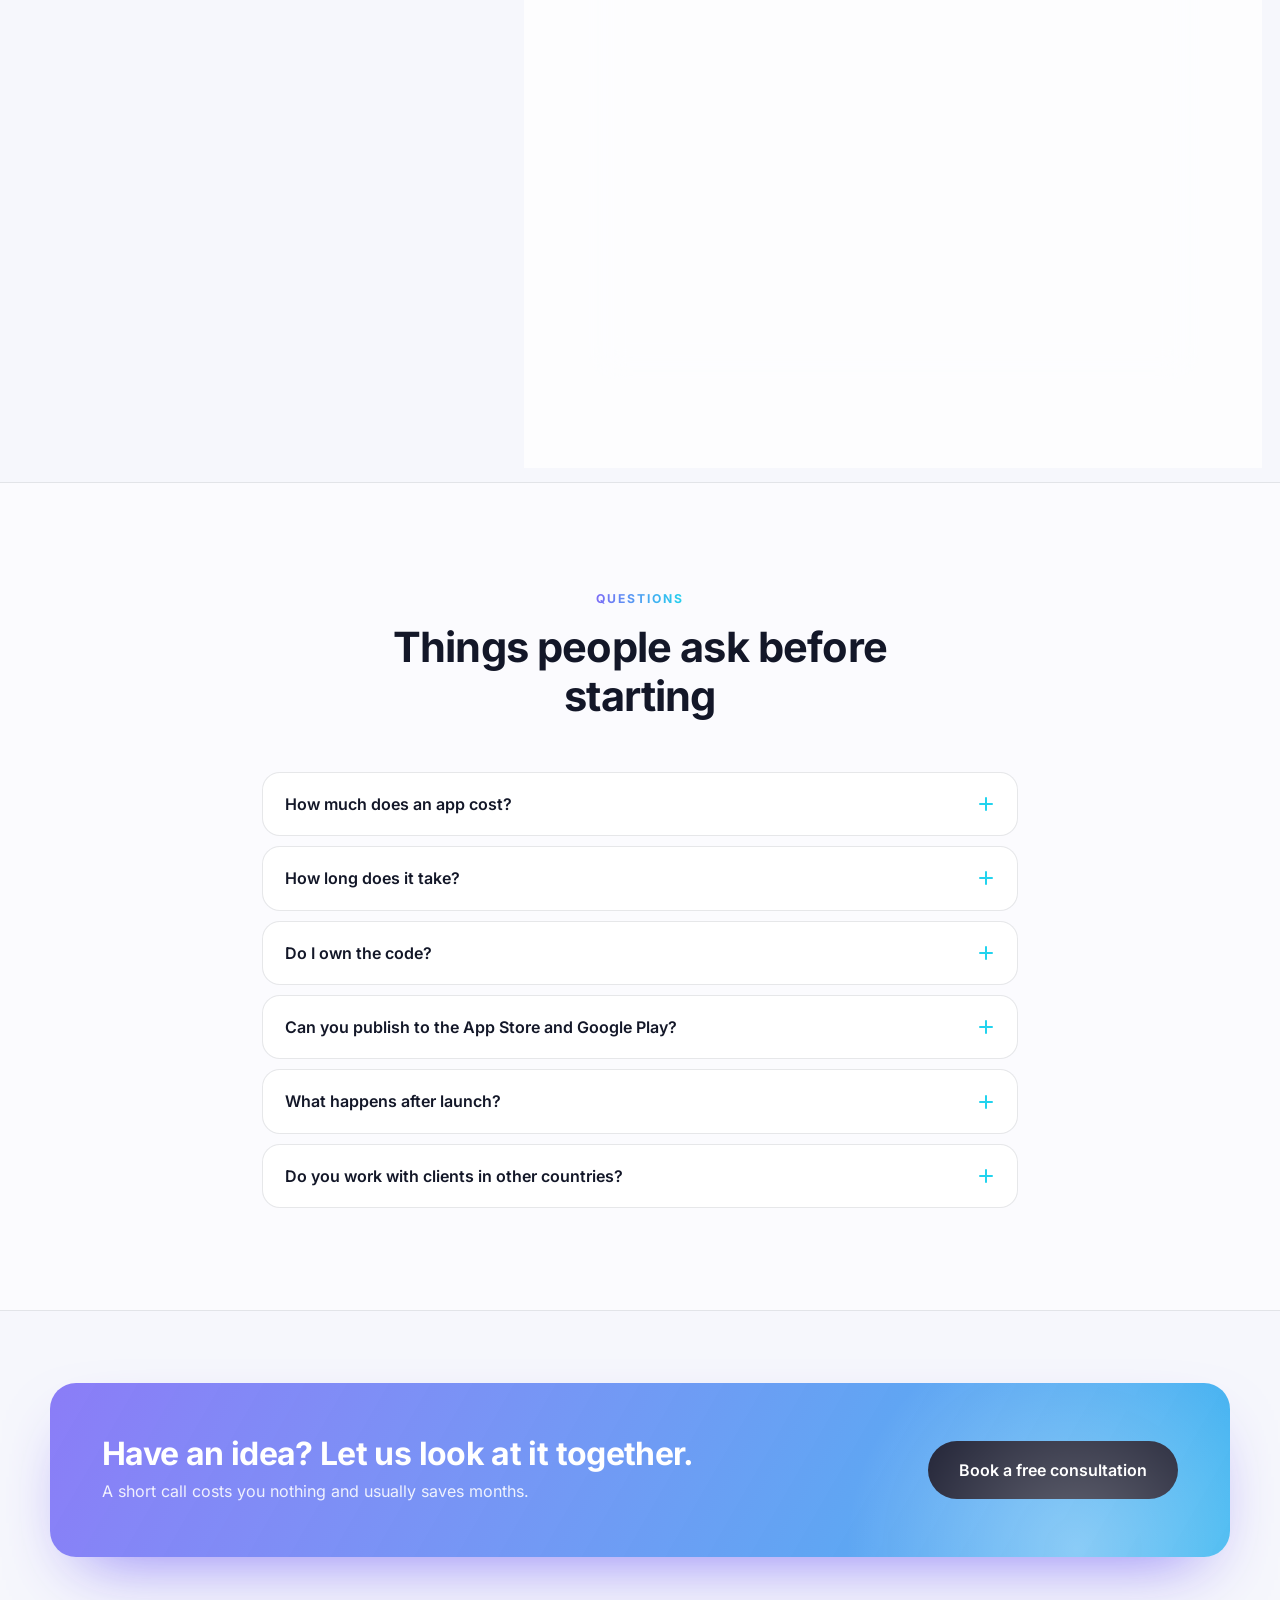
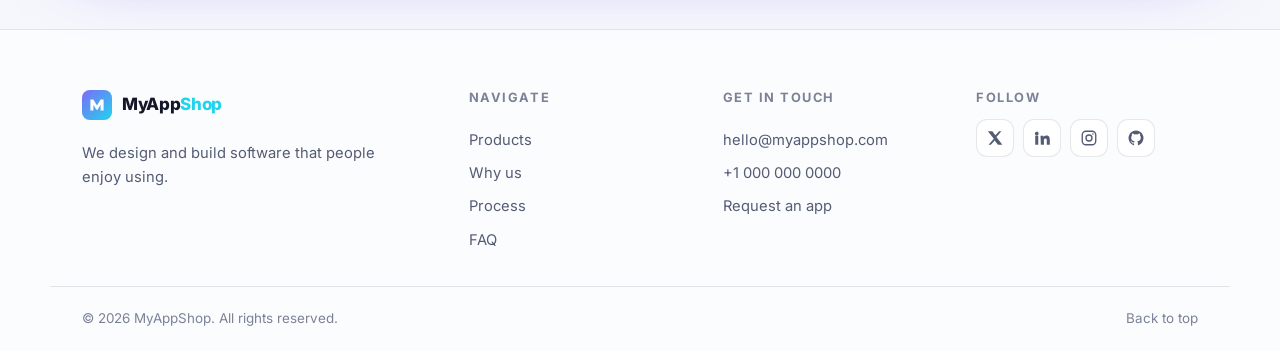
==== commit dad3b875: "Self-host fonts, make the admin panel bilingual, drop orphaned pages Three things, the first being w" ====
--- a/index.html
+++ b/index.html
@@ -19,10 +19,8 @@
 <meta name="twitter:title" data-i18n-attr="content" data-i18n="meta.title" content="MyAppShop">
 <meta name="twitter:description" data-i18n-attr="content" data-i18n="meta.desc" content="">
 <meta name="twitter:image" content="assets/img/og.png">
-<link rel="icon" href="data:image/svg+xml,<svg xmlns='http://www.w3.org/2000/svg' viewBox='0 0 100 100'><rect width='100' height='100' rx='24' fill='%236c5ce7'/><path d='M28 68V32h10l12 20 12-20h10v36H62V49L52 66h-4L38 49v19z' fill='white'/></svg>">
-<link rel="preconnect" href="https://fonts.googleapis.com">
-<link rel="preconnect" href="https://fonts.gstatic.com" crossorigin>
-<link href="https://fonts.googleapis.com/css2?family=Inter:wght@400;500;600;700;800&family=Vazirmatn:wght@400;500;600;700;800&family=Cairo:wght@400;500;600;700;800&display=swap" rel="stylesheet">
+<link rel="icon" href="data:image/svg+xml,<svg xmlns='http://www.w3.org/2000/svg' viewBox='0 0 100 100'><rect width='100' height='100' rx='24' fill='%236c5ce7'/><path d='M28 68V32h10l12 20 12-20h10v36H62V49L52 66h-4L38 49v19z' fill='white'/></svg>"><link rel="preload" href="assets/fonts/vazirmatn-arabic.woff2" as="font" type="font/woff2" crossorigin>
+<link rel="stylesheet" href="assets/css/fonts.css">
 <link rel="stylesheet" href="assets/css/styles.css">
 </head>
 <body>
--- a/assets/css/fonts.css
+++ b/assets/css/fonts.css
@@ -0,0 +1,53 @@
+/* =============================================================
+   Self-hosted fonts.
+
+   These used to come from Google Fonts with a render-blocking
+   <link>. On any network that cannot reach fonts.googleapis.com the
+   browser waits for that request to time out before painting, which
+   shows the visitor a blank page. Serving the files ourselves
+   removes the third-party dependency, and is faster besides.
+
+   Variable fonts: one file covers every weight we use.
+   ============================================================= */
+
+@font-face {
+  font-family: 'Vazirmatn';
+  font-style: normal;
+  font-display: swap;
+  font-weight: 100 900;
+  src: url('../fonts/vazirmatn-arabic.woff2') format('woff2');
+  unicode-range: U+0600-06FF, U+0750-077F, U+0870-088E, U+0890-0891, U+0898-08E1,
+                 U+08E3-08FF, U+200C-200E, U+2010-2011, U+204F, U+2E41, U+FB50-FDFF,
+                 U+FE70-FE74, U+FE76-FEFC;
+}
+@font-face {
+  font-family: 'Vazirmatn';
+  font-style: normal;
+  font-display: swap;
+  font-weight: 100 900;
+  src: url('../fonts/vazirmatn-latin.woff2') format('woff2');
+  unicode-range: U+0000-00FF, U+0131, U+0152-0153, U+02BB-02BC, U+02C6, U+02DA, U+02DC,
+                 U+0304, U+0308, U+0329, U+2000-206F, U+20AC, U+2122, U+2191, U+2193,
+                 U+2212, U+2215, U+FEFF, U+FFFD;
+}
+
+@font-face {
+  font-family: 'Inter';
+  font-style: normal;
+  font-display: swap;
+  font-weight: 100 900;
+  src: url('../fonts/inter-latin.woff2') format('woff2');
+  unicode-range: U+0000-00FF, U+0131, U+0152-0153, U+02BB-02BC, U+02C6, U+02DA, U+02DC,
+                 U+0304, U+0308, U+0329, U+2000-206F, U+20AC, U+2122, U+2191, U+2193,
+                 U+2212, U+2215, U+FEFF, U+FFFD;
+}
+@font-face {
+  font-family: 'Inter';
+  font-style: normal;
+  font-display: swap;
+  font-weight: 100 900;
+  src: url('../fonts/inter-latin-ext.woff2') format('woff2');
+  unicode-range: U+0100-02BA, U+02BD-02C5, U+02C7-02CC, U+02CE-02D7, U+02DD-02FF, U+0304,
+                 U+0308, U+0329, U+1D00-1DBF, U+1E00-1E9F, U+1EF2-1EFF, U+2020, U+20A0-20AB,
+                 U+20AD-20C0, U+2113, U+2C60-2C7F, U+A720-A7FF;
+}
--- a/assets/css/styles.css
+++ b/assets/css/styles.css
@@ -7,7 +7,7 @@
 /* ---------- tokens ------------------------------------------ */
 :root {
   --font-sans: 'Inter', system-ui, -apple-system, 'Segoe UI', Roboto, sans-serif;
-  --font-rtl: 'Vazirmatn', 'Cairo', 'Inter', system-ui, sans-serif;
+  --font-rtl: 'Vazirmatn', 'Inter', system-ui, sans-serif;
 
   --brand: #7c6cf6;
   --brand-2: #22d3ee;
